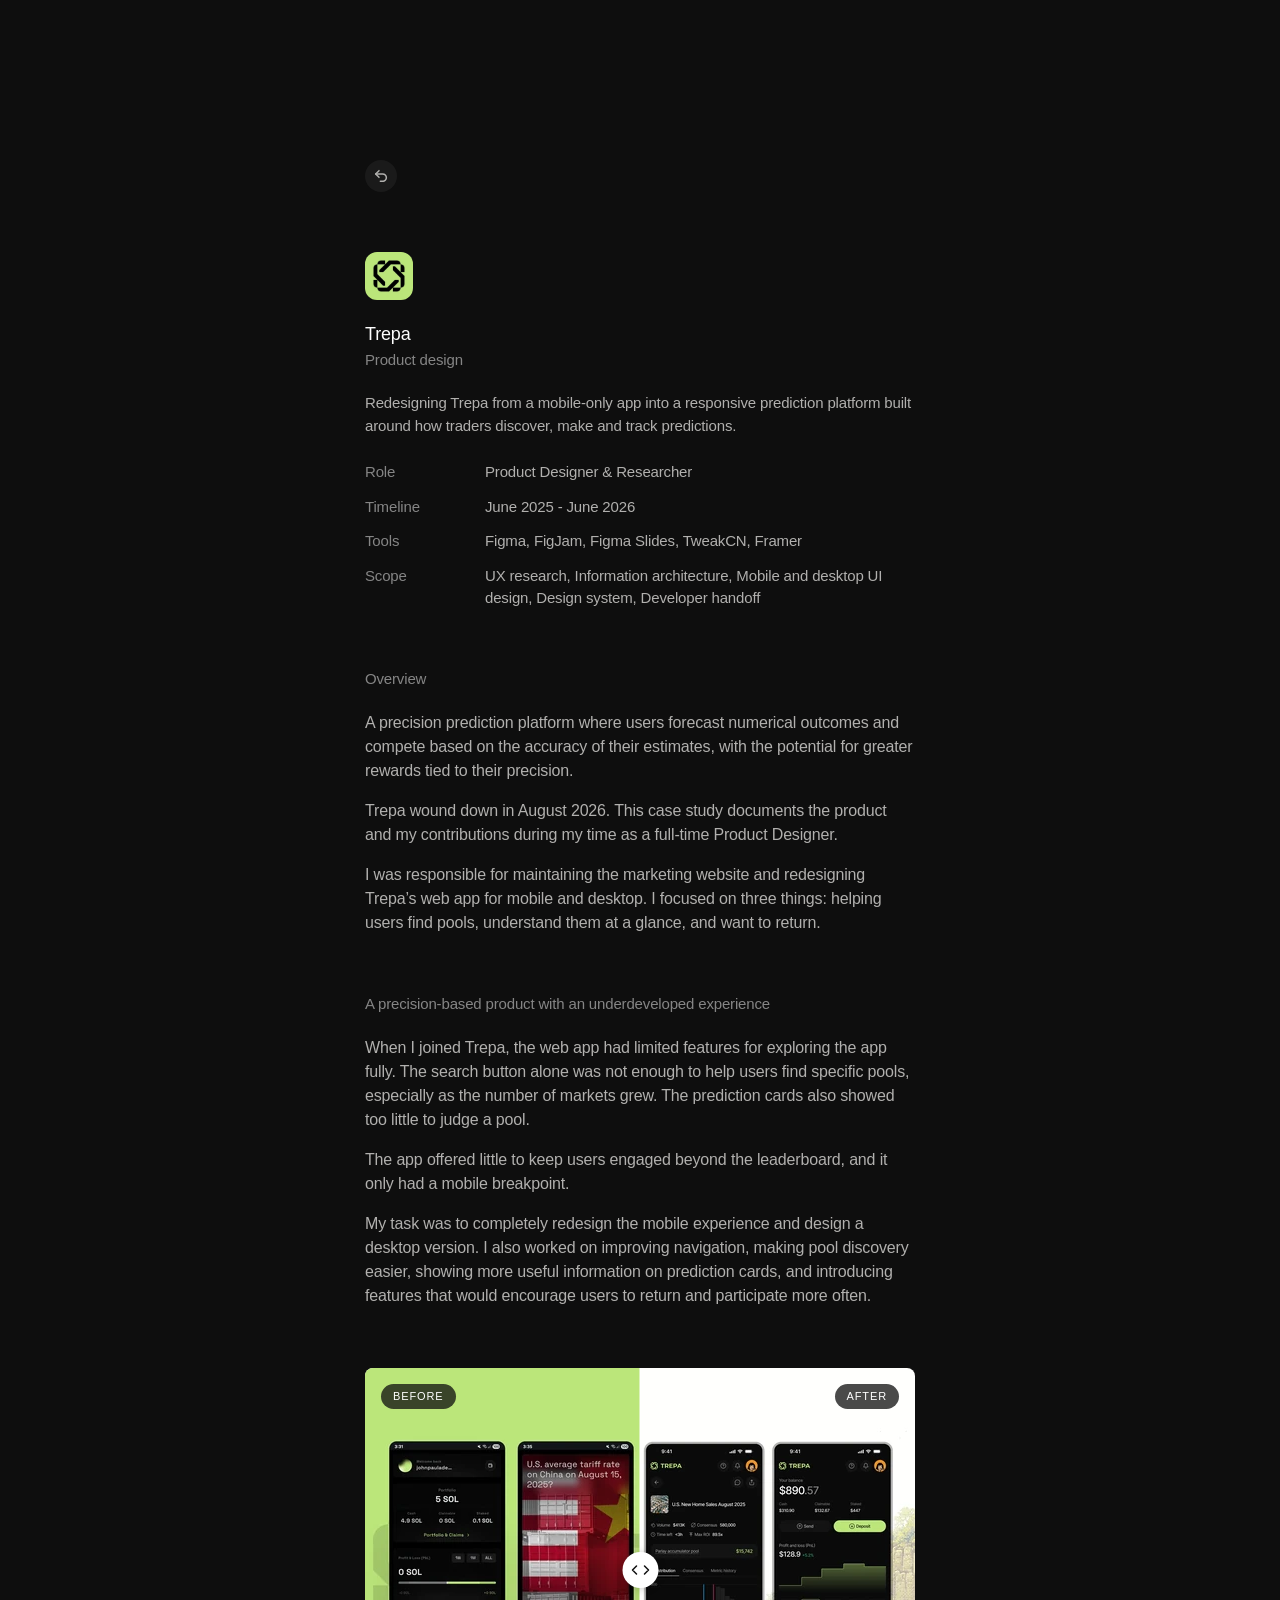
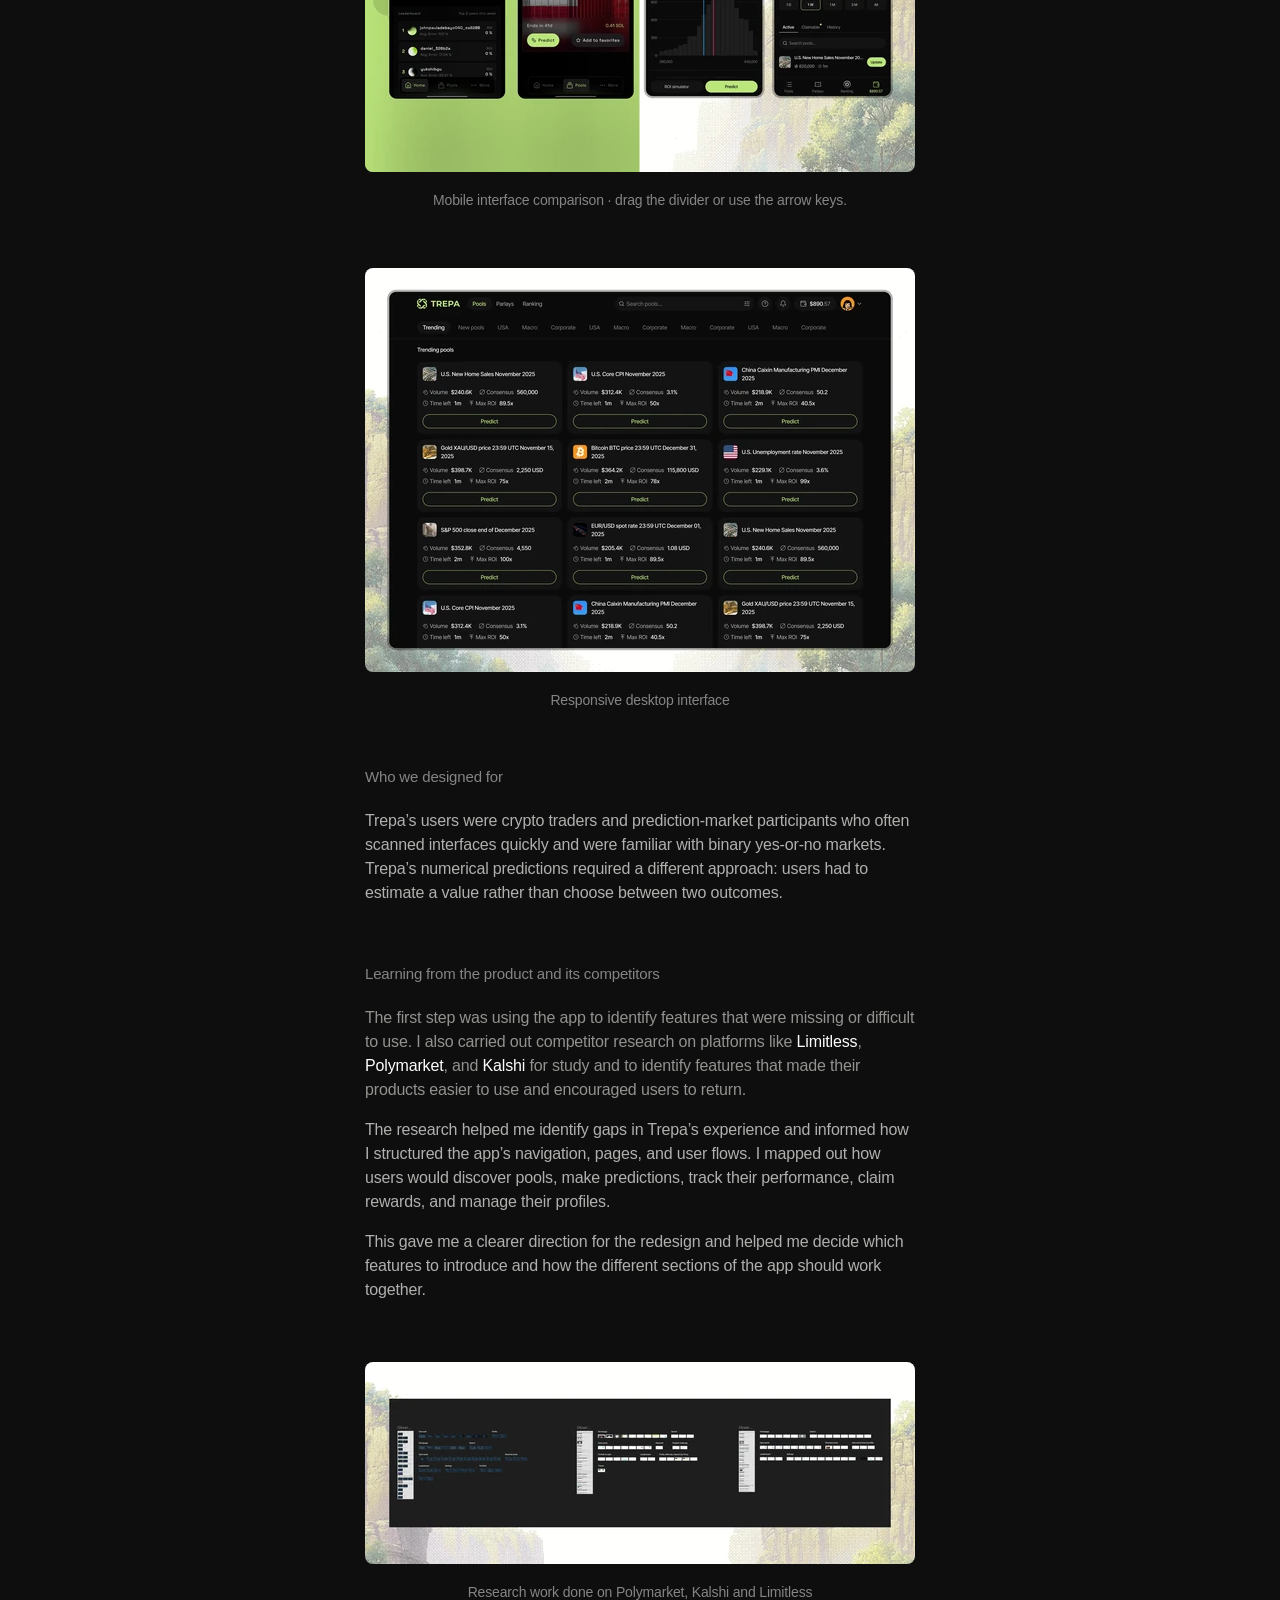
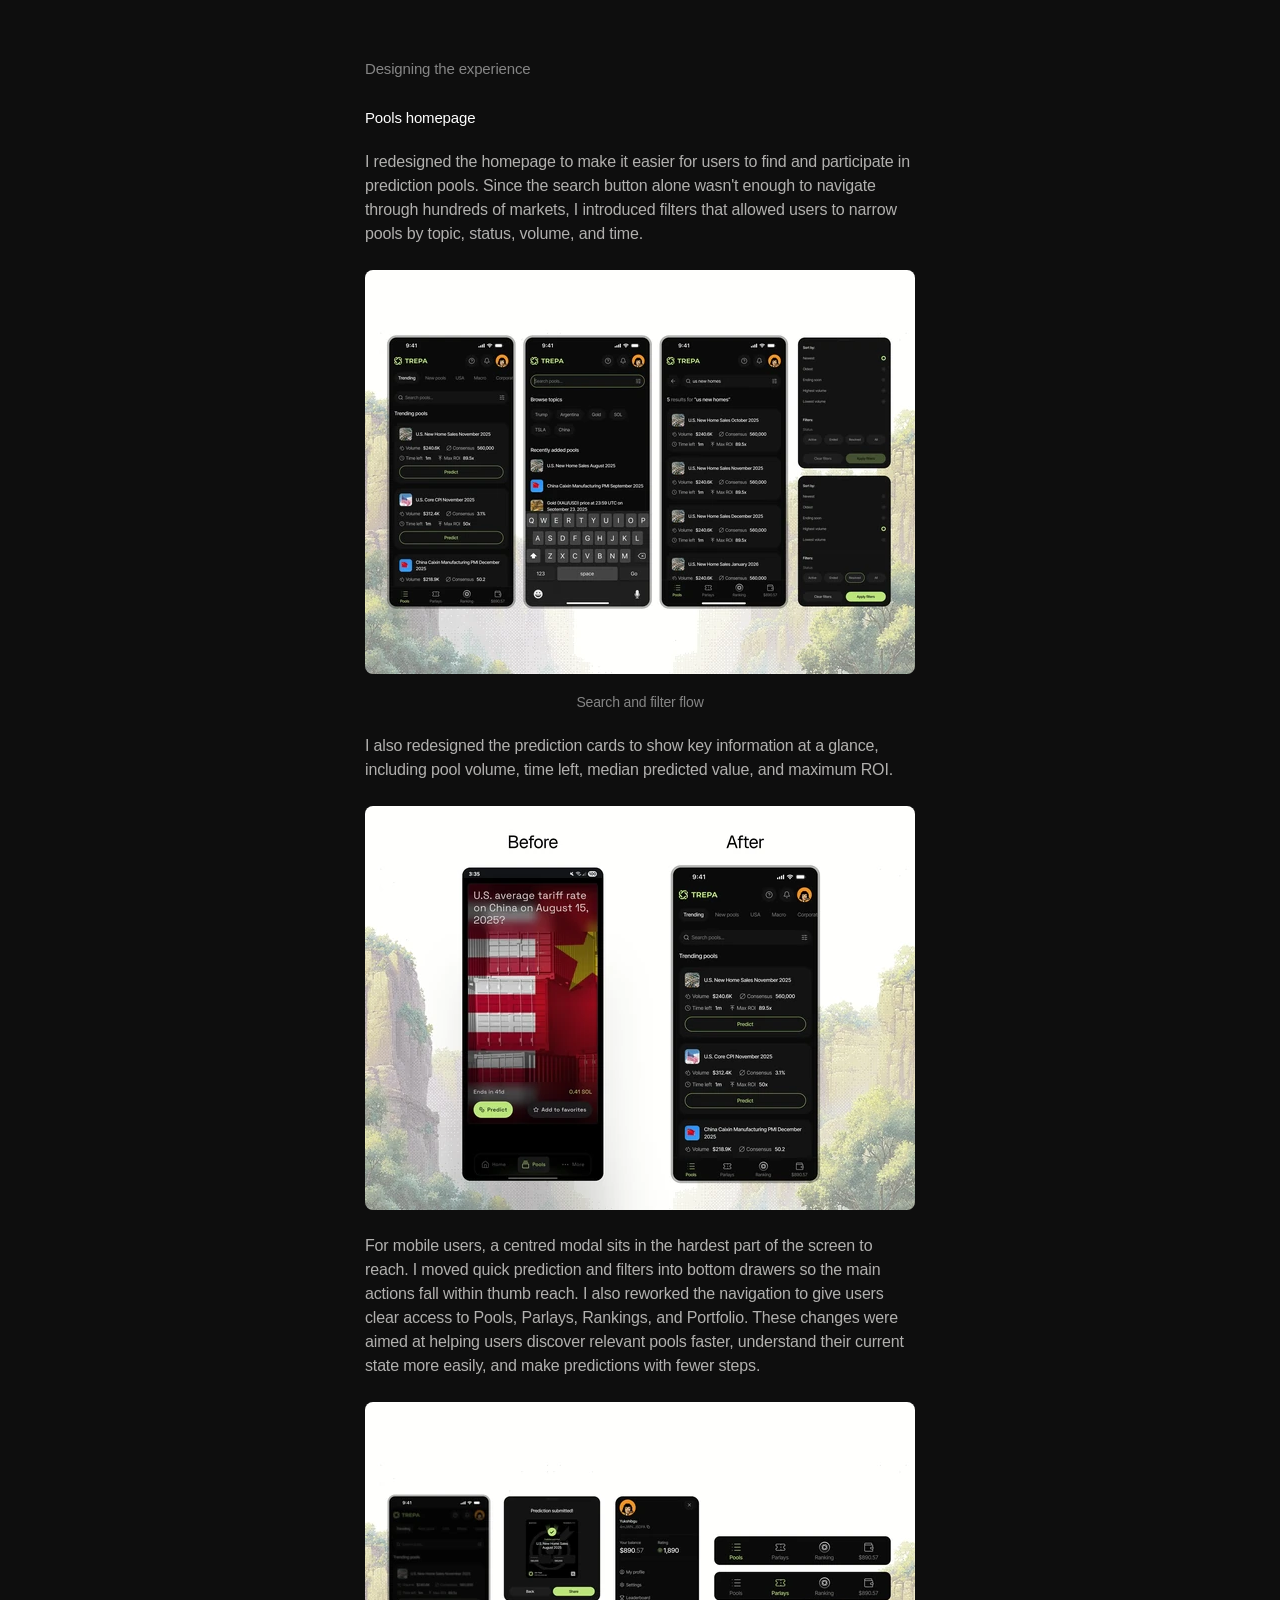
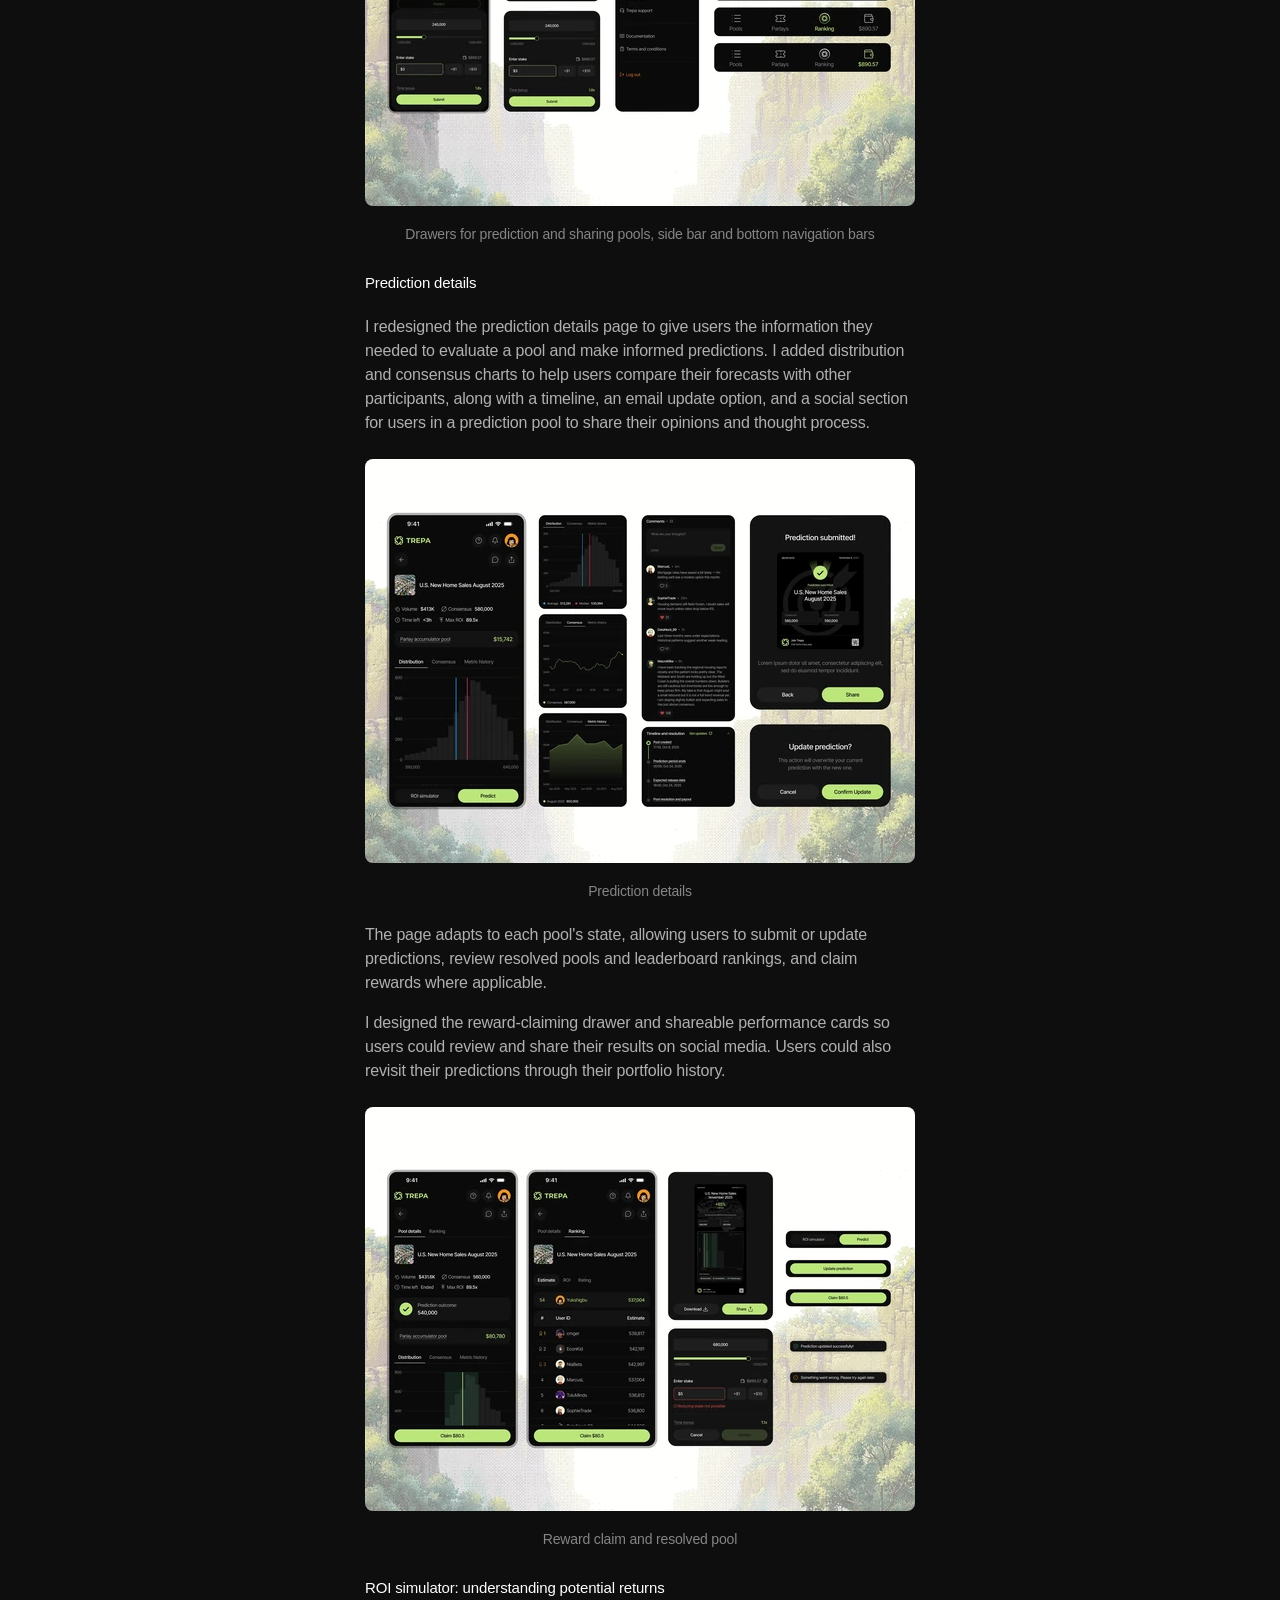
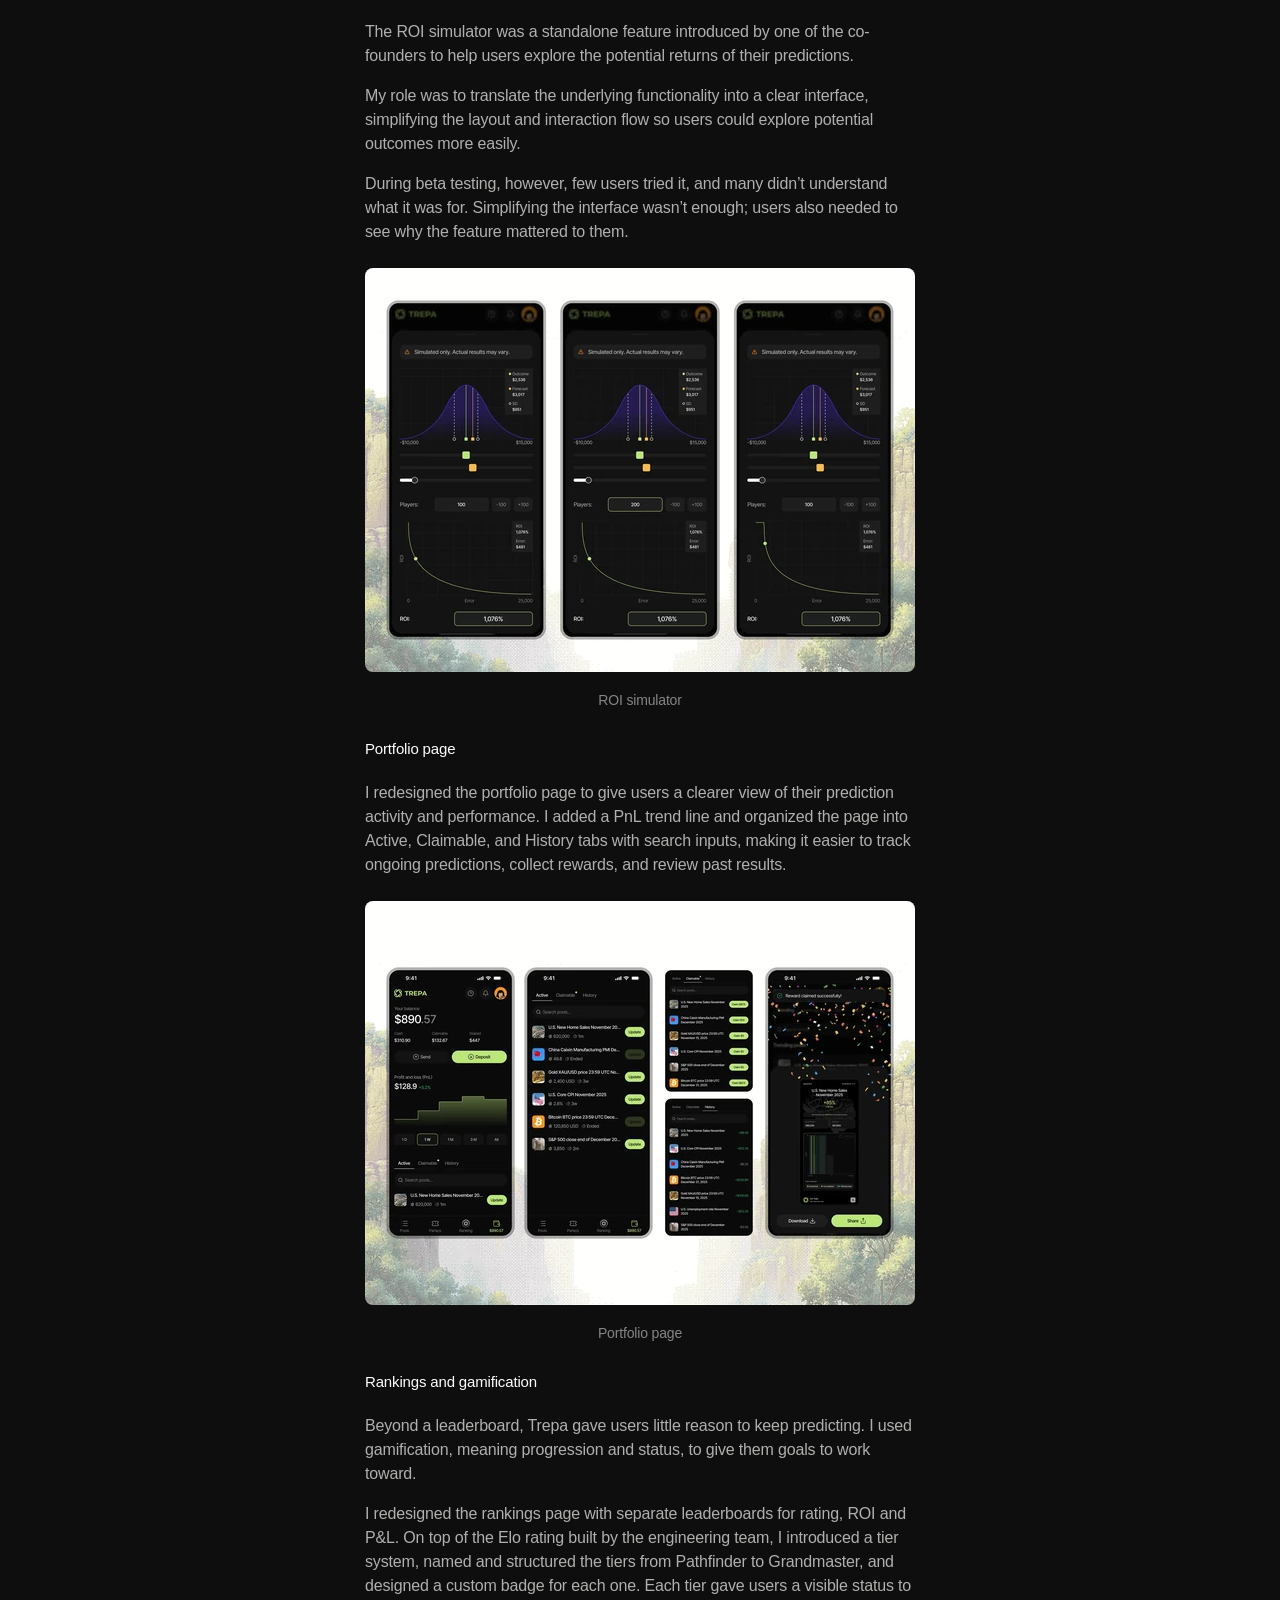
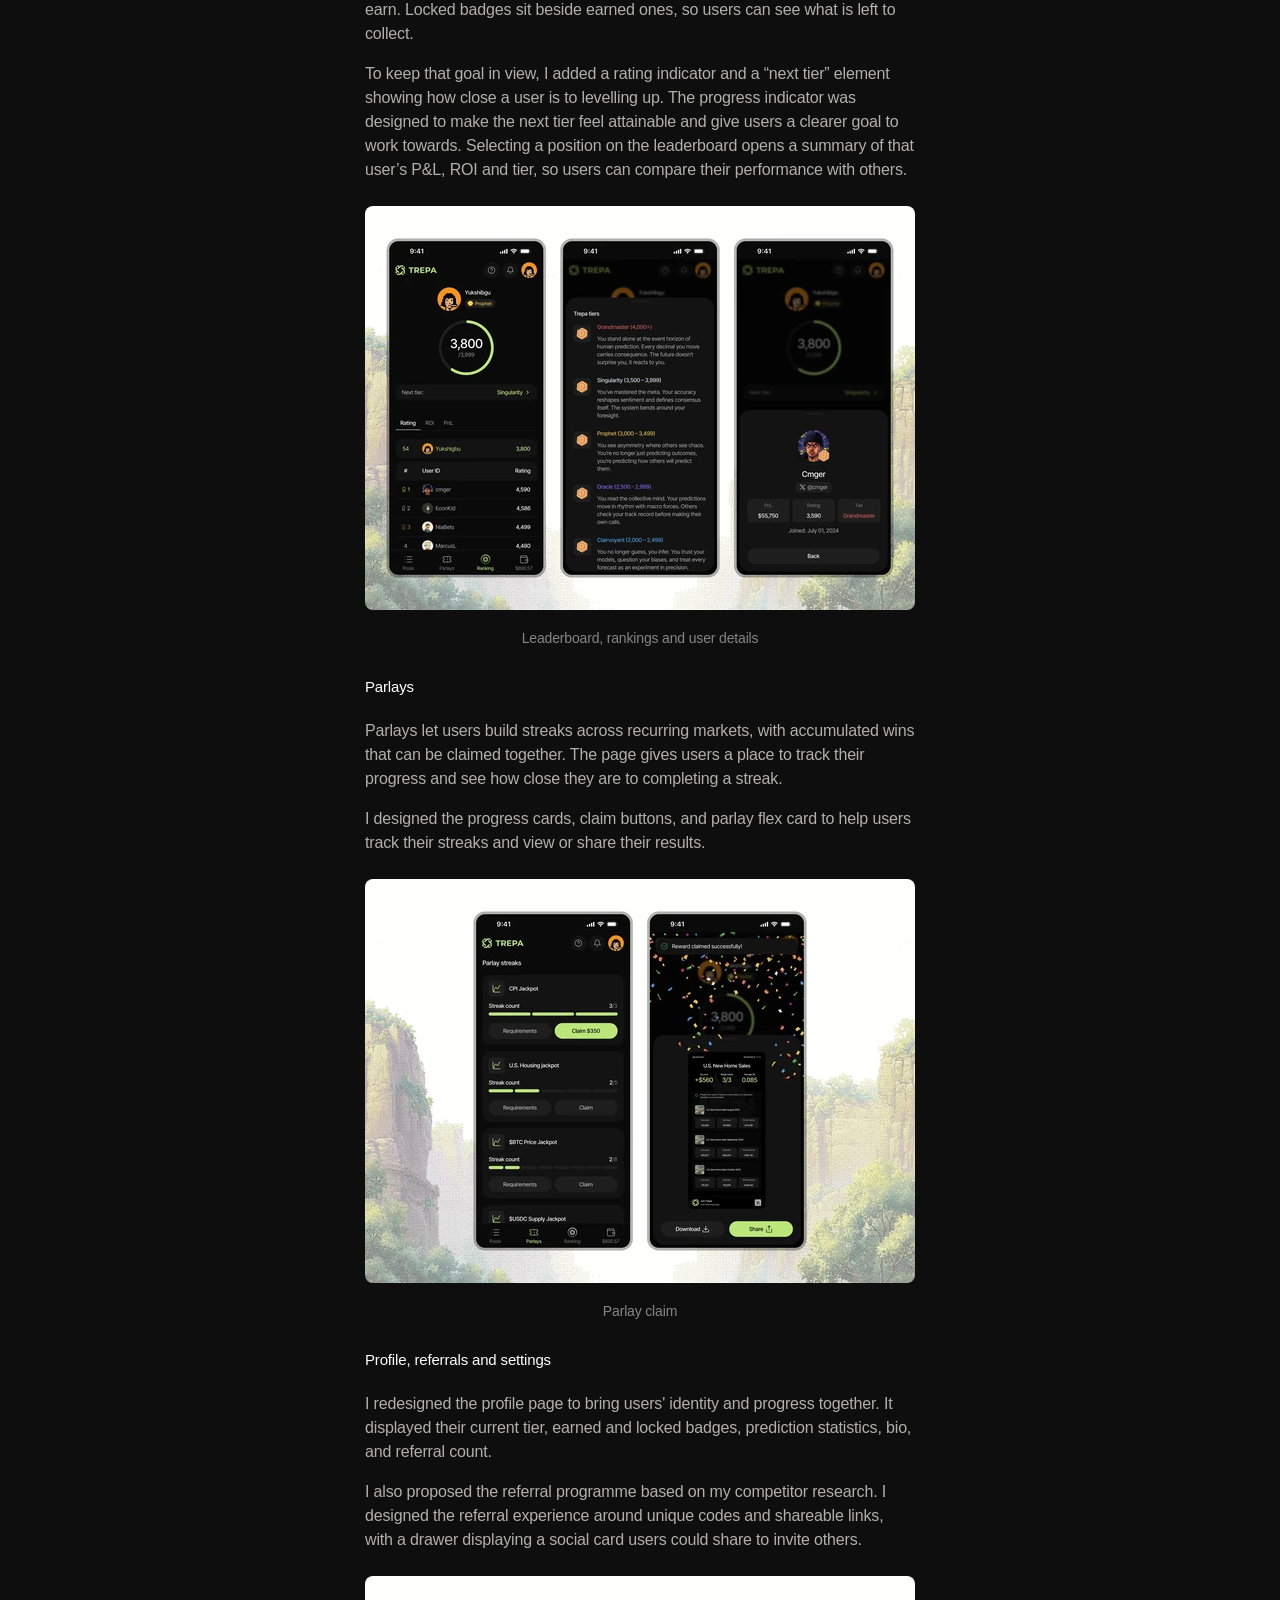
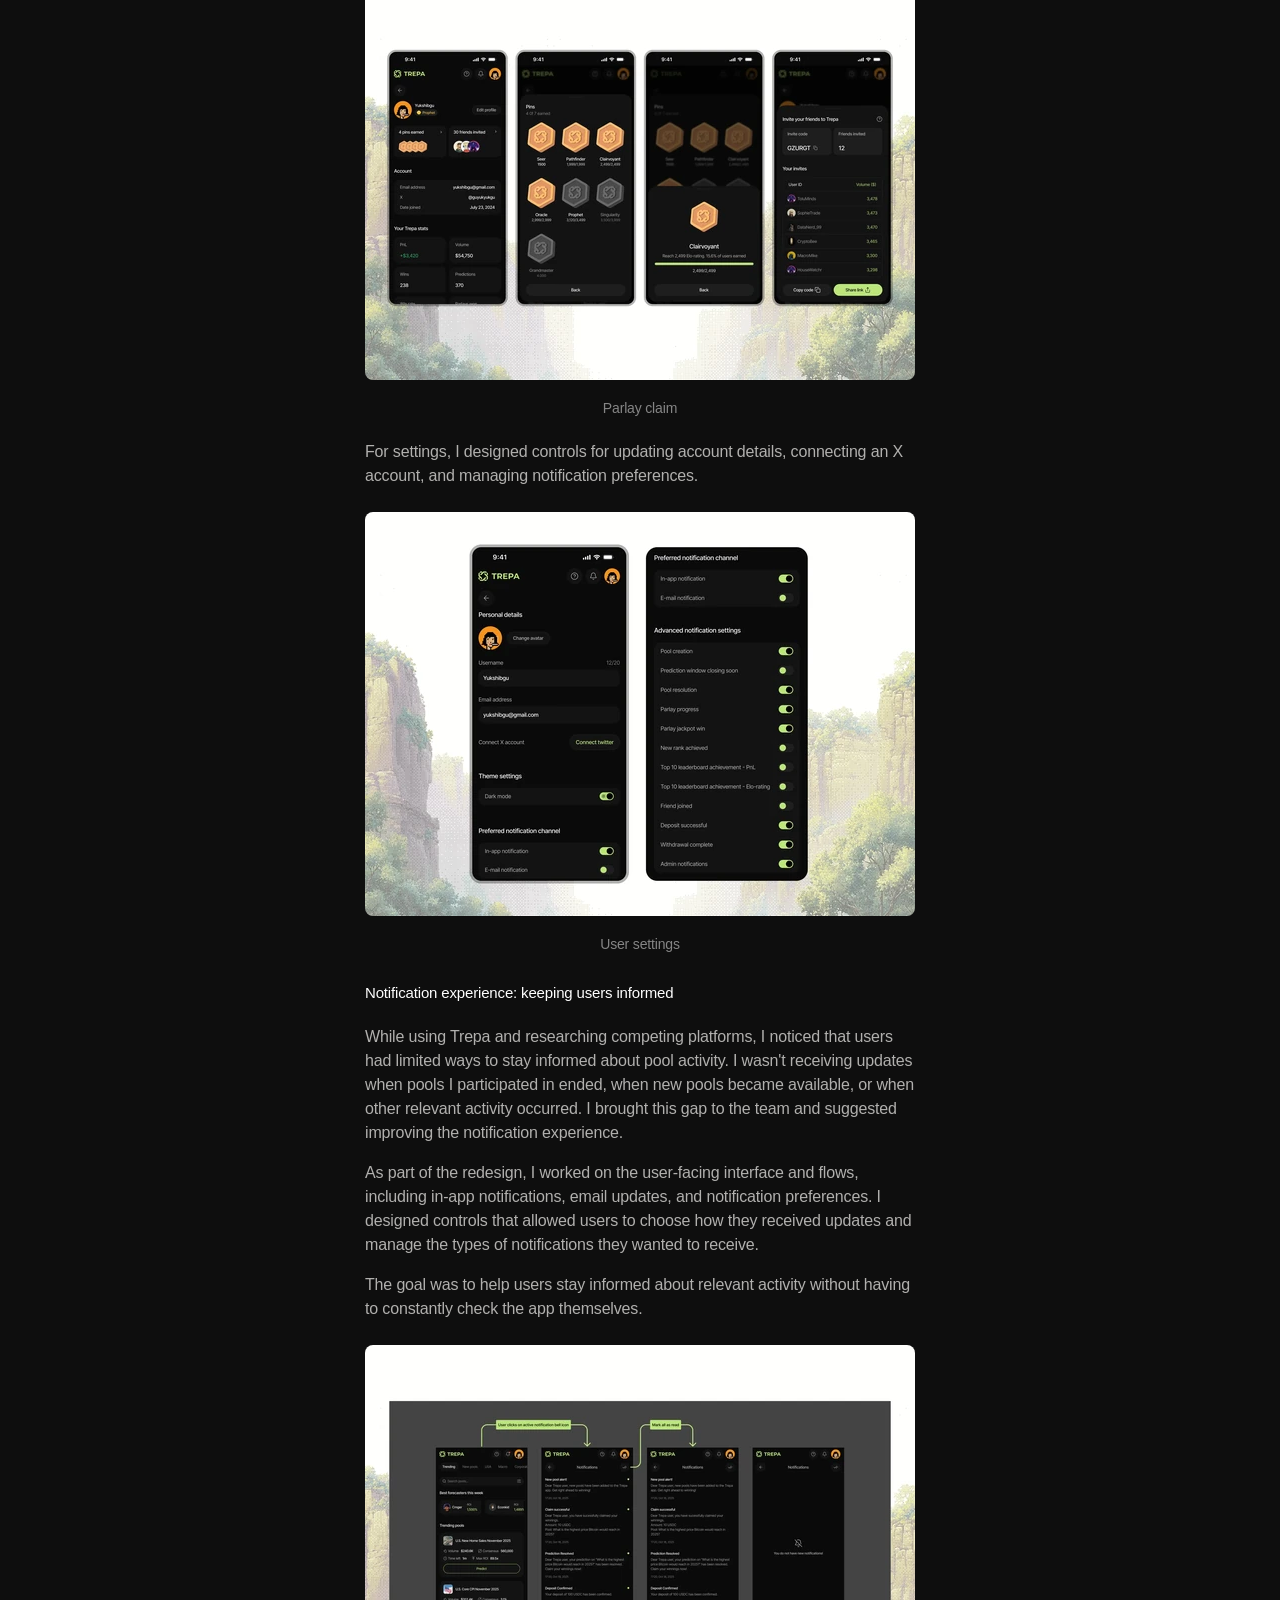
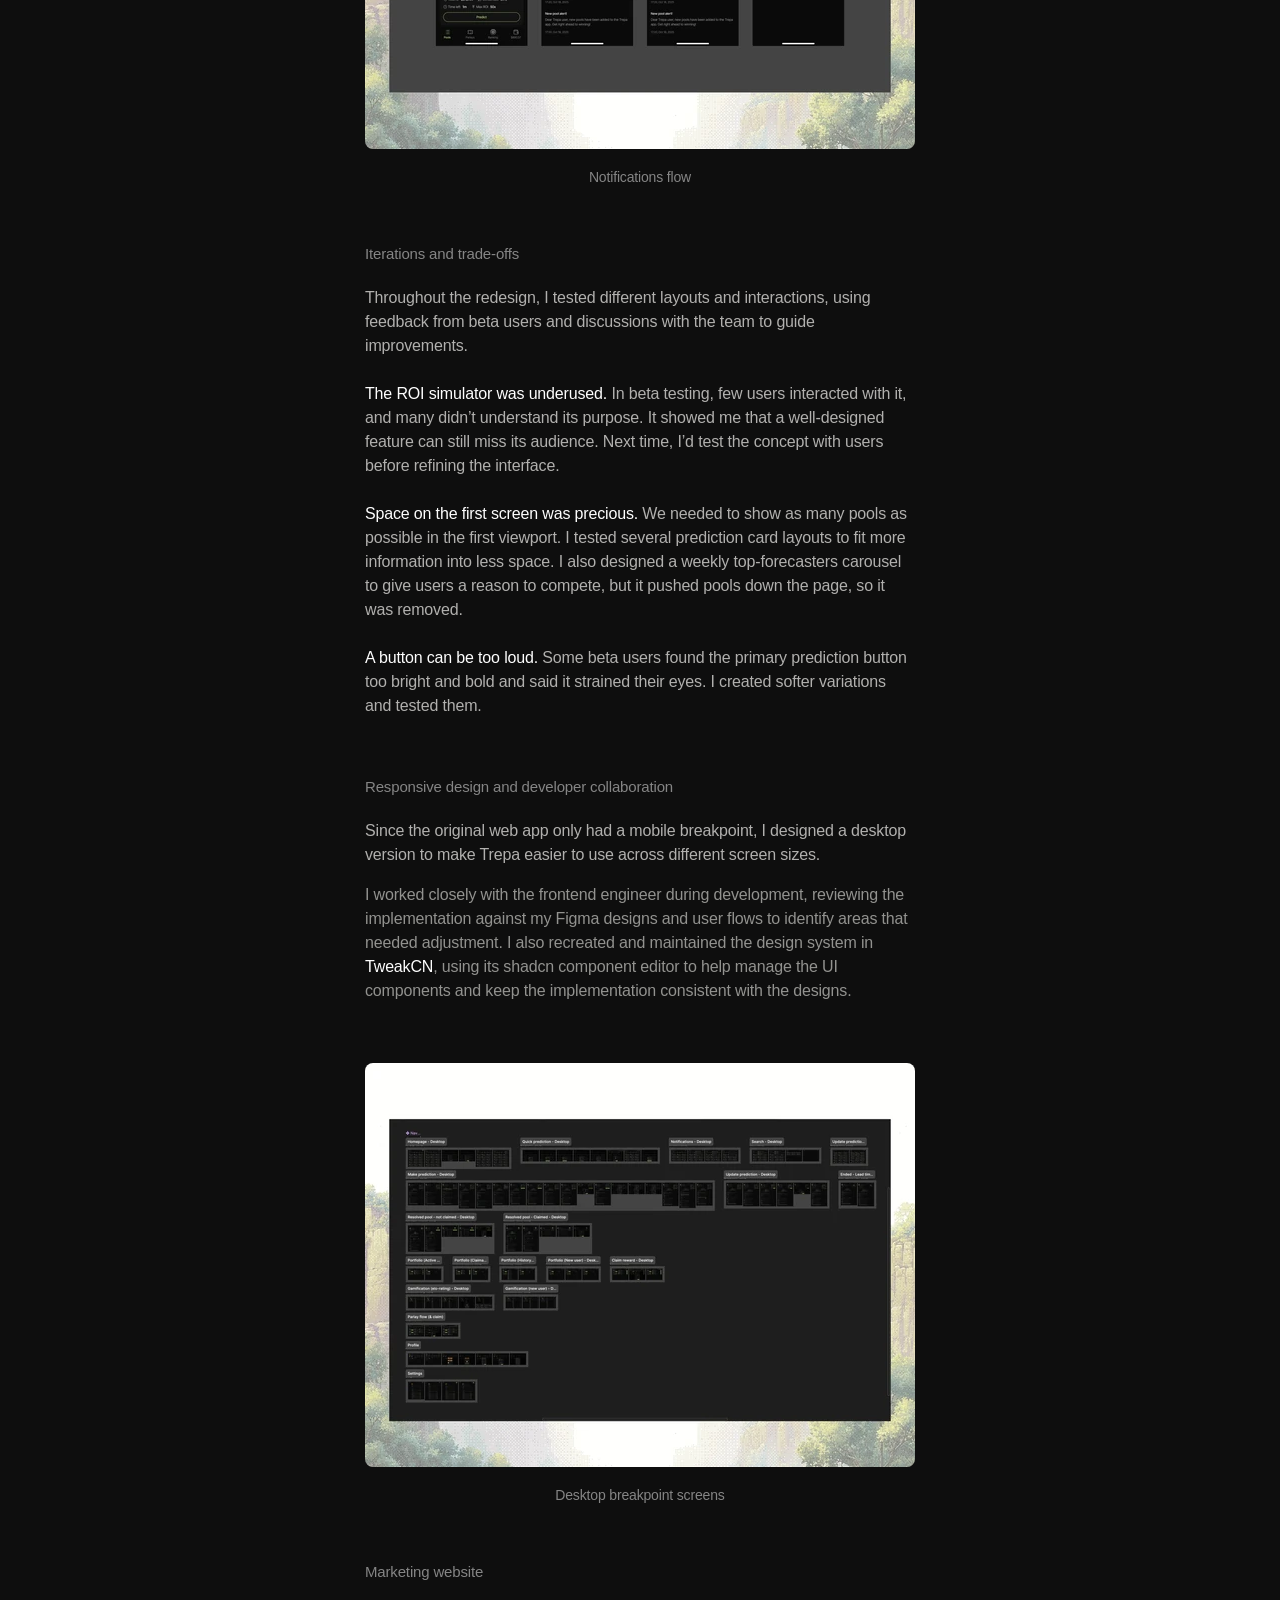
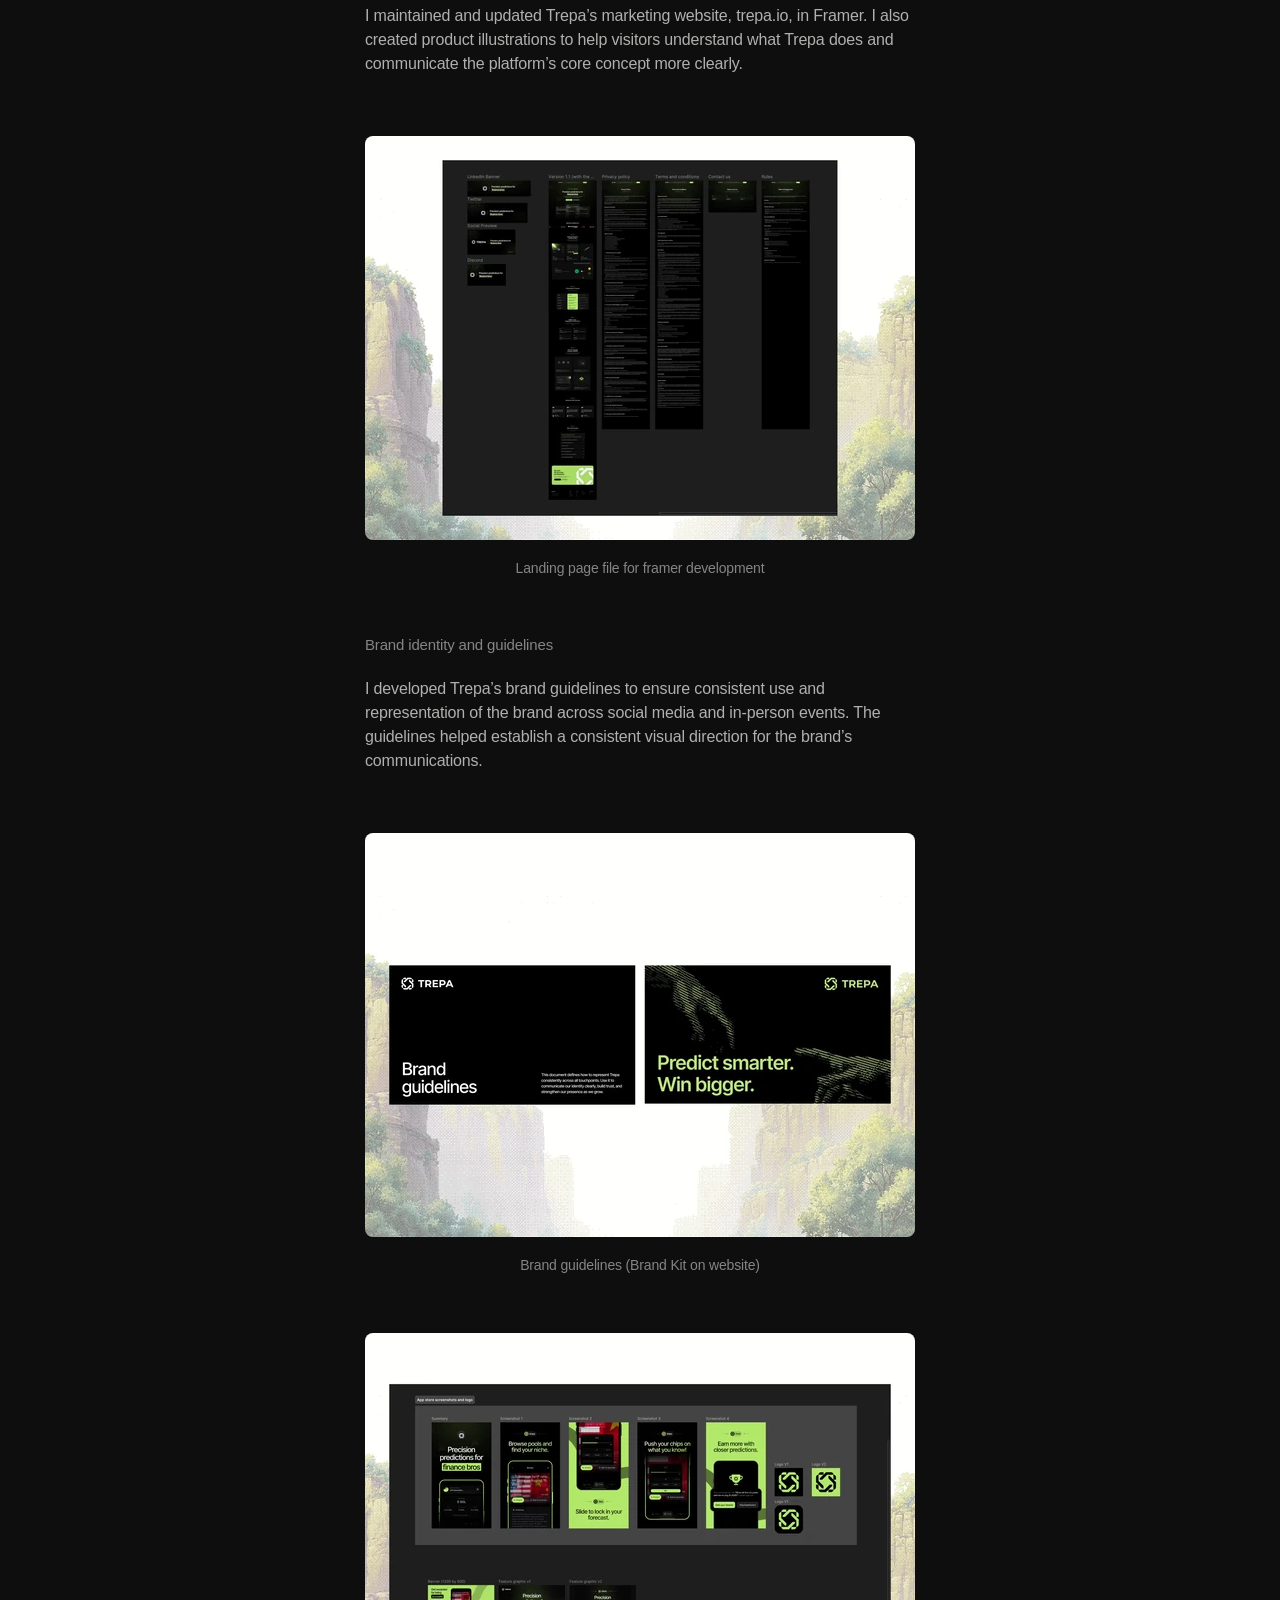
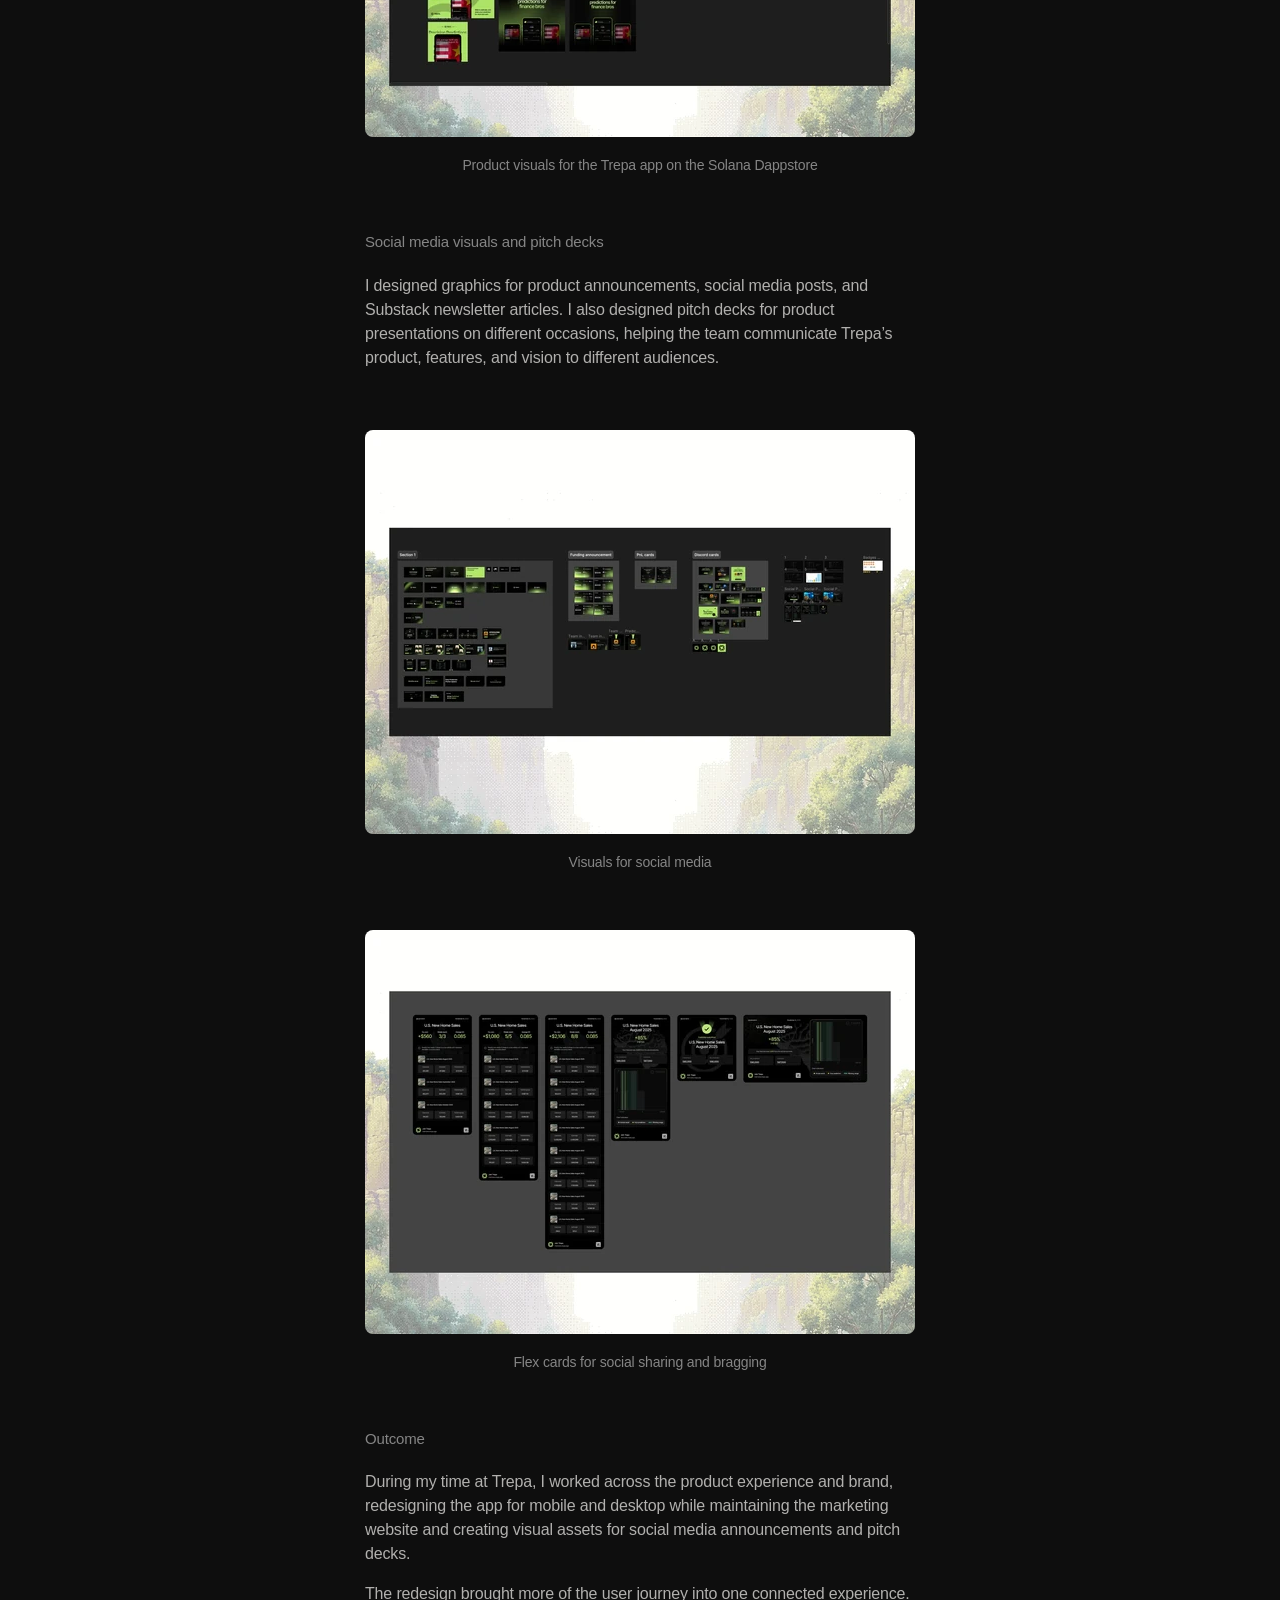
==== trepa-case-study/index.html @ 61ec9624 "Use custom domain for canonical and sharing URLs" ====
<!doctype html>
<html lang="en">
<head>
  <meta charset="UTF-8">
  <meta name="viewport" content="width=device-width, initial-scale=1">
  <title>Trepa - Case Study</title>
  <link rel="canonical" href="https://ayomikun.xyz/trepa-case-study/">
  <meta property="og:type" content="article">
  <meta property="og:site_name" content="Johnpaul | Product Designer">
  <meta property="og:url" content="https://ayomikun.xyz/trepa-case-study/">
  <meta property="og:title" content="Trepa - Case Study">
  <meta property="og:description" content="Redesigning Trepa’s prediction platform across mobile and desktop: pool discovery, prediction flows and progression.">
  <meta property="og:image" content="https://ayomikun.xyz/assets/images/social/trepa-preview.jpg">
  <meta property="og:image:type" content="image/jpeg">
  <meta property="og:image:width" content="1200">
  <meta property="og:image:height" content="630">
  <meta property="og:image:alt" content="Trepa — prediction platform redesign case study preview">
  <meta name="twitter:card" content="summary_large_image">
  <meta name="twitter:title" content="Trepa - Case Study">
  <meta name="twitter:description" content="Redesigning Trepa’s prediction platform across mobile and desktop: pool discovery, prediction flows and progression.">
  <meta name="twitter:image" content="https://ayomikun.xyz/assets/images/social/trepa-preview.jpg">
  <meta name="twitter:image:alt" content="Trepa — prediction platform redesign case study preview">
  <meta name="description" content="Redesigning Trepa’s prediction platform across mobile and desktop: pool discovery, prediction flows and progression.">
  <link rel="icon" type="image/png" href="../assets/icons/favicon.png">
  <link rel="apple-touch-icon" href="../assets/icons/favicon.png">
  <link rel="preload" href="../assets/fonts/geist-regular.ttf" as="font" type="font/ttf" crossorigin>
  <link rel="stylesheet" href="../assets/css/base.css">
  <link rel="stylesheet" href="../assets/css/pages/trepa.css">
  <script src="../assets/vendor/lenis.min.js" defer></script>
  <script type="module" src="../assets/js/pages/trepa.js"></script>
</head>
<body class="case-study-page">
  <a class="skip-link" href="#main-content">Skip to content</a>
  <main id="main-content" tabindex="-1">
    <article class="case-study container" aria-labelledby="case-title">
      <nav aria-label="Back to portfolio"><a class="case-back" href="../" aria-label="Back to portfolio"><img src="../assets/icons/back.svg" alt="" width="16" height="16"></a></nav>
<header class="case-intro">
  <div class="case-identity"><img class="case-logo" src="../assets/images/trepa/Logo.webp" alt="Trepa logo" width="48" height="48"><div class="case-title"><h1 id="case-title">Trepa</h1><p>Product design</p></div></div>
  <p class="case-summary">Redesigning Trepa from a mobile-only app into a responsive prediction platform built around how traders discover, make and track predictions.</p>
  <dl class="case-details">
    <div><dt>Role</dt><dd>Product Designer &amp; Researcher</dd></div>
    <div><dt>Timeline</dt><dd>June 2025 - June 2026</dd></div>
    <div><dt>Tools</dt><dd>Figma, FigJam, Figma Slides, TweakCN, Framer</dd></div>
    <div><dt>Scope</dt><dd>UX research, Information architecture, Mobile and desktop UI design, Design system, Developer handoff</dd></div>
  </dl>
</header>
<section class="case-block"><h2 class="case-heading">Overview</h2>
<div class="case-copy"><p>A precision prediction platform where users forecast numerical outcomes and compete based on the accuracy of their estimates, with the potential for greater rewards tied to their precision.</p>
<p>Trepa wound down in August 2026. This case study documents the product and my contributions during my time as a full-time Product Designer.</p>
<p>I was responsible for maintaining the marketing website and redesigning Trepa’s web app for mobile and desktop. I focused on three things: helping users find pools, understand them at a glance, and want to return.</p></div></section>
<section class="case-block"><h2 class="case-heading">A precision-based product with an underdeveloped experience</h2>
<div class="case-copy"><p>When I joined Trepa, the web app had limited features for exploring the app fully. The search button alone was not enough to help users find specific pools, especially as the number of markets grew. The prediction cards also showed too little to judge a pool.</p>
<p>The app offered little to keep users engaged beyond the leaderboard, and it only had a mobile breakpoint.</p>
<p>My task was to completely redesign the mobile experience and design a desktop version. I also worked on improving navigation, making pool discovery easier, showing more useful information on prediction cards, and introducing features that would encourage users to return and participate more often.</p></div></section>
<figure class="comparison-figure">
  <div class="image-comparison" data-image-comparison style="--split:50%">
    <img class="comparison-image" src="../assets/images/trepa/OverviewAfter-550.webp" srcset="../assets/images/trepa/OverviewAfter-550.webp 550w, ../assets/images/trepa/OverviewAfter-1100.webp 1100w, ../assets/images/trepa/OverviewAfter-1650.webp 1650w" sizes="(max-width: 590px) calc(100vw - 40px), 550px" width="3400" height="2500" loading="lazy" decoding="async" alt="After: redesigned Trepa mobile pool discovery, prediction and portfolio interfaces">
    <span class="comparison-label comparison-label-after" aria-hidden="true">After</span>
    <div class="comparison-before">
      <img class="comparison-image" src="../assets/images/trepa/OverviewBefore-550.webp" srcset="../assets/images/trepa/OverviewBefore-550.webp 550w, ../assets/images/trepa/OverviewBefore-1100.webp 1100w, ../assets/images/trepa/OverviewBefore-1650.webp 1650w" sizes="(max-width: 590px) calc(100vw - 40px), 550px" width="3400" height="2500" loading="lazy" decoding="async" alt="Before: original Trepa mobile prediction interface">
      <span class="comparison-label comparison-label-before" aria-hidden="true">Before</span>
    </div>
    <span class="comparison-divider" aria-hidden="true"><span class="comparison-handle"><svg width="20" height="16" viewBox="0 0 20 16" fill="none" aria-hidden="true"><path d="M6 4 2 8l4 4M14 4l4 4-4 4" stroke="currentColor" stroke-width="1.5" stroke-linecap="round" stroke-linejoin="round"/></svg></span></span>
    <input class="comparison-range" type="range" min="0" max="100" value="50" step="1" aria-label="Before and after image comparison" aria-describedby="comparison-help" aria-valuetext="50% before, 50% after">
  </div>
  <figcaption id="comparison-help">Mobile interface comparison · drag the divider or use the arrow keys.</figcaption>
</figure>
<figure><img class="case-image" src="../assets/images/trepa/OverviewDesktop-550.webp" srcset="../assets/images/trepa/OverviewDesktop-550.webp 550w, ../assets/images/trepa/OverviewDesktop-1100.webp 1100w, ../assets/images/trepa/OverviewDesktop-1650.webp 1650w" sizes="(max-width: 590px) calc(100vw - 40px), 550px" width="3400" height="2500" loading="lazy" decoding="async" alt="Redesigned Trepa desktop prediction platform"><figcaption>Responsive desktop interface</figcaption></figure>
<section class="case-block"><h2 class="case-heading">Who we designed for</h2>
<p>Trepa’s users were crypto traders and prediction-market participants who often scanned interfaces quickly and were familiar with binary yes-or-no markets. Trepa’s numerical predictions required a different approach: users had to estimate a value rather than choose between two outcomes.</p></section>
<section class="case-block"><h2 class="case-heading">Learning from the product and its competitors</h2>
<div class="case-copy"><p>The first step was using the app to identify features that were missing or difficult to use. I also carried out competitor research on platforms like <a href="https://limitless.exchange/" target="_blank" rel="noopener noreferrer"><span class="link-label">Limitless</span></a>, <a href="https://polymarket.com/" target="_blank" rel="noopener noreferrer"><span class="link-label">Polymarket</span></a>, and <a href="https://kalshi.com/" target="_blank" rel="noopener noreferrer"><span class="link-label">Kalshi</span></a> for study and to identify features that made their products easier to use and encouraged users to return.</p>
<p>The research helped me identify gaps in Trepa’s experience and informed how I structured the app’s navigation, pages, and user flows. I mapped out how users would discover pools, make predictions, track their performance, claim rewards, and manage their profiles.</p>
<p>This gave me a clearer direction for the redesign and helped me decide which features to introduce and how the different sections of the app should work together.</p></div></section>
<figure><img class="case-image" src="../assets/images/trepa/CompetitorAnalysis-550.webp" srcset="../assets/images/trepa/CompetitorAnalysis-550.webp 550w, ../assets/images/trepa/CompetitorAnalysis-1100.webp 1100w, ../assets/images/trepa/CompetitorAnalysis-1650.webp 1650w" sizes="(max-width: 590px) calc(100vw - 40px), 550px" width="3400" height="1250" loading="lazy" decoding="async" alt="Competitor research comparing Polymarket, Kalshi and Limitless"><figcaption>Research work done on Polymarket, Kalshi and Limitless</figcaption></figure>
<section class="case-block case-chapters"><h2 class="case-heading">Designing the experience</h2>
<section class="case-block"><h3 class="case-heading case-subheading">Pools homepage</h3>
<p>I redesigned the homepage to make it easier for users to find and participate in prediction pools. Since the search button alone wasn&#x27;t enough to navigate through hundreds of markets, I introduced filters that allowed users to narrow pools by topic, status, volume, and time.</p>
<figure><img class="case-image" src="../assets/images/trepa/PoolsHomepage1-550.webp" srcset="../assets/images/trepa/PoolsHomepage1-550.webp 550w, ../assets/images/trepa/PoolsHomepage1-1100.webp 1100w, ../assets/images/trepa/PoolsHomepage1-1650.webp 1650w" sizes="(max-width: 590px) calc(100vw - 40px), 550px" width="3400" height="2500" loading="lazy" decoding="async" alt="Pool search and topic, status, volume and time filters"><figcaption>Search and filter flow</figcaption></figure>
<p>I also redesigned the prediction cards to show key information at a glance, including pool volume, time left, median predicted value, and maximum ROI.</p>
<img class="case-image" src="../assets/images/trepa/PoolsHomepage2-550.webp" srcset="../assets/images/trepa/PoolsHomepage2-550.webp 550w, ../assets/images/trepa/PoolsHomepage2-1100.webp 1100w, ../assets/images/trepa/PoolsHomepage2-1650.webp 1650w" sizes="(max-width: 590px) calc(100vw - 40px), 550px" width="3400" height="2500" loading="lazy" decoding="async" alt="Prediction cards showing volume, time left, median prediction and maximum ROI">
<p>For mobile users, a centred modal sits in the hardest part of the screen to reach. I moved quick prediction and filters into bottom drawers so the main actions fall within thumb reach. I also reworked the navigation to give users clear access to Pools, Parlays, Rankings, and Portfolio. These changes were aimed at helping users discover relevant pools faster, understand their current state more easily, and make predictions with fewer steps.</p>
<figure><img class="case-image" src="../assets/images/trepa/PoolsHomepage3-550.webp" srcset="../assets/images/trepa/PoolsHomepage3-550.webp 550w, ../assets/images/trepa/PoolsHomepage3-1100.webp 1100w, ../assets/images/trepa/PoolsHomepage3-1650.webp 1650w" sizes="(max-width: 590px) calc(100vw - 40px), 550px" width="3400" height="2500" loading="lazy" decoding="async" alt="Mobile prediction and sharing drawers, sidebar and bottom navigation"><figcaption>Drawers for prediction and sharing pools, side bar and bottom navigation bars</figcaption></figure></section>
<section class="case-block"><h3 class="case-heading case-subheading">Prediction details</h3>
<p>I redesigned the prediction details page to give users the information they needed to evaluate a pool and make informed predictions. I added distribution and consensus charts to help users compare their forecasts with other participants, along with a timeline, an email update option, and a social section for users in a prediction pool to share their opinions and thought process.</p>
<figure><img class="case-image" src="../assets/images/trepa/PredictionDetails1-550.webp" srcset="../assets/images/trepa/PredictionDetails1-550.webp 550w, ../assets/images/trepa/PredictionDetails1-1100.webp 1100w, ../assets/images/trepa/PredictionDetails1-1650.webp 1650w" sizes="(max-width: 590px) calc(100vw - 40px), 550px" width="3400" height="2500" loading="lazy" decoding="async" alt="Prediction details, distribution charts, timeline and participant discussions"><figcaption>Prediction details</figcaption></figure>
<div class="case-copy"><p>The page adapts to each pool&#x27;s state, allowing users to submit or update predictions, review resolved pools and leaderboard rankings, and claim rewards where applicable.</p>
<p>I designed the reward-claiming drawer and shareable performance cards so users could review and share their results on social media. Users could also revisit their predictions through their portfolio history.</p></div>
<figure><img class="case-image" src="../assets/images/trepa/PredictionDetails2-550.webp" srcset="../assets/images/trepa/PredictionDetails2-550.webp 550w, ../assets/images/trepa/PredictionDetails2-1100.webp 1100w, ../assets/images/trepa/PredictionDetails2-1650.webp 1650w" sizes="(max-width: 590px) calc(100vw - 40px), 550px" width="3400" height="2500" loading="lazy" decoding="async" alt="Resolved pool details and reward claiming flow"><figcaption>Reward claim and resolved pool</figcaption></figure></section>
<section class="case-block"><h3 class="case-heading case-subheading">ROI simulator: understanding potential returns</h3>
<div class="case-copy"><p>The ROI simulator was a standalone feature introduced by one of the co-founders to help users explore the potential returns of their predictions.</p>
<p>My role was to translate the underlying functionality into a clear interface, simplifying the layout and interaction flow so users could explore potential outcomes more easily.</p>
<p>During beta testing, however, few users tried it, and many didn’t understand what it was for. Simplifying the interface wasn’t enough; users also needed to see why the feature mattered to them.</p></div>
<figure><img class="case-image" src="../assets/images/trepa/RoiSim-550.webp" srcset="../assets/images/trepa/RoiSim-550.webp 550w, ../assets/images/trepa/RoiSim-1100.webp 1100w, ../assets/images/trepa/RoiSim-1650.webp 1650w" sizes="(max-width: 590px) calc(100vw - 40px), 550px" width="3400" height="2500" loading="lazy" decoding="async" alt="ROI simulator interface and interaction states"><figcaption>ROI simulator</figcaption></figure></section>
<section class="case-block"><h3 class="case-heading case-subheading">Portfolio page</h3>
<p>I redesigned the portfolio page to give users a clearer view of their prediction activity and performance. I added a PnL trend line and organized the page into Active, Claimable, and History tabs with search inputs, making it easier to track ongoing predictions, collect rewards, and review past results.</p>
<figure><img class="case-image" src="../assets/images/trepa/Portfolio-550.webp" srcset="../assets/images/trepa/Portfolio-550.webp 550w, ../assets/images/trepa/Portfolio-1100.webp 1100w, ../assets/images/trepa/Portfolio-1650.webp 1650w" sizes="(max-width: 590px) calc(100vw - 40px), 550px" width="3400" height="2500" loading="lazy" decoding="async" alt="Portfolio with performance chart and Active, Claimable and History tabs"><figcaption>Portfolio page</figcaption></figure></section>
<section class="case-block"><h3 class="case-heading case-subheading">Rankings and gamification</h3>
<div class="case-copy"><p>Beyond a leaderboard, Trepa gave users little reason to keep predicting. I used gamification, meaning progression and status, to give them goals to work toward.</p>
<p>I redesigned the rankings page with separate leaderboards for rating, ROI and P&amp;L. On top of the Elo rating built by the engineering team, I introduced a tier system, named and structured the tiers from Pathfinder to Grandmaster, and designed a custom badge for each one. Each tier gave users a visible status to earn. Locked badges sit beside earned ones, so users can see what is left to collect.</p>
<p>To keep that goal in view, I added a rating indicator and a “next tier” element showing how close a user is to levelling up. The progress indicator was designed to make the next tier feel attainable and give users a clearer goal to work towards. Selecting a position on the leaderboard opens a summary of that user’s P&amp;L, ROI and tier, so users can compare their performance with others.</p></div>
<figure><img class="case-image" src="../assets/images/trepa/Rankings-550.webp" srcset="../assets/images/trepa/Rankings-550.webp 550w, ../assets/images/trepa/Rankings-1100.webp 1100w, ../assets/images/trepa/Rankings-1650.webp 1650w" sizes="(max-width: 590px) calc(100vw - 40px), 550px" width="3400" height="2500" loading="lazy" decoding="async" alt="Leaderboards, rating tiers, custom badges and user performance details"><figcaption>Leaderboard, rankings and user details</figcaption></figure></section>
<section class="case-block"><h3 class="case-heading case-subheading">Parlays</h3>
<div class="case-copy"><p>Parlays let users build streaks across recurring markets, with accumulated wins that can be claimed together. The page gives users a place to track their progress and see how close they are to completing a streak.</p>
<p>I designed the progress cards, claim buttons, and parlay flex card to help users track their streaks and view or share their results.</p></div>
<figure><img class="case-image" src="../assets/images/trepa/Parlays-550.webp" srcset="../assets/images/trepa/Parlays-550.webp 550w, ../assets/images/trepa/Parlays-1100.webp 1100w, ../assets/images/trepa/Parlays-1650.webp 1650w" sizes="(max-width: 590px) calc(100vw - 40px), 550px" width="3400" height="2500" loading="lazy" decoding="async" alt="Parlay streak tracking and reward claiming screens"><figcaption>Parlay claim</figcaption></figure></section>
<section class="case-block"><h3 class="case-heading case-subheading">Profile, referrals and settings</h3>
<div class="case-copy"><p>I redesigned the profile page to bring users&#x27; identity and progress together. It displayed their current tier, earned and locked badges, prediction statistics, bio, and referral count.</p>
<p>I also proposed the referral programme based on my competitor research. I designed the referral experience around unique codes and shareable links, with a drawer displaying a social card users could share to invite others.</p></div>
<figure><img class="case-image" src="../assets/images/trepa/Profile-550.webp" srcset="../assets/images/trepa/Profile-550.webp 550w, ../assets/images/trepa/Profile-1100.webp 1100w, ../assets/images/trepa/Profile-1650.webp 1650w" sizes="(max-width: 590px) calc(100vw - 40px), 550px" width="3400" height="2500" loading="lazy" decoding="async" alt="User profile, achievement badges and referral sharing screens"><figcaption>Parlay claim</figcaption></figure>
<p>For settings, I designed controls for updating account details, connecting an X account, and managing notification preferences.</p>
<figure><img class="case-image" src="../assets/images/trepa/Settings-550.webp" srcset="../assets/images/trepa/Settings-550.webp 550w, ../assets/images/trepa/Settings-1100.webp 1100w, ../assets/images/trepa/Settings-1650.webp 1650w" sizes="(max-width: 590px) calc(100vw - 40px), 550px" width="3400" height="2500" loading="lazy" decoding="async" alt="Account settings and notification preference screens"><figcaption>User settings</figcaption></figure></section>
<section class="case-block"><h3 class="case-heading case-subheading">Notification experience: keeping users informed</h3>
<div class="case-copy"><p>While using Trepa and researching competing platforms, I noticed that users had limited ways to stay informed about pool activity. I wasn&#x27;t receiving updates when pools I participated in ended, when new pools became available, or when other relevant activity occurred. I brought this gap to the team and suggested improving the notification experience.</p>
<p>As part of the redesign, I worked on the user-facing interface and flows, including in-app notifications, email updates, and notification preferences. I designed controls that allowed users to choose how they received updates and manage the types of notifications they wanted to receive.</p>
<p>The goal was to help users stay informed about relevant activity without having to constantly check the app themselves.</p></div>
<figure><img class="case-image" src="../assets/images/trepa/Notif-550.webp" srcset="../assets/images/trepa/Notif-550.webp 550w, ../assets/images/trepa/Notif-1100.webp 1100w, ../assets/images/trepa/Notif-1650.webp 1650w" sizes="(max-width: 590px) calc(100vw - 40px), 550px" width="3400" height="2500" loading="lazy" decoding="async" alt="In-app notification and email update flows"><figcaption>Notifications flow</figcaption></figure></section></section>
<section class="case-block"><h2 class="case-heading">Iterations and trade-offs</h2>
<p>Throughout the redesign, I tested different layouts and interactions, using feedback from beta users and discussions with the team to guide improvements.</p>
<p><strong>The ROI simulator was underused.</strong> In beta testing, few users interacted with it, and many didn’t understand its purpose. It showed me that a well-designed feature can still miss its audience. Next time, I’d test the concept with users before refining the interface.</p>
<p><strong>Space on the first screen was precious.</strong> We needed to show as many pools as possible in the first viewport. I tested several prediction card layouts to fit more information into less space. I also designed a weekly top-forecasters carousel to give users a reason to compete, but it pushed pools down the page, so it was removed.</p>
<p><strong>A button can be too loud.</strong> Some beta users found the primary prediction button too bright and bold and said it strained their eyes. I created softer variations and tested them.</p></section>
<section class="case-block"><h2 class="case-heading">Responsive design and developer collaboration</h2>
<div class="case-copy"><p>Since the original web app only had a mobile breakpoint, I designed a desktop version to make Trepa easier to use across different screen sizes.</p>
<p>I worked closely with the frontend engineer during development, reviewing the implementation against my Figma designs and user flows to identify areas that needed adjustment. I also recreated and maintained the design system in <a href="https://tweakcn.com/" target="_blank" rel="noopener noreferrer"><span class="link-label">TweakCN</span></a>, using its shadcn component editor to help manage the UI components and keep the implementation consistent with the designs.</p></div></section>
<figure><img class="case-image" src="../assets/images/trepa/Responsiveness-550.webp" srcset="../assets/images/trepa/Responsiveness-550.webp 550w, ../assets/images/trepa/Responsiveness-1100.webp 1100w, ../assets/images/trepa/Responsiveness-1650.webp 1650w" sizes="(max-width: 590px) calc(100vw - 40px), 550px" width="3400" height="2500" loading="lazy" decoding="async" alt="Responsive desktop layouts across Trepa’s product screens"><figcaption>Desktop breakpoint screens</figcaption></figure>
<section class="case-block"><h2 class="case-heading">Marketing website</h2>
<p>I maintained and updated Trepa’s marketing website, trepa.io, in Framer. I also created product illustrations to help visitors understand what Trepa does and communicate the platform’s core concept more clearly.</p></section>
<figure><img class="case-image" src="../assets/images/trepa/LandingPageDirection-550.webp" srcset="../assets/images/trepa/LandingPageDirection-550.webp 550w, ../assets/images/trepa/LandingPageDirection-1100.webp 1100w, ../assets/images/trepa/LandingPageDirection-1650.webp 1650w" sizes="(max-width: 590px) calc(100vw - 40px), 550px" width="3400" height="2500" loading="lazy" decoding="async" alt="Trepa marketing website design and product illustrations"><figcaption>Landing page file for framer development</figcaption></figure>
<section class="case-block"><h2 class="case-heading">Brand identity and guidelines</h2>
<p>I developed Trepa’s brand guidelines to ensure consistent use and representation of the brand across social media and in-person events. The guidelines helped establish a consistent visual direction for the brand’s communications.</p></section>
<figure><img class="case-image" src="../assets/images/trepa/BrandAssets-550.webp" srcset="../assets/images/trepa/BrandAssets-550.webp 550w, ../assets/images/trepa/BrandAssets-1100.webp 1100w, ../assets/images/trepa/BrandAssets-1650.webp 1650w" sizes="(max-width: 590px) calc(100vw - 40px), 550px" width="3400" height="2500" loading="lazy" decoding="async" alt="Trepa brand guidelines and visual identity assets"><figcaption>Brand guidelines (Brand Kit on website)</figcaption></figure>
<figure><img class="case-image" src="../assets/images/trepa/Dappstore-550.webp" srcset="../assets/images/trepa/Dappstore-550.webp 550w, ../assets/images/trepa/Dappstore-1100.webp 1100w, ../assets/images/trepa/Dappstore-1650.webp 1650w" sizes="(max-width: 590px) calc(100vw - 40px), 550px" width="3400" height="2500" loading="lazy" decoding="async" alt="Trepa product visuals for the Solana Dappstore"><figcaption>Product visuals for the Trepa app on the Solana Dappstore</figcaption></figure>
<section class="case-block"><h2 class="case-heading">Social media visuals and pitch decks</h2>
<p>I designed graphics for product announcements, social media posts, and Substack newsletter articles. I also designed pitch decks for product presentations on different occasions, helping the team communicate Trepa’s product, features, and vision to different audiences.</p></section>
<figure><img class="case-image" src="../assets/images/trepa/Graphics-550.webp" srcset="../assets/images/trepa/Graphics-550.webp 550w, ../assets/images/trepa/Graphics-1100.webp 1100w, ../assets/images/trepa/Graphics-1650.webp 1650w" sizes="(max-width: 590px) calc(100vw - 40px), 550px" width="3400" height="2500" loading="lazy" decoding="async" alt="Trepa social media announcements and newsletter graphics"><figcaption>Visuals for social media</figcaption></figure>
<figure><img class="case-image" src="../assets/images/trepa/FlexCards-550.webp" srcset="../assets/images/trepa/FlexCards-550.webp 550w, ../assets/images/trepa/FlexCards-1100.webp 1100w, ../assets/images/trepa/FlexCards-1650.webp 1650w" sizes="(max-width: 590px) calc(100vw - 40px), 550px" width="3400" height="2500" loading="lazy" decoding="async" alt="Shareable prediction performance and achievement cards"><figcaption>Flex cards for social sharing and bragging</figcaption></figure>
<div class="case-block case-chapters"><section class="case-block case-outcome-intro"><h2 class="case-heading">Outcome</h2>
<div class="case-copy"><p>During my time at Trepa, I worked across the product experience and brand, redesigning the app for mobile and desktop while maintaining the marketing website and creating visual assets for social media announcements and pitch decks.</p>
<p>The redesign brought more of the user journey into one connected experience. Users could discover pools, explore the details, make and update predictions, track their progress, share thoughts with other participants, claim winnings and share their results. I also designed features like Parlays to give users more ways to engage with the platform and follow their performance over time.</p></div></section>
<section class="case-block"><h3 class="case-heading case-subheading">What testing revealed</h3>
<div class="case-copy"><p>Beta testing helped me identify areas where the experience needed more work. I found that the ROI simulator wasn&#x27;t being used as much as I had expected, which challenged my assumption that users needed that level of guidance when making predictions.</p>
<p>Feedback also shaped smaller but important decisions. I explored softer colours for the primary prediction button after users found the original too intense. I also simplified the pool cards to reduce visual clutter and make more pools visible in the first viewport.</p></div></section>
<section class="case-block"><h3 class="case-heading case-subheading">What I learned</h3>
<div class="case-copy"><p>The experience taught me that good product design isn&#x27;t just about introducing useful features; it&#x27;s about understanding which features people actually need.</p>
<p>I learned to use competitor research to identify familiar patterns that could make a new product easier to understand, rather than reinventing established interactions without a clear reason. Working closely with the frontend developer also helped me understand the importance of building clear, consistent components and making design decisions that could be translated into code.</p>
<p>Most importantly, beta testing taught me to pay attention to what users actually do, not just what I expect them to do.</p></div></section></div>
    </article>
  </main>
  <portfolio-footer>
  <footer class="section"><div class="container section-content">
    <div class="signoff"><img loading="lazy" decoding="async" class="portrait" src="../assets/images/profile.webp" width="48" height="48" alt="Ayo"><animated-signature></animated-signature></div>
    <p class="footer-copy">I'm interested in opportunities where I can contribute to product thinking, design execution and the development of useful digital experiences.</p>
    <nav class="contact-links" aria-label="Contact"><a href="mailto:adebayojohnpaul885@gmail.com" target="_blank" rel="noopener noreferrer"><span class="link-label">Send a mail</span></a><a href="https://x.com/Ayo_Design" target="_blank" rel="noopener noreferrer"><span class="link-label">Twitter</span></a><a href="https://www.linkedin.com/in/johnpauladebayo/" target="_blank" rel="noopener noreferrer"><span class="link-label">LinkedIn</span></a><a href="https://drive.google.com/file/d/1aAd5R4C7v3J3VwL5frNz7BCr2YNsZg_4/view?usp=sharing" target="_blank" rel="noopener noreferrer"><span class="link-label">Resume</span></a></nav>
  </div></footer>
  </portfolio-footer>
</body>
</html>
---- assets/css/base.css ----
@font-face {
  font-family: Geist;
  font-style: normal;
  font-weight: 400;
  font-display: swap;
  src: url('../fonts/geist-regular.ttf') format('truetype');
}

@font-face {
  font-family: Geist;
  font-style: normal;
  font-weight: 450 500;
  font-display: swap;
  src: url('../fonts/geist-medium.ttf') format('truetype');
}

:root {
  color-scheme: dark;
  --background: #0e0e0e;
  --foreground: #b1b0ae;
  --bright: #fefefe;
  --muted: #858585;
  --hover: #1f1f1f;
  --dropdown-duration: 280ms;
  --dropdown-easing: cubic-bezier(.22,1,.36,1);
  font-family: Geist,Arial,sans-serif;
  color: var(--foreground);
  background: var(--background);
  font-size: 16px;
  font-weight: 400;
  letter-spacing: -.01em;
}

* {
  box-sizing: border-box;
}

body {
  margin: 0;
  -webkit-font-smoothing: antialiased;
  -moz-osx-font-smoothing: grayscale;
  text-rendering: optimizeLegibility;
}

p,h1,h2,h3 {
  margin: 0;
}

button,a {
  -webkit-tap-highlight-color: transparent;
}

button {
  font: inherit;
  letter-spacing: inherit;
  cursor: pointer;
}

a {
  color: var(--bright);
  text-decoration: none;
}

a:hover {
  text-decoration: underline dotted;
}

button:focus-visible,a:focus-visible,.carousel:focus-visible {
  outline: 2px solid var(--foreground);
  outline-offset: 5px;
  border-radius: 6px;
}

.container {
  width: min(550px,calc(100% - 40px));
  margin-inline: auto;
}

.portrait {
  display: block;
  object-fit: cover;
  border-radius: 12px;
}

h1,h2 {
  font-size: 18px;
  font-weight: 500;
  color: var(--bright);
}

h2 {
  line-height: 1.45;
}

.bright {
  color: var(--bright);
}

.footer-copy {
  line-height: 1.5;
}

.section {
  padding-block: 50px;
}

.section-content {
  display: flex;
  flex-direction: column;
  gap: 36px;
}

.signoff {
  display: flex;
  align-items: center;
  gap: 14px;
}

.contact-links {
  display: flex;
  flex-direction: column;
  align-items: flex-start;
  gap: 18px;
}

.contact-links a {
  position: relative;
  padding: 0;
  border: 0;
  background: transparent;
  color: inherit;
  line-height: 1.45;
  transition: color 160ms ease;
}

.contact-links a:is(:hover,:focus-visible) {
  color: var(--bright);
}

@media (max-width: 600px) {
  .section-content {
    gap: 32px;
  }
}

html.lenis {
  height: auto;
}

.lenis.lenis-smooth {
  scroll-behavior: auto !important;
}

.lenis.lenis-smooth [data-lenis-prevent] {
  overscroll-behavior: contain;
}

.lenis.lenis-stopped {
  overflow: hidden;
}

.lenis.lenis-scrolling iframe {
  pointer-events: none;
}

@media (prefers-reduced-motion: reduce) {
  .contact-links a {
    transition: none;
  }
}

.sr-only {
  position: absolute;
  width: 1px;
  height: 1px;
  margin: -1px;
  padding: 0;
  overflow: hidden;
  clip-path: inset(50%);
  white-space: nowrap;
  border: 0;
}

.skip-link {
  position: fixed;
  top: 12px;
  left: 12px;
  z-index: 10;
  padding: 12px 18px;
  background: var(--bright);
  color: var(--background);
  transform: translateY(-200%);
  border-radius: 6px;
}

.skip-link:focus {
  transform: none;
}

#main-content:focus {
  outline: none;
}

.contact-links a {
  min-height: 24px;
}

.link-label {
  display: inline-block;
  position: relative;
}

.link-label::after {
  content: "";
  position: absolute;
  left: 0;
  right: 0;
  bottom: 0;
  height: 1px;
  pointer-events: none;
  background: currentColor;
  transform: scaleX(0);
  transform-origin: left;
  transition: transform 380ms cubic-bezier(.22,1,.36,1);
}

:is(a,button):is(:hover,:focus-visible) .link-label::after {
  transform: scaleX(1);
}

@media (prefers-reduced-motion: reduce) {
  .link-label::after {
    transition: none;
  }
}

@media (forced-colors: active) {
  .link-label {
    text-decoration: underline;
  }
}

portfolio-footer {
  display: block;
}

html,body {
  cursor: url('../cursors/normal-20.png') 4 4, auto;
}

a,button,summary,input,select,textarea,[role="button"],[role="link"],[role="slider"],[contenteditable="true"],input[type="range"] {
  cursor: url('../cursors/select-20.png') 8 3, pointer;
}

.contact-links a,.contact-links a:hover {
  text-decoration: none;
}
---- assets/css/pages/trepa.css ----
.case-study {
  display: flex;
  flex-direction: column;
  gap: 60px;
  padding-top: 160px;
  padding-bottom: 100px;
}

.case-back {
  position: relative;
  display: inline-grid;
  place-items: center;
  width: 32px;
  height: 32px;
  padding: 0;
  border-radius: 1000px;
  background: #fefefe0d;
  transition: background-color 160ms ease;
}

.case-back::before {
  content: "";
  position: absolute;
  inset: -6px;
}

.case-back:hover {
  background: #fefefe1a;
}

.case-intro,.case-identity,.case-block {
  display: flex;
  flex-direction: column;
  gap: 24px;
}

.case-logo {
  display: block;
  object-fit: cover;
  border-radius: 12px;
}

.case-title {
  display: flex;
  flex-direction: column;
  gap: 6px;
}

.case-title h1 {
  font-size: 18px;
  line-height: normal;
}

.case-title p,.case-heading,.case-details dt {
  color: var(--muted);
  font-size: 15px;
  font-weight: 400;
  line-height: normal;
}

.case-summary,.case-details {
  font-size: 15px;
  line-height: 1.5;
}

.case-details {
  display: flex;
  flex-direction: column;
  gap: 12px;
  margin: 0;
}

.case-details > div {
  display: grid;
  grid-template-columns: 120px minmax(0,1fr);
}

.case-details dd {
  margin: 0;
}

.case-details dt {
  padding-top: 2px;
}

.case-block,.case-copy {
  min-width: 0;
}

.case-block p,.case-copy {
  font-size: 16px;
  line-height: 1.5;
}

.case-copy p + p {
  margin-top: 16px;
}

.case-heading {
  margin: 0;
}

.case-subheading {
  color: var(--bright);
  font-weight: 500;
}

.case-chapters {
  gap: 32px;
}

.case-outcome-intro {
  gap: 23px;
}

.case-study strong {
  font-weight: 500;
  color: var(--bright);
}

.case-study figure {
  display: flex;
  flex-direction: column;
  gap: 20px;
  align-items: center;
  margin: 0;
  min-width: 0;
}

.case-image {
  display: block;
  width: 100%;
  height: auto;
  border-radius: 8px;
}

.case-study figcaption {
  font-size: 14px;
  color: var(--muted);
  text-align: center;
  line-height: normal;
  max-width: 100%;
  overflow-wrap: anywhere;
}

.case-study p:has(a) {
  color: #92928f;
}

.case-study p a {
  color: var(--bright);
  text-decoration: none;
}

.case-study p a:hover {
  text-decoration: none;
}

@media (max-width:600px) {
  .case-details {
    gap: 14px;
  }

  .case-details > div {
    display: flex;
    flex-direction: column;
    gap: 2px;
  }

  .case-details dt {
    padding: 0;
  }
}

@media (prefers-reduced-motion: reduce) {
  .case-back { transition: none; }
}

.comparison-figure {
  width: 100%;
}

.image-comparison {
  position: relative;
  width: 100%;
  aspect-ratio: 3400 / 2500;
  overflow: hidden;
  border-radius: 8px;
  isolation: isolate;
}

.comparison-image {
  display: block;
  width: 100%;
  height: 100%;
  object-fit: cover;
}

.comparison-before {
  position: absolute;
  inset: 0;
  clip-path: inset(0 calc(100% - var(--split)) 0 0);
}

.comparison-label {
  position: absolute;
  top: 16px;
  padding: 7px 12px;
  border-radius: 100px;
  background: #0e0e0ebf;
  color: #fff;
  font-size: 11px;
  font-weight: 500;
  line-height: 1;
  letter-spacing: .08em;
  text-transform: uppercase;
}

.comparison-label-before {
  left: 16px;
}

.comparison-label-after {
  right: 16px;
}

.comparison-divider {
  position: absolute;
  top: 0;
  bottom: 0;
  left: var(--split);
  width: 1px;
  background: #fff;
  pointer-events: none;
  transform: translateX(-50%);
}

.comparison-handle {
  position: absolute;
  top: 50%;
  left: 50%;
  display: grid;
  place-items: center;
  width: 36px;
  height: 36px;
  transform: translate(-50%,-50%);
  border-radius: 50%;
  background: #fff;
  color: #0e0e0e;
  box-shadow: 0 1px 8px #0003;
  padding: 0;
  line-height: 0;
}

.comparison-range {
  position: absolute;
  inset: 0;
  width: 100%;
  height: 100%;
  margin: 0;
  opacity: 0;
  cursor: ew-resize;
  touch-action: pan-y;
}

.image-comparison:has(.comparison-range:focus-visible) {
  outline: 2px solid var(--bright);
  outline-offset: 4px;
}

.image-comparison:has(.comparison-range:focus-visible) .comparison-handle {
  outline: 2px solid #0e0e0e;
  outline-offset: 3px;
}

@media (max-width:600px) {
  .comparison-label {
    top: 12px;
    padding: 6px 10px;
  }

  .comparison-label-before {
    left: 12px;
  }

  .comparison-label-after {
    right: 12px;
  }
}
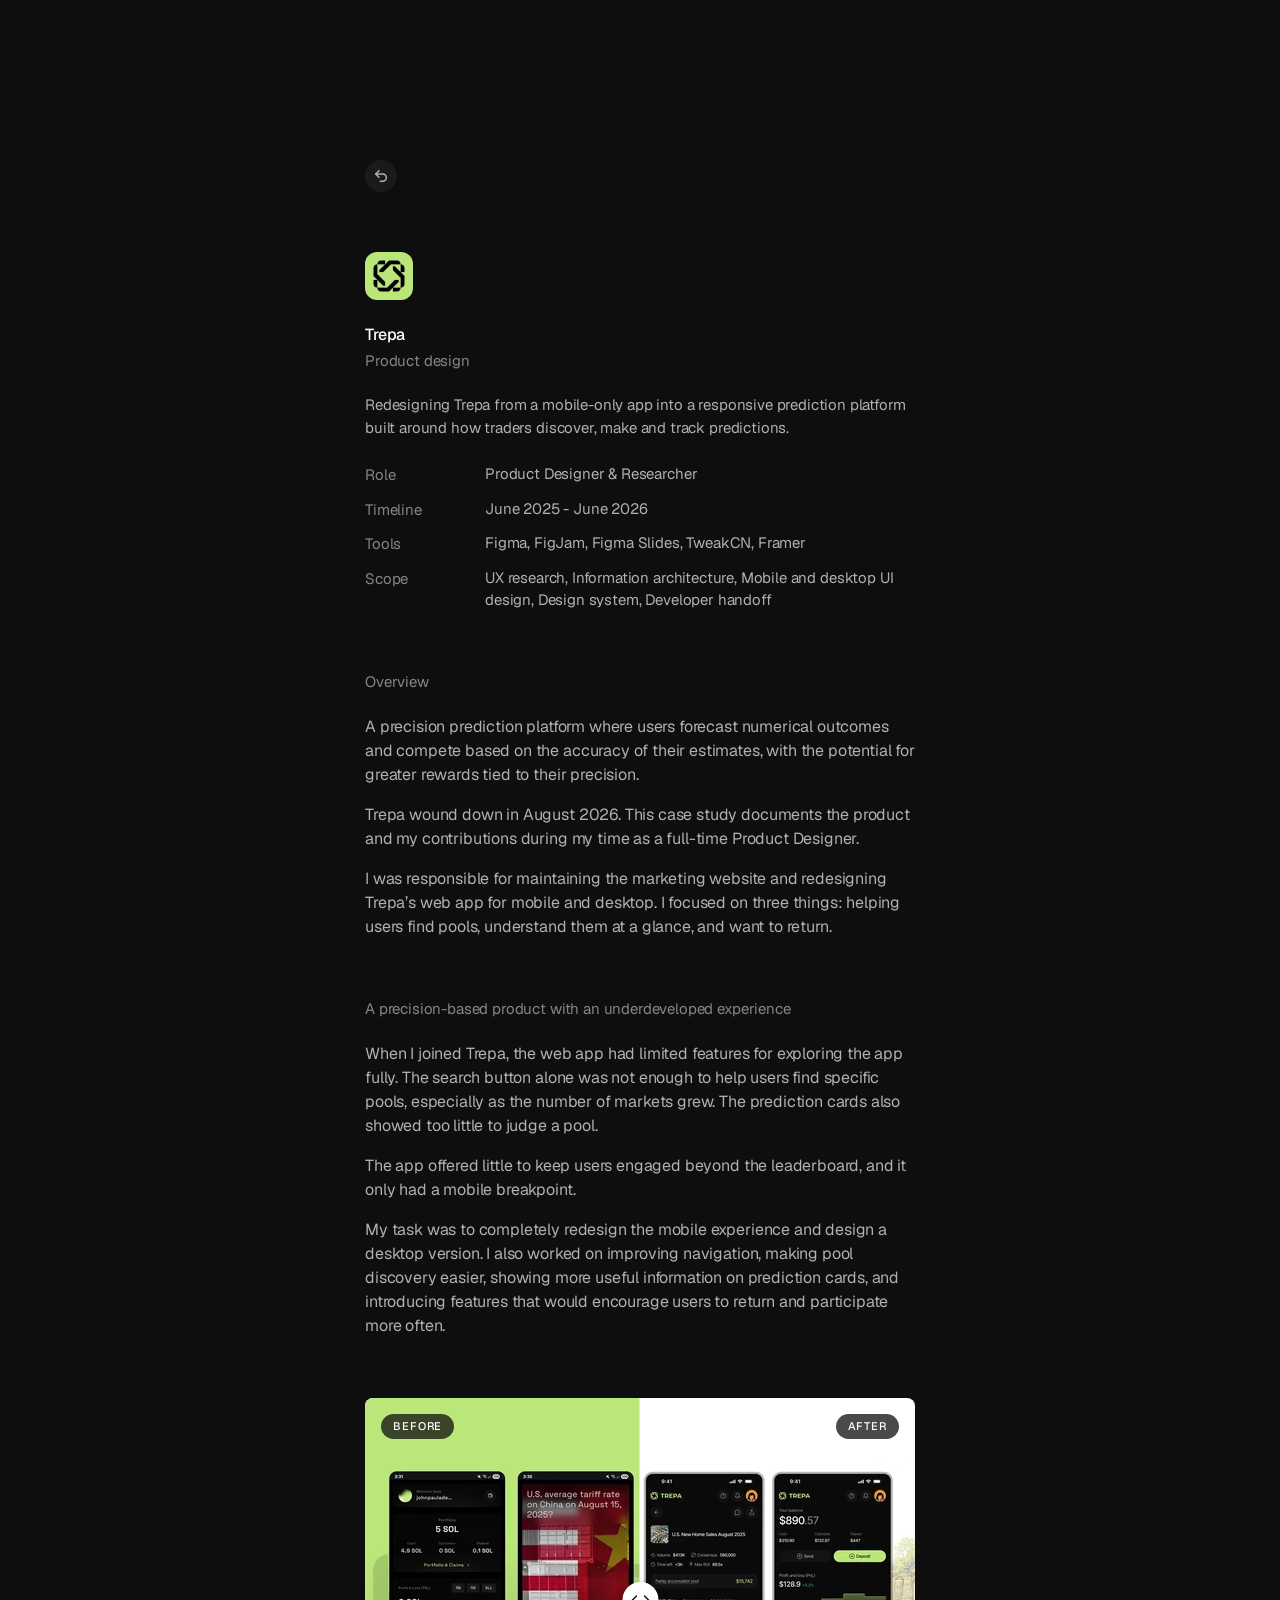
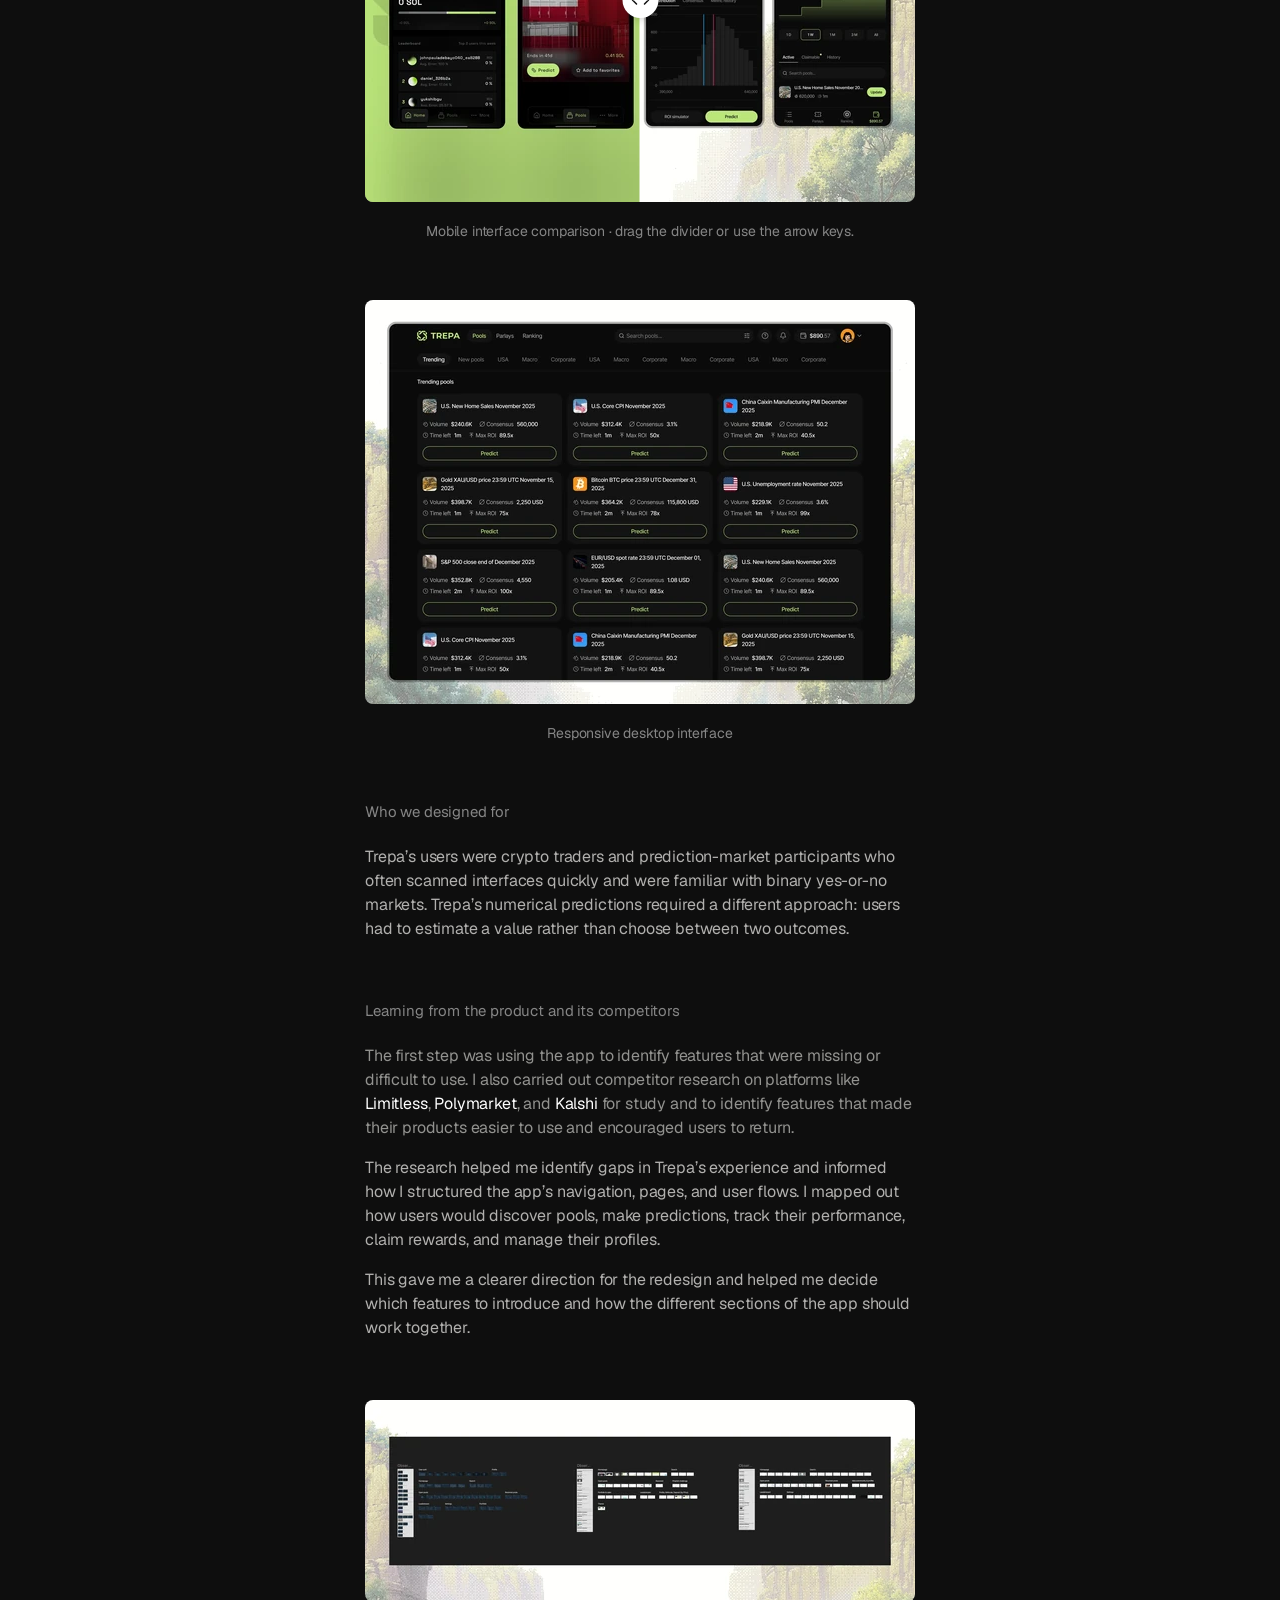
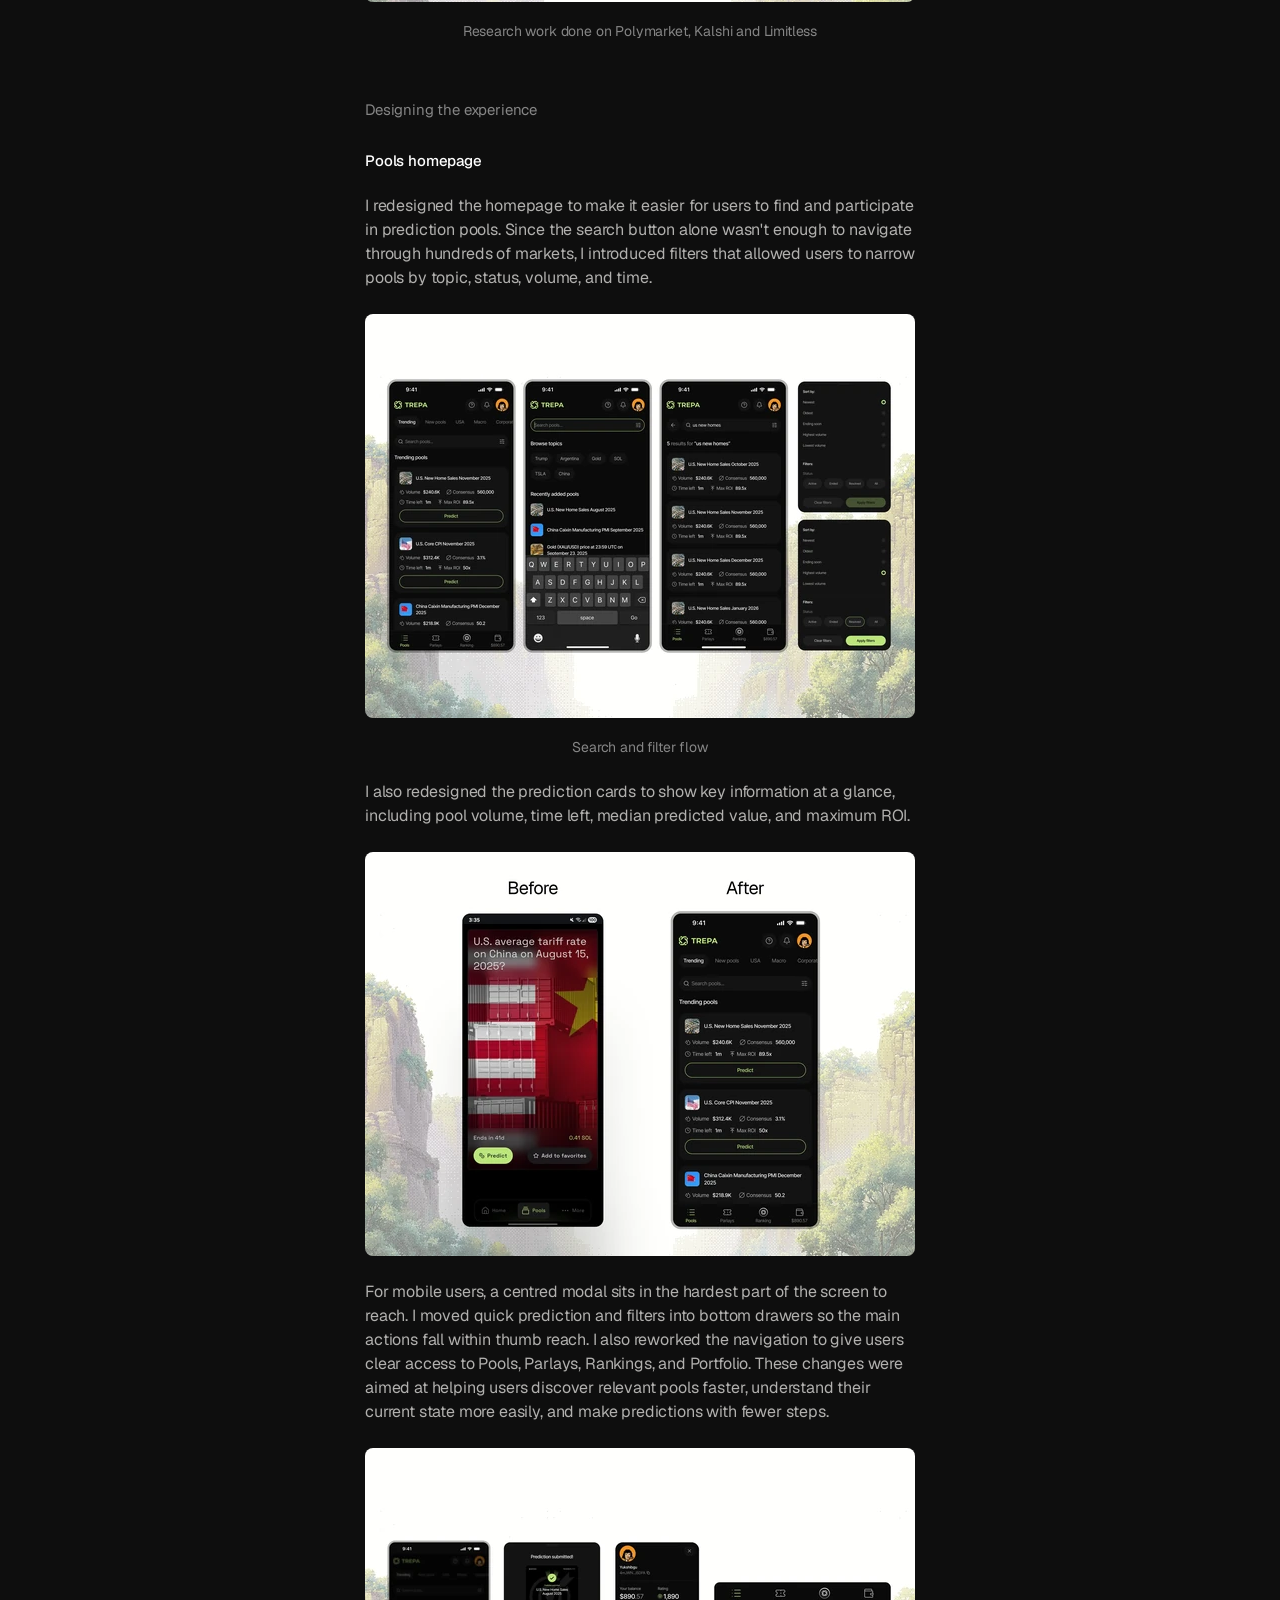
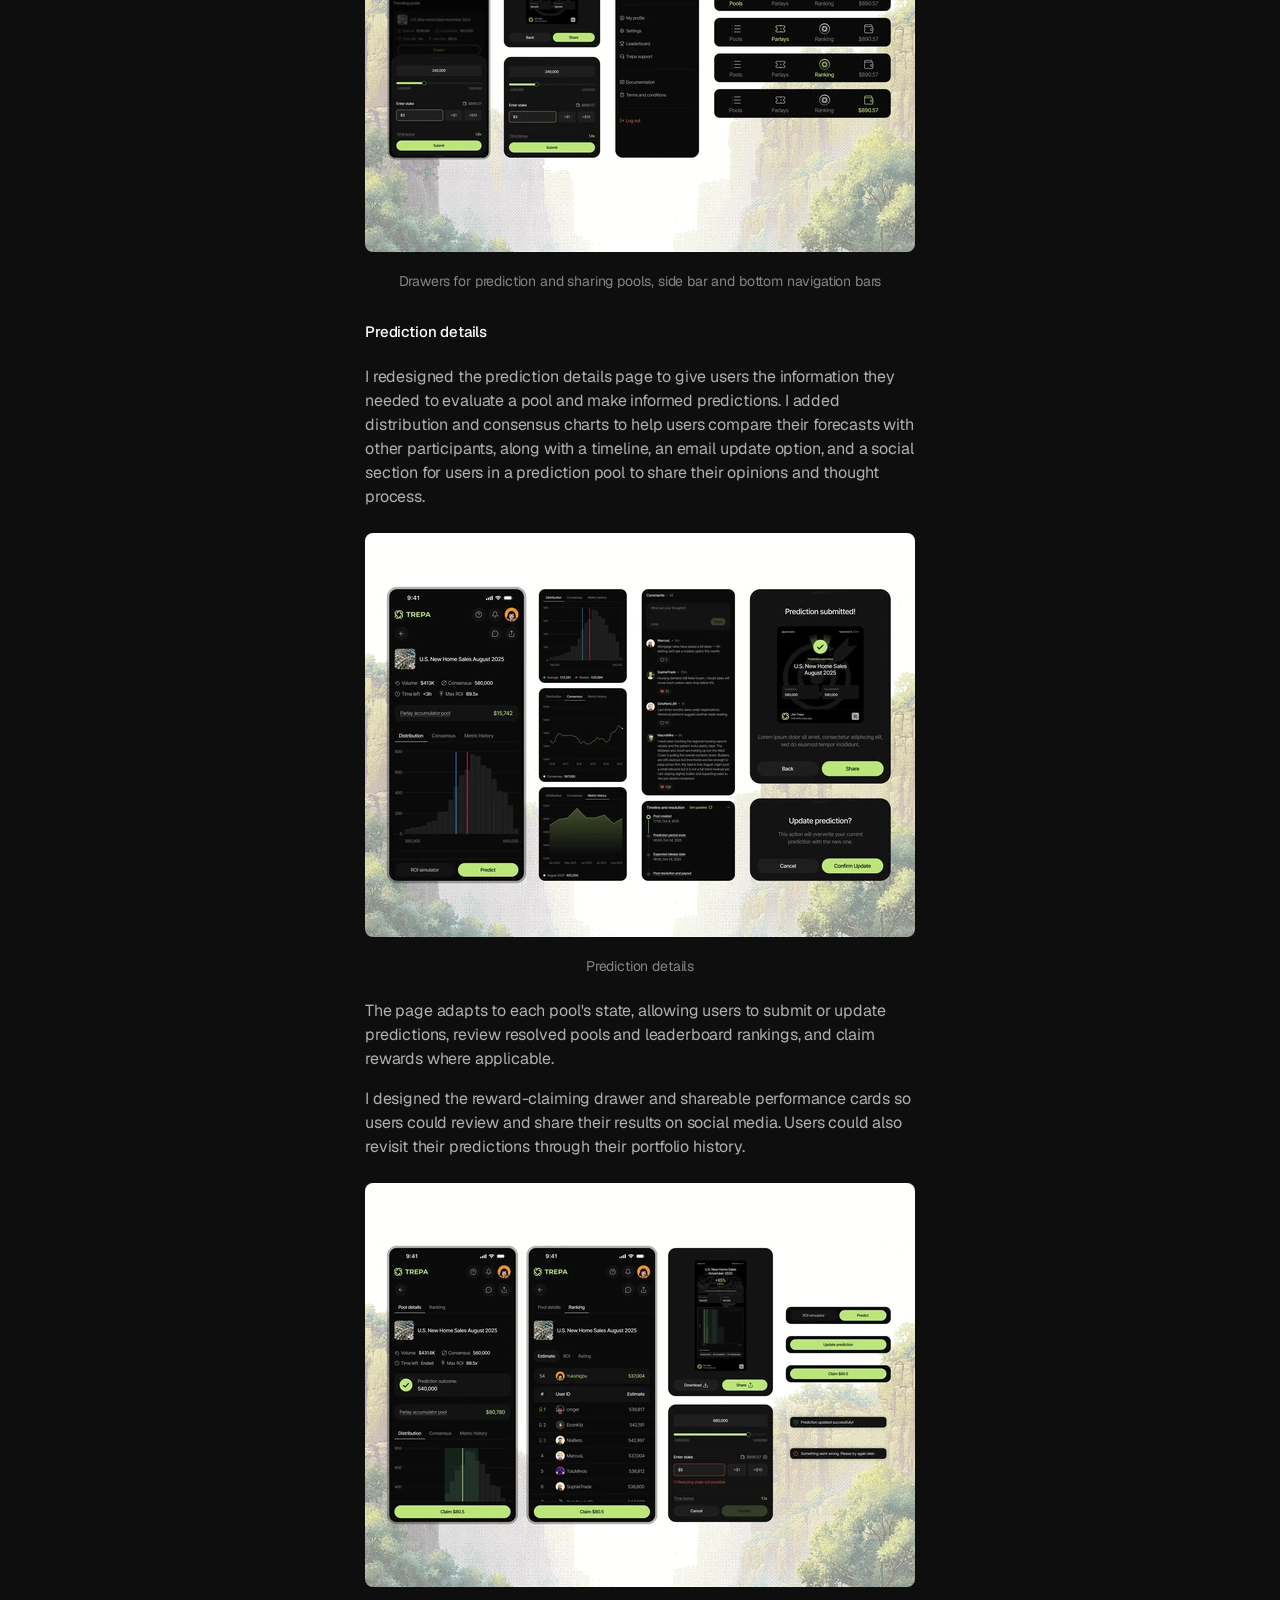
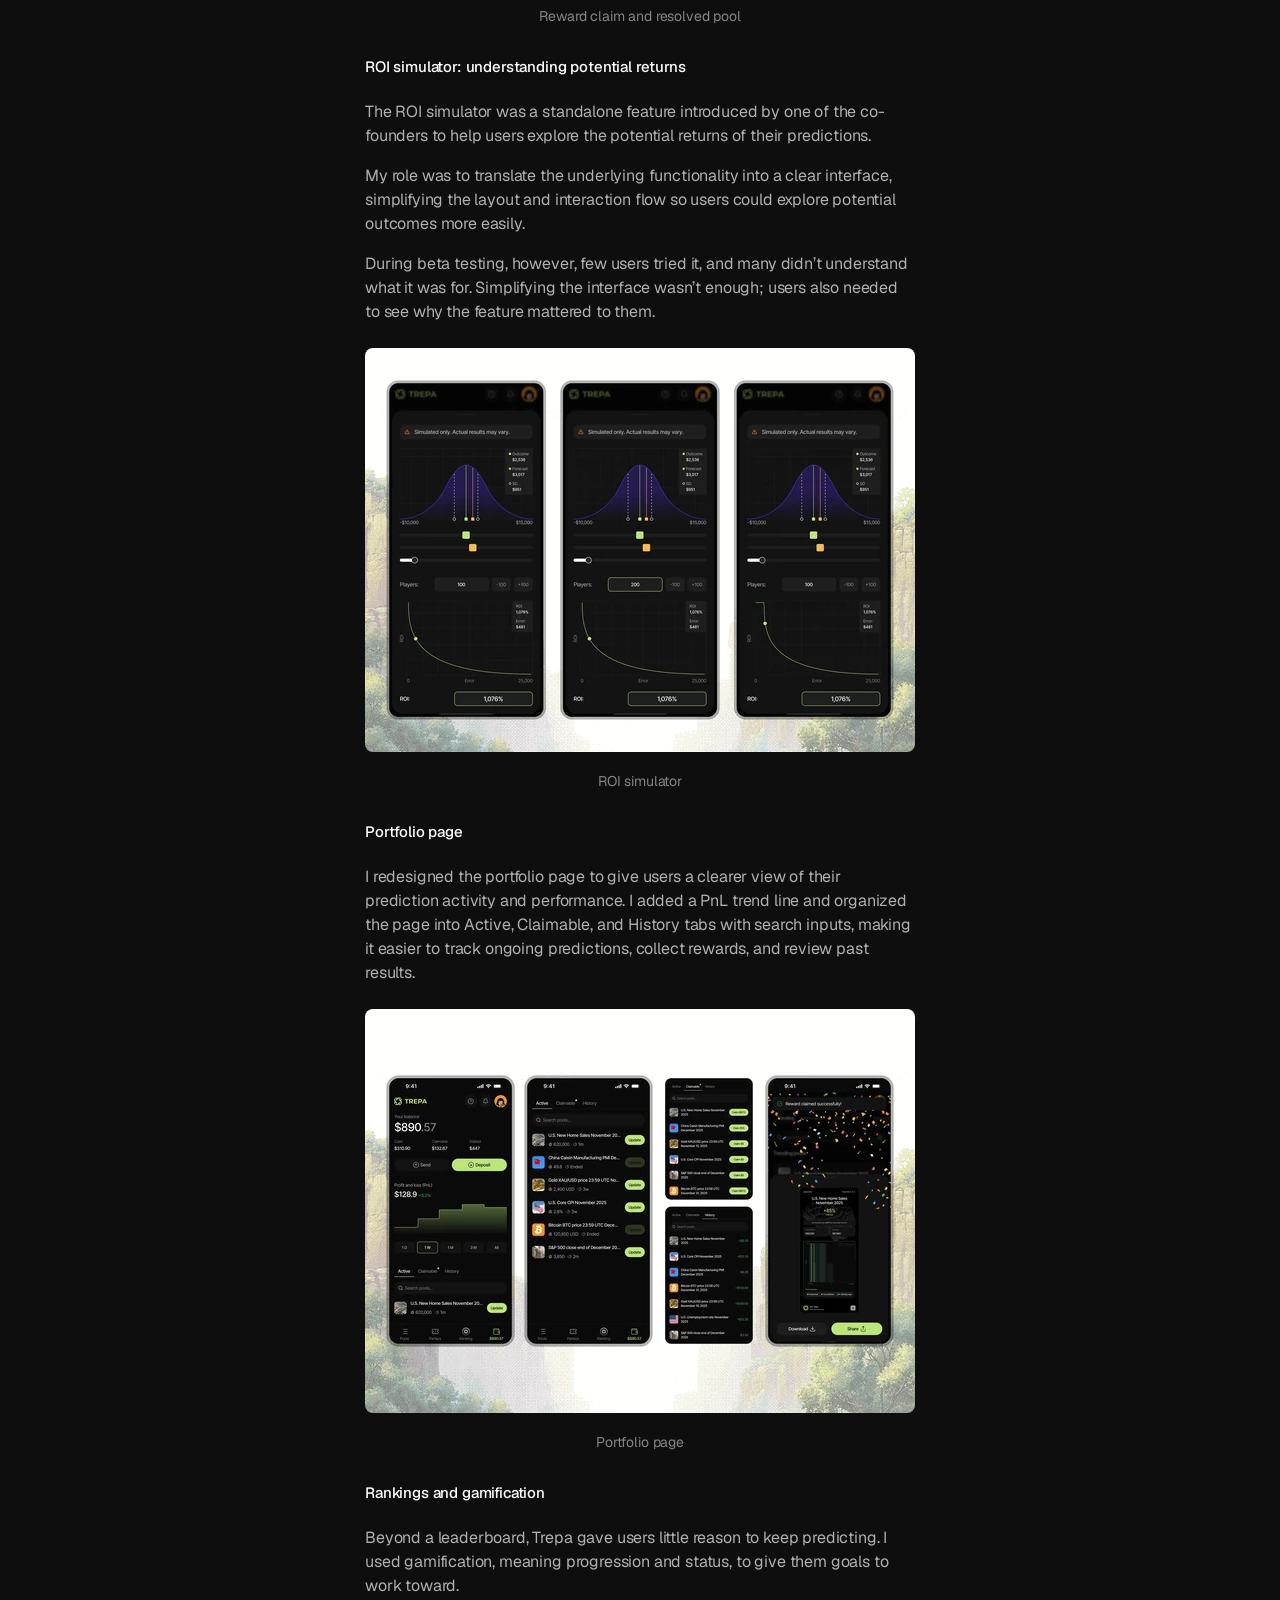
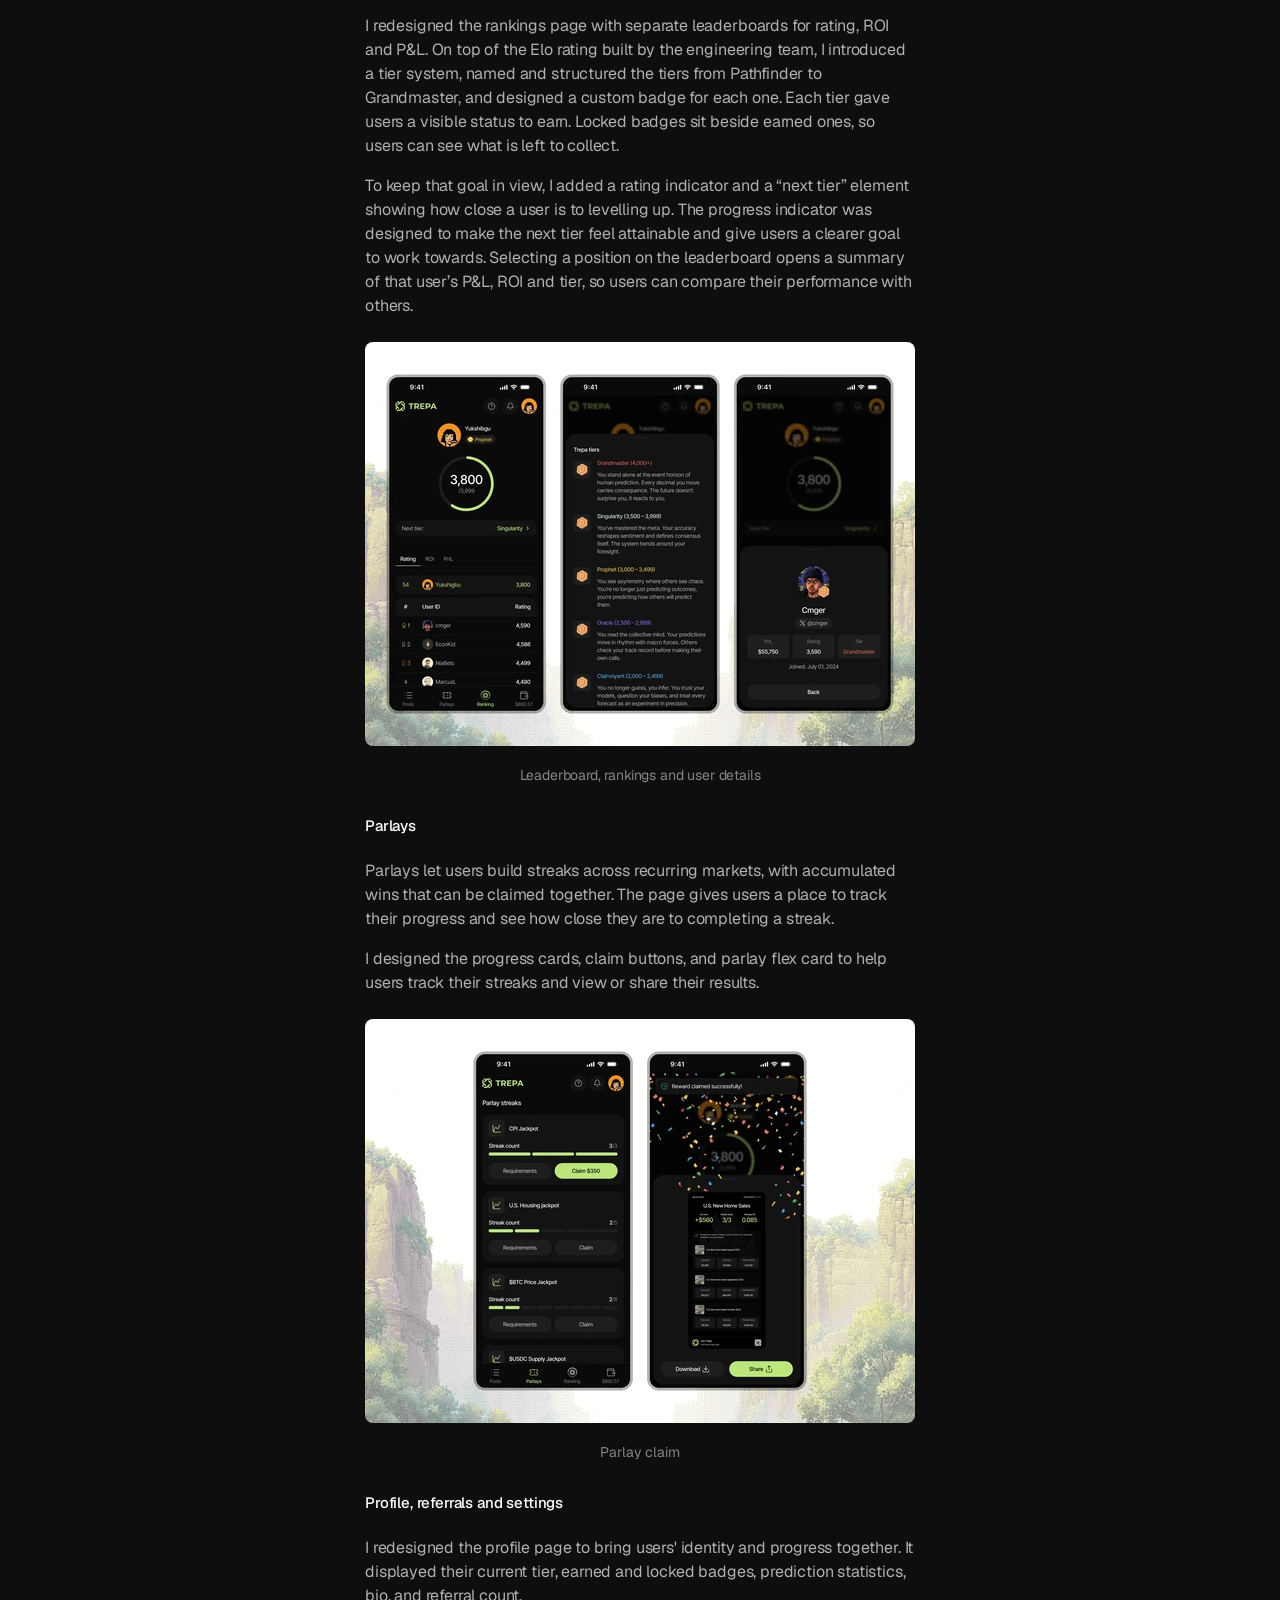
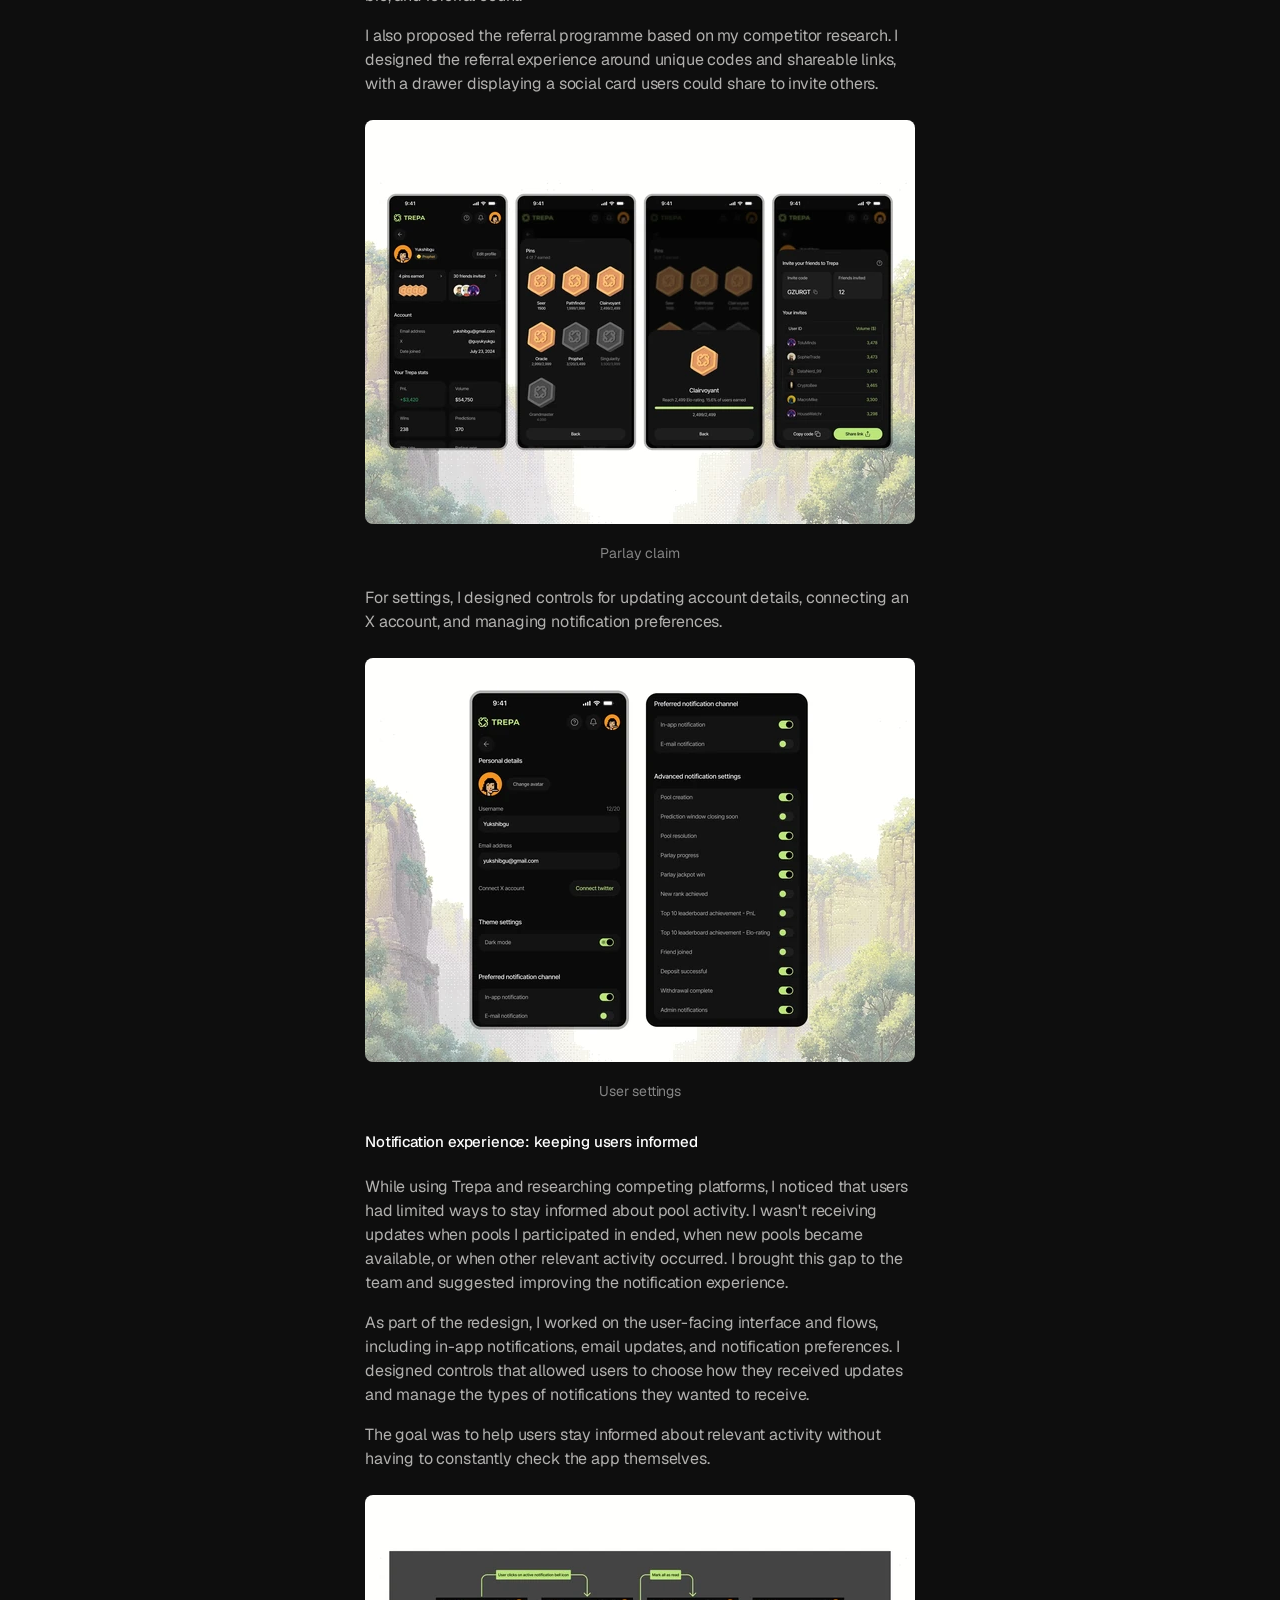
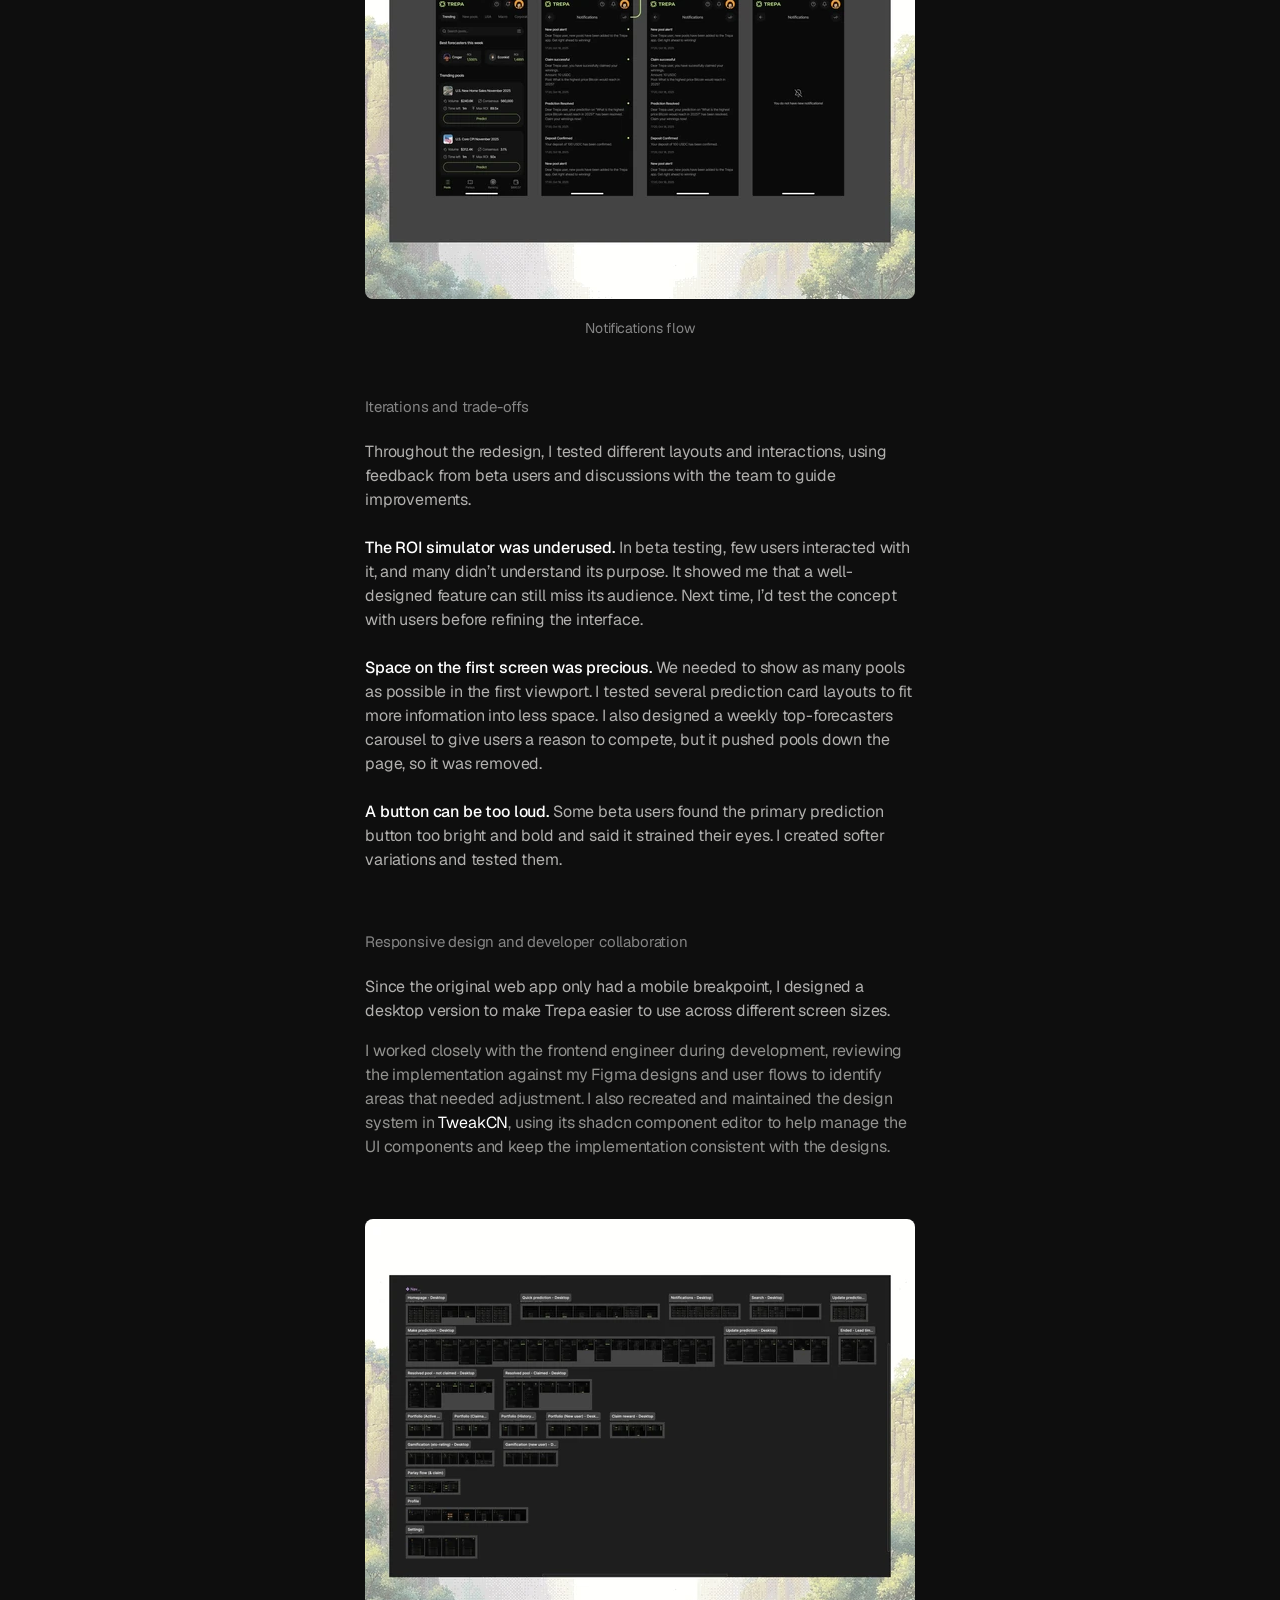
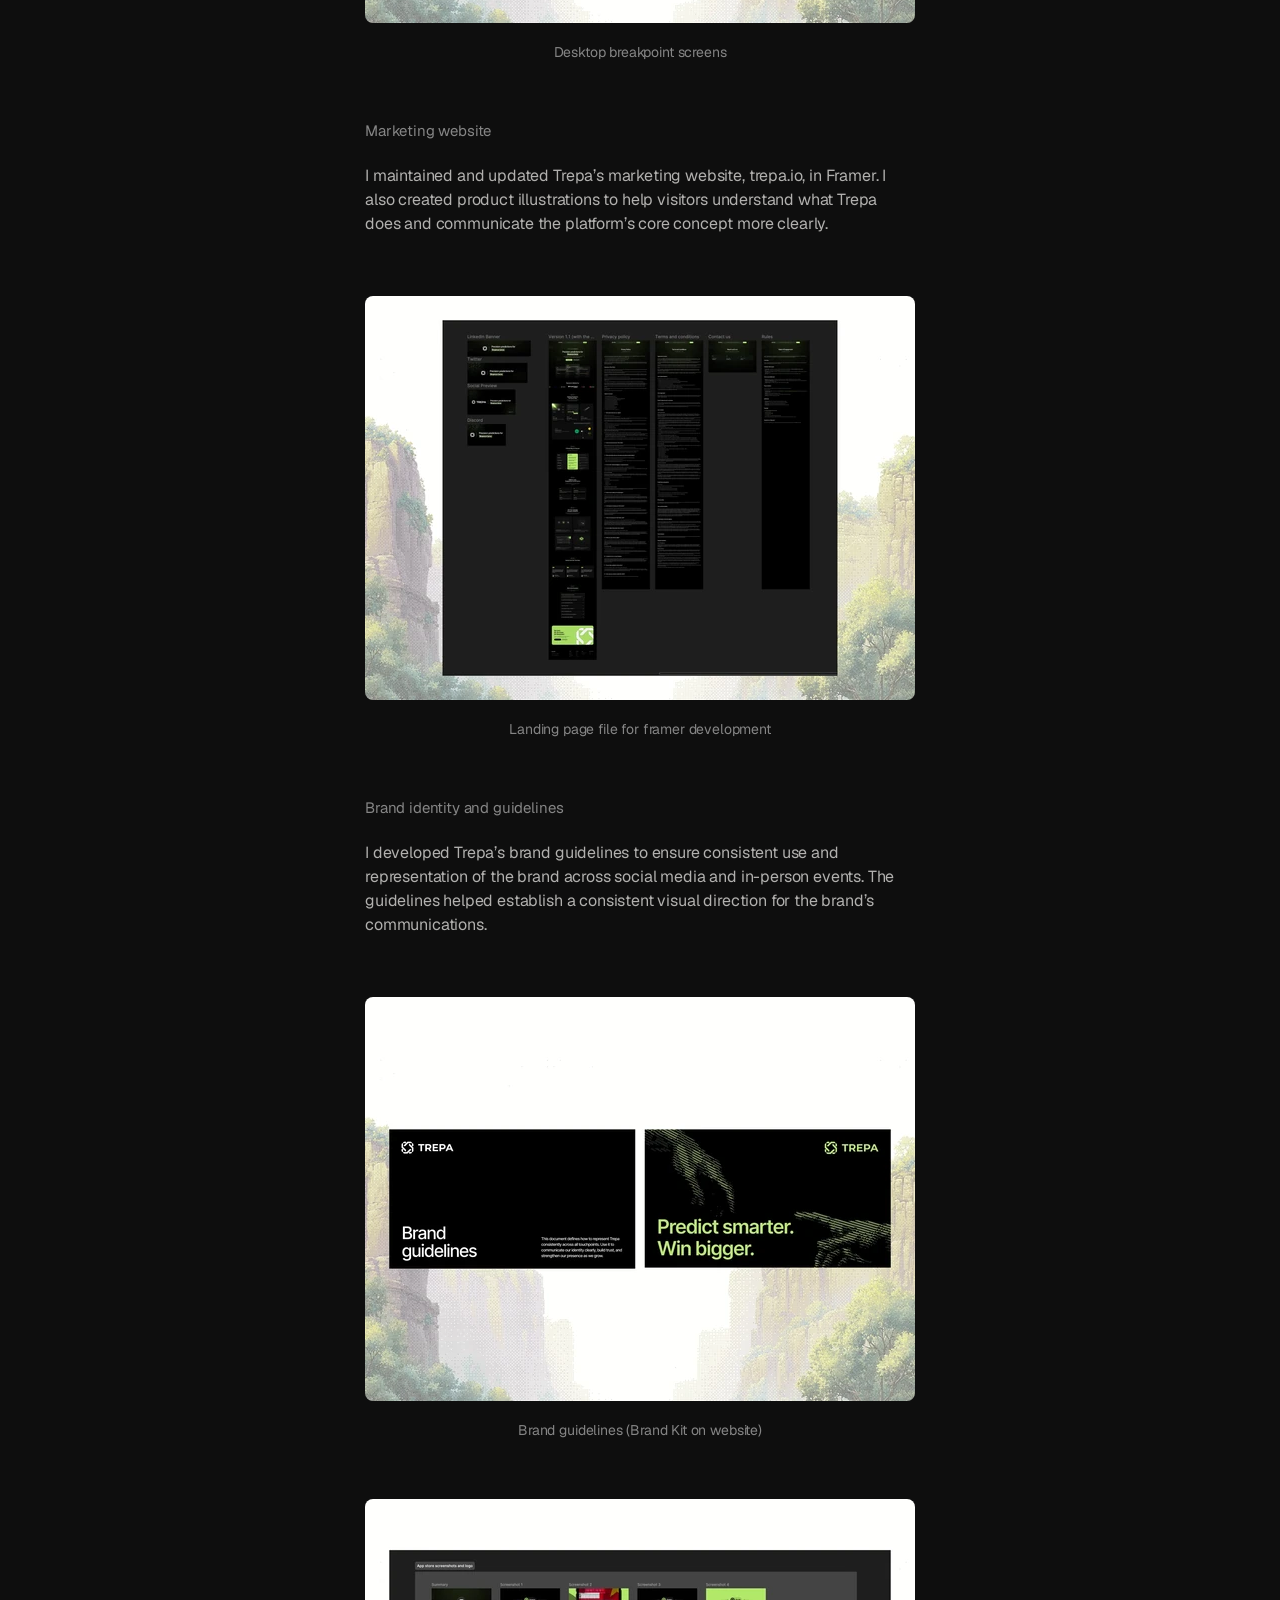
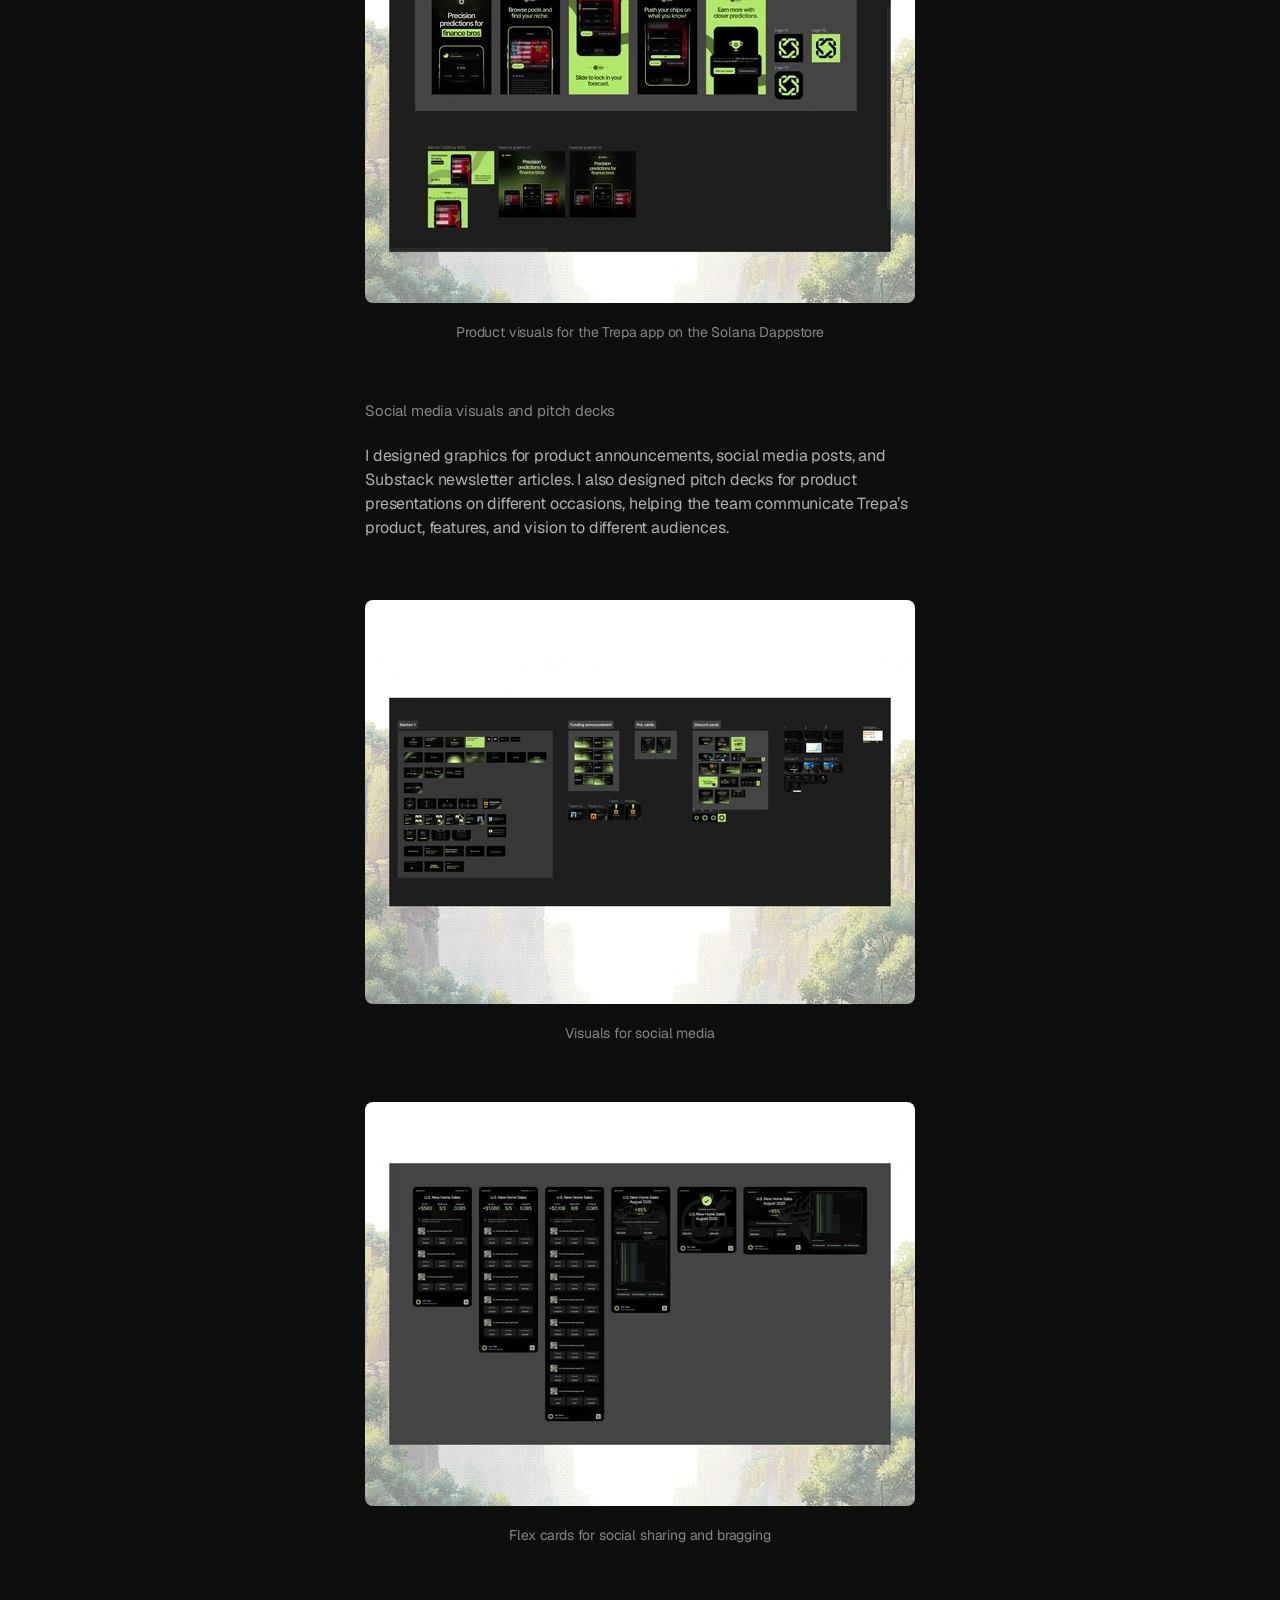
==== commit 9a6381b1: "Optimize video and fonts and standardize portfolio typography" ====
--- a/trepa-case-study/index.html
+++ b/trepa-case-study/index.html
@@ -23,11 +23,11 @@
   <meta name="description" content="Redesigning Trepa’s prediction platform across mobile and desktop: pool discovery, prediction flows and progression.">
   <link rel="icon" type="image/png" href="../assets/icons/favicon.png">
   <link rel="apple-touch-icon" href="../assets/icons/favicon.png">
-  <link rel="preload" href="../assets/fonts/geist-regular.ttf" as="font" type="font/ttf" crossorigin>
-  <link rel="stylesheet" href="../assets/css/base.css">
-  <link rel="stylesheet" href="../assets/css/pages/trepa.css">
+  <link rel="preload" href="../assets/fonts/geist-regular.woff2" as="font" type="font/woff2" crossorigin>
+  <link rel="stylesheet" href="../assets/css/base.css?v=20261121-12">
+  <link rel="stylesheet" href="../assets/css/pages/trepa.css?v=20261121-12">
   <script src="../assets/vendor/lenis.min.js" defer></script>
-  <script type="module" src="../assets/js/pages/trepa.js"></script>
+  <script type="module" src="../assets/js/pages/trepa.js?v=20261121-10"></script>
 </head>
 <body class="case-study-page">
   <a class="skip-link" href="#main-content">Skip to content</a>
@@ -35,9 +35,9 @@
     <article class="case-study container" aria-labelledby="case-title">
       <nav aria-label="Back to portfolio"><a class="case-back" href="../" aria-label="Back to portfolio"><img src="../assets/icons/back.svg" alt="" width="16" height="16"></a></nav>
 <header class="case-intro">
-  <div class="case-identity"><img class="case-logo" src="../assets/images/trepa/Logo.webp" alt="Trepa logo" width="48" height="48"><div class="case-title"><h1 id="case-title">Trepa</h1><p>Product design</p></div></div>
-  <p class="case-summary">Redesigning Trepa from a mobile-only app into a responsive prediction platform built around how traders discover, make and track predictions.</p>
-  <dl class="case-details">
+  <div class="case-identity appear"><img class="case-logo" src="../assets/images/trepa/Logo.webp" alt="Trepa logo" width="48" height="48"><div class="case-title"><h1 id="case-title">Trepa</h1><p>Product design</p></div></div>
+  <p class="case-summary appear" style="--appear-delay: 65ms">Redesigning Trepa from a mobile-only app into a responsive prediction platform built around how traders discover, make and track predictions.</p>
+  <dl class="case-details appear" style="--appear-delay: 130ms">
     <div><dt>Role</dt><dd>Product Designer &amp; Researcher</dd></div>
     <div><dt>Timeline</dt><dd>June 2025 - June 2026</dd></div>
     <div><dt>Tools</dt><dd>Figma, FigJam, Figma Slides, TweakCN, Framer</dd></div>
@@ -148,11 +148,19 @@
     </article>
   </main>
   <portfolio-footer>
-  <footer class="section"><div class="container section-content">
-    <div class="signoff"><img loading="lazy" decoding="async" class="portrait" src="../assets/images/profile.webp" width="48" height="48" alt="Ayo"><animated-signature></animated-signature></div>
-    <p class="footer-copy">I'm interested in opportunities where I can contribute to product thinking, design execution and the development of useful digital experiences.</p>
-    <nav class="contact-links" aria-label="Contact"><a href="mailto:adebayojohnpaul885@gmail.com" target="_blank" rel="noopener noreferrer"><span class="link-label">Send a mail</span></a><a href="https://x.com/Ayo_Design" target="_blank" rel="noopener noreferrer"><span class="link-label">Twitter</span></a><a href="https://www.linkedin.com/in/johnpauladebayo/" target="_blank" rel="noopener noreferrer"><span class="link-label">LinkedIn</span></a><a href="https://drive.google.com/file/d/1aAd5R4C7v3J3VwL5frNz7BCr2YNsZg_4/view?usp=sharing" target="_blank" rel="noopener noreferrer"><span class="link-label">Resume</span></a></nav>
-  </div></footer>
+  <footer class="site-footer" id="site-footer">
+    <div class="footer-note">
+      <span class="footer-paper-frame" aria-hidden="true"><img class="footer-paper" src="../assets/images/footer-paper-textured.webp" width="913" height="910" alt="" loading="lazy" decoding="async"></span>
+      <div class="footer-note-content">
+        <p class="footer-note-copy">I'm open to opportunities and roles where I can contribute to product thinking, design and the development of digital experiences.</p>
+        <animated-signature class="footer-signature" ink="dark" manual></animated-signature>
+      </div>
+    </div>
+    <div class="footer-bottom">
+      <img class="footer-divider" src="../assets/icons/footer-divider-paper.svg" width="600" height="1" alt="" loading="lazy" decoding="async">
+      <div class="container footer-credits"><p>Lagos, UTC+1 · <time data-lagos-clock>local time</time></p><p>© 2026 Johnpaul Adebayo</p></div>
+    </div>
+  </footer>
   </portfolio-footer>
 </body>
 </html>
--- a/assets/css/base.css
+++ b/assets/css/base.css
@@ -3,15 +3,15 @@
   font-style: normal;
   font-weight: 400;
   font-display: swap;
-  src: url('../fonts/geist-regular.ttf') format('truetype');
+  src: url('../fonts/geist-regular.woff2') format('woff2');
 }
 
 @font-face {
   font-family: Geist;
   font-style: normal;
-  font-weight: 450 500;
+  font-weight: 450;
   font-display: swap;
-  src: url('../fonts/geist-medium.ttf') format('truetype');
+  src: url('../fonts/geist-medium.woff2') format('woff2');
 }
 
 :root {
@@ -53,7 +53,6 @@
 button {
   font: inherit;
   letter-spacing: inherit;
-  cursor: pointer;
 }
 
 a {
@@ -83,8 +82,8 @@
 }
 
 h1,h2 {
-  font-size: 18px;
-  font-weight: 500;
+  font-size: 16px;
+  font-weight: 450;
   color: var(--bright);
 }
 
@@ -94,10 +93,6 @@
 
 .bright {
   color: var(--bright);
-}
-
-.footer-copy {
-  line-height: 1.5;
 }
 
 .section {
@@ -110,33 +105,6 @@
   gap: 36px;
 }
 
-.signoff {
-  display: flex;
-  align-items: center;
-  gap: 14px;
-}
-
-.contact-links {
-  display: flex;
-  flex-direction: column;
-  align-items: flex-start;
-  gap: 18px;
-}
-
-.contact-links a {
-  position: relative;
-  padding: 0;
-  border: 0;
-  background: transparent;
-  color: inherit;
-  line-height: 1.45;
-  transition: color 160ms ease;
-}
-
-.contact-links a:is(:hover,:focus-visible) {
-  color: var(--bright);
-}
-
 @media (max-width: 600px) {
   .section-content {
     gap: 32px;
@@ -161,12 +129,6 @@
 
 .lenis.lenis-scrolling iframe {
   pointer-events: none;
-}
-
-@media (prefers-reduced-motion: reduce) {
-  .contact-links a {
-    transition: none;
-  }
 }
 
 .sr-only {
@@ -199,10 +161,6 @@
 
 #main-content:focus {
   outline: none;
-}
-
-.contact-links a {
-  min-height: 24px;
 }
 
 .link-label {
@@ -228,30 +186,119 @@
   transform: scaleX(1);
 }
 
+@media (forced-colors: active) {
+  .link-label {
+    text-decoration: underline;
+  }
+}
+
+portfolio-footer {
+  display: block;
+}
+
+html,body {
+  cursor: url('../cursors/normal-20.png') 4 4, auto;
+}
+
+a,button,summary,input,select,textarea,[role="button"],[role="link"],[role="slider"],[contenteditable="true"],input[type="range"] {
+  cursor: url('../cursors/select-20.png') 8 3, pointer;
+}
+
+@media (prefers-reduced-motion: no-preference) {
+  .appear {
+    animation: appear 450ms ease-out var(--appear-delay, 0ms) backwards;
+  }
+}
+
+@keyframes appear {
+  from {
+    opacity: 0;
+    filter: blur(8px);
+  }
+
+  to {
+    opacity: 1;
+    filter: blur(0);
+  }
+}
+
 @media (prefers-reduced-motion: reduce) {
   .link-label::after {
     transition: none;
   }
 }
 
-@media (forced-colors: active) {
-  .link-label {
-    text-decoration: underline;
-  }
-}
-
-portfolio-footer {
+@font-face {
+  font-family: Caveat;
+  font-style: normal;
+  font-weight: 400;
+  font-display: swap;
+  src: url('../fonts/caveat-regular.woff2') format('woff2');
+}
+
+.site-footer {
+  display: flex;
+  flex-direction: column;
+  align-items: center;
+  gap: 40px;
+  padding: 80px;
+}
+.footer-note {
+  position: relative;
+  width: 649.048px;
+  max-width: 100%;
+  aspect-ratio: 649.048 / 600;
+  overflow: hidden;
+  container-type: inline-size;
+}
+.footer-paper-frame {
+  position: absolute;
+  top: 50%;
+  left: 50%;
+  width: 92.44308587%;
+  aspect-ratio: 800 / 785.27880859375;
+  transform: translate(-50%,-50%) rotate(5deg);
+  overflow: hidden;
+}
+.footer-paper {
   display: block;
-}
-
-html,body {
-  cursor: url('../cursors/normal-20.png') 4 4, auto;
-}
-
-a,button,summary,input,select,textarea,[role="button"],[role="link"],[role="slider"],[contenteditable="true"],input[type="range"] {
-  cursor: url('../cursors/select-20.png') 8 3, pointer;
-}
-
-.contact-links a,.contact-links a:hover {
-  text-decoration: none;
-}
+  width: 100%;
+  height: auto;
+}
+.footer-note-content {
+  position: absolute;
+  left: calc(50% + 0.07395447cqw);
+  top: calc(50% + 3.08143620cqw);
+  transform: translate(-50%,-50%) rotate(5deg);
+  display: flex;
+  flex-direction: column;
+  align-items: center;
+  gap: 18.64268898cqw;
+  width: 61.62872392%;
+}
+.footer-note-copy {
+  width: 100%;
+  color: #0e0e0e;
+  font-family: Caveat,cursive;
+  font-size: min(16px,5.54658515cqw);
+  letter-spacing: -.01em;
+  font-weight: 400;
+  line-height: 1.2;
+  text-box-trim: trim-both;
+  text-box-edge: cap alphabetic;
+}
+.footer-note-line { display: inline-block; white-space: nowrap; }
+.footer-note-copy.is-waiting .footer-note-line { clip-path: inset(0 100% 0 0); }
+.footer-note .footer-signature { width: 75%; aspect-ratio: 300 / 72.107; }
+.footer-bottom { width: min(600px,100%); display: flex; flex-direction: column; align-items: center; gap: 24px; }
+.footer-divider { display: block; width: 100%; height: 1px; }
+.site-footer .container { width: 100%; }
+.footer-credits { display: flex; justify-content: space-between; gap: 12px; color: var(--foreground); font-size: 16px; line-height: normal; }
+@media (max-width: 600px) {
+  .site-footer { padding: 50px 16px; }
+  .footer-note { aspect-ratio: 358 / 381.277; }
+  .footer-paper-frame { width: 100%; }
+  .footer-note-content { left: 50%; width: 72.625698%; top: calc(50% + 5.687151cqw); gap: 21.969274cqw; transform: translate(-50%,-50%) rotate(3deg); }
+  .footer-note-copy { font-size: min(16px,6.536313cqw); }
+  .footer-credits { flex-direction: column; align-items: flex-start; }
+}
--- a/assets/css/pages/trepa.css
+++ b/assets/css/pages/trepa.css
@@ -47,7 +47,7 @@
 }
 
 .case-title h1 {
-  font-size: 18px;
+  font-size: 16px;
   line-height: normal;
 }
 
@@ -96,13 +96,9 @@
   margin-top: 16px;
 }
 
-.case-heading {
-  margin: 0;
-}
-
 .case-subheading {
   color: var(--bright);
-  font-weight: 500;
+  font-weight: 450;
 }
 
 .case-chapters {
@@ -114,7 +110,7 @@
 }
 
 .case-study strong {
-  font-weight: 500;
+  font-weight: 450;
   color: var(--bright);
 }
 
@@ -147,12 +143,8 @@
   color: #92928f;
 }
 
-.case-study p a {
+.case-study p a,.case-study p a:hover {
   color: var(--bright);
-  text-decoration: none;
-}
-
-.case-study p a:hover {
   text-decoration: none;
 }
 
@@ -210,7 +202,7 @@
   background: #0e0e0ebf;
   color: #fff;
   font-size: 11px;
-  font-weight: 500;
+  font-weight: 450;
   line-height: 1;
   letter-spacing: .08em;
   text-transform: uppercase;
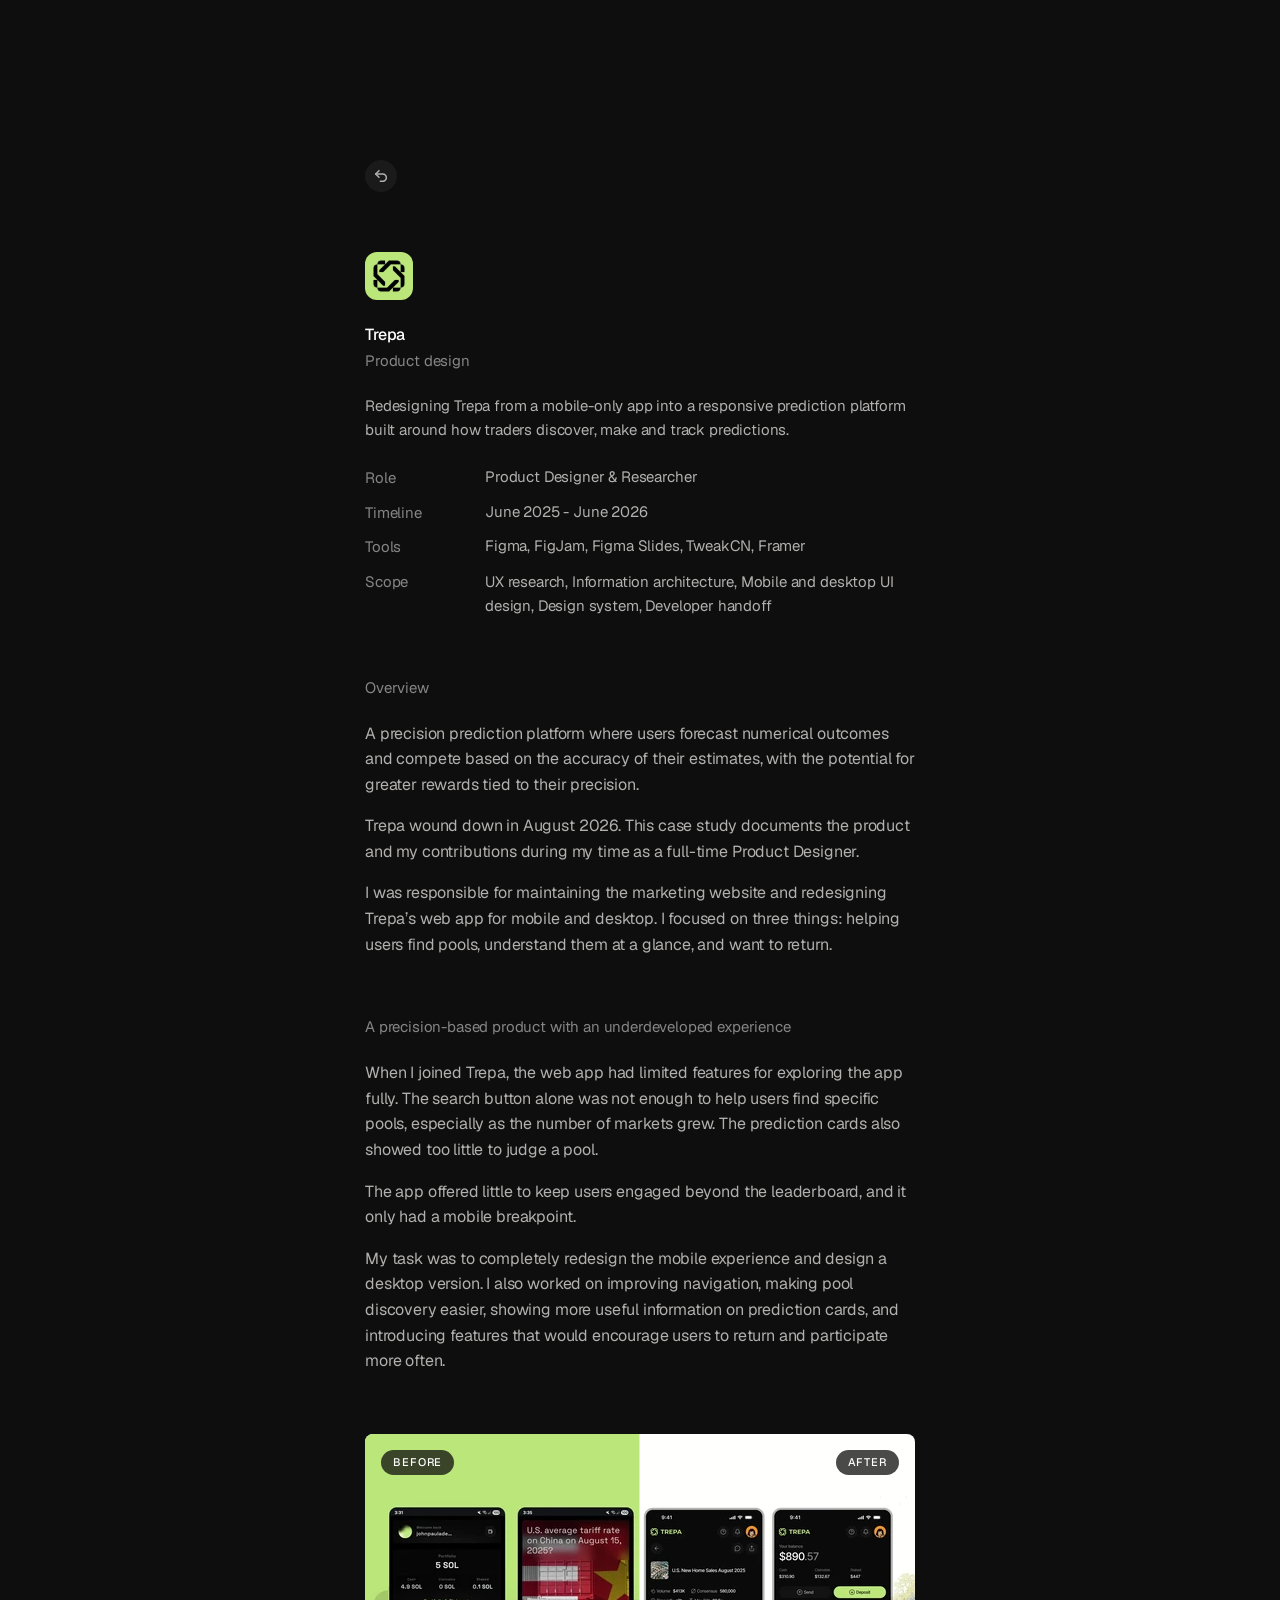
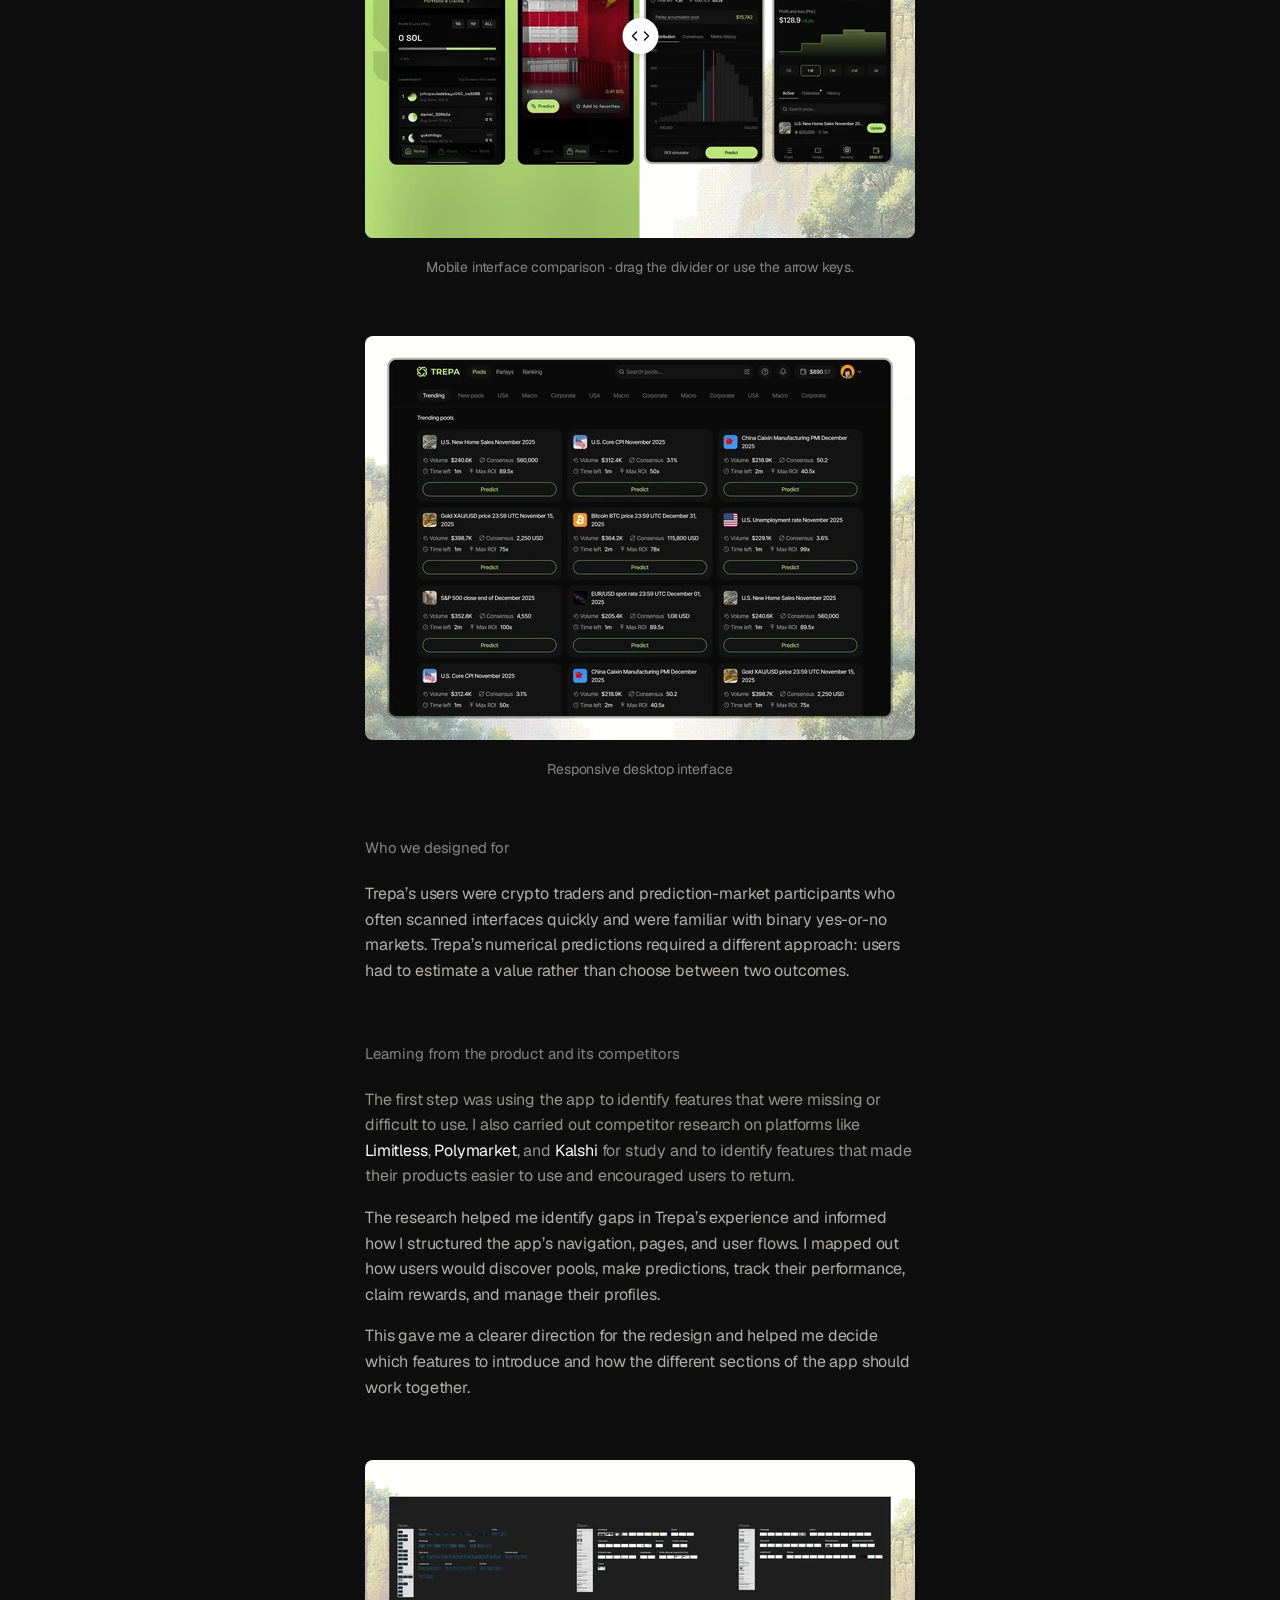
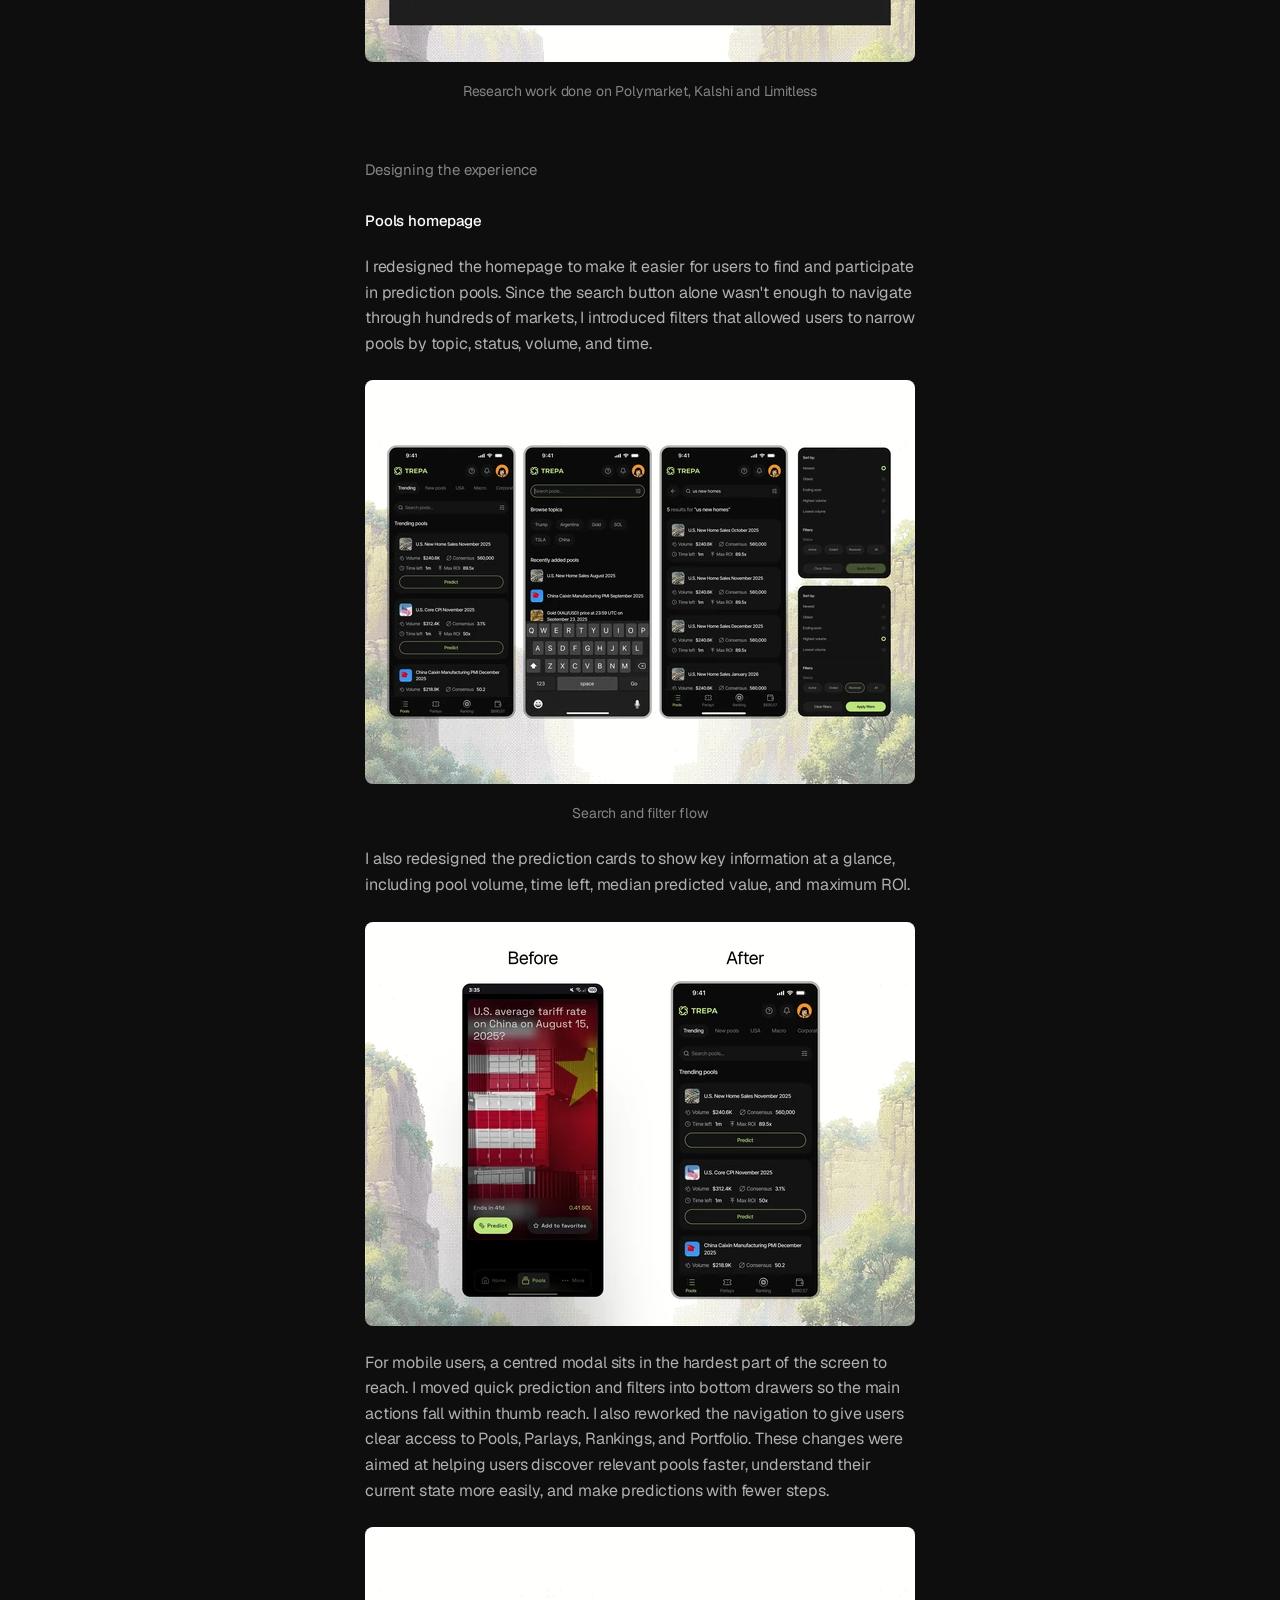
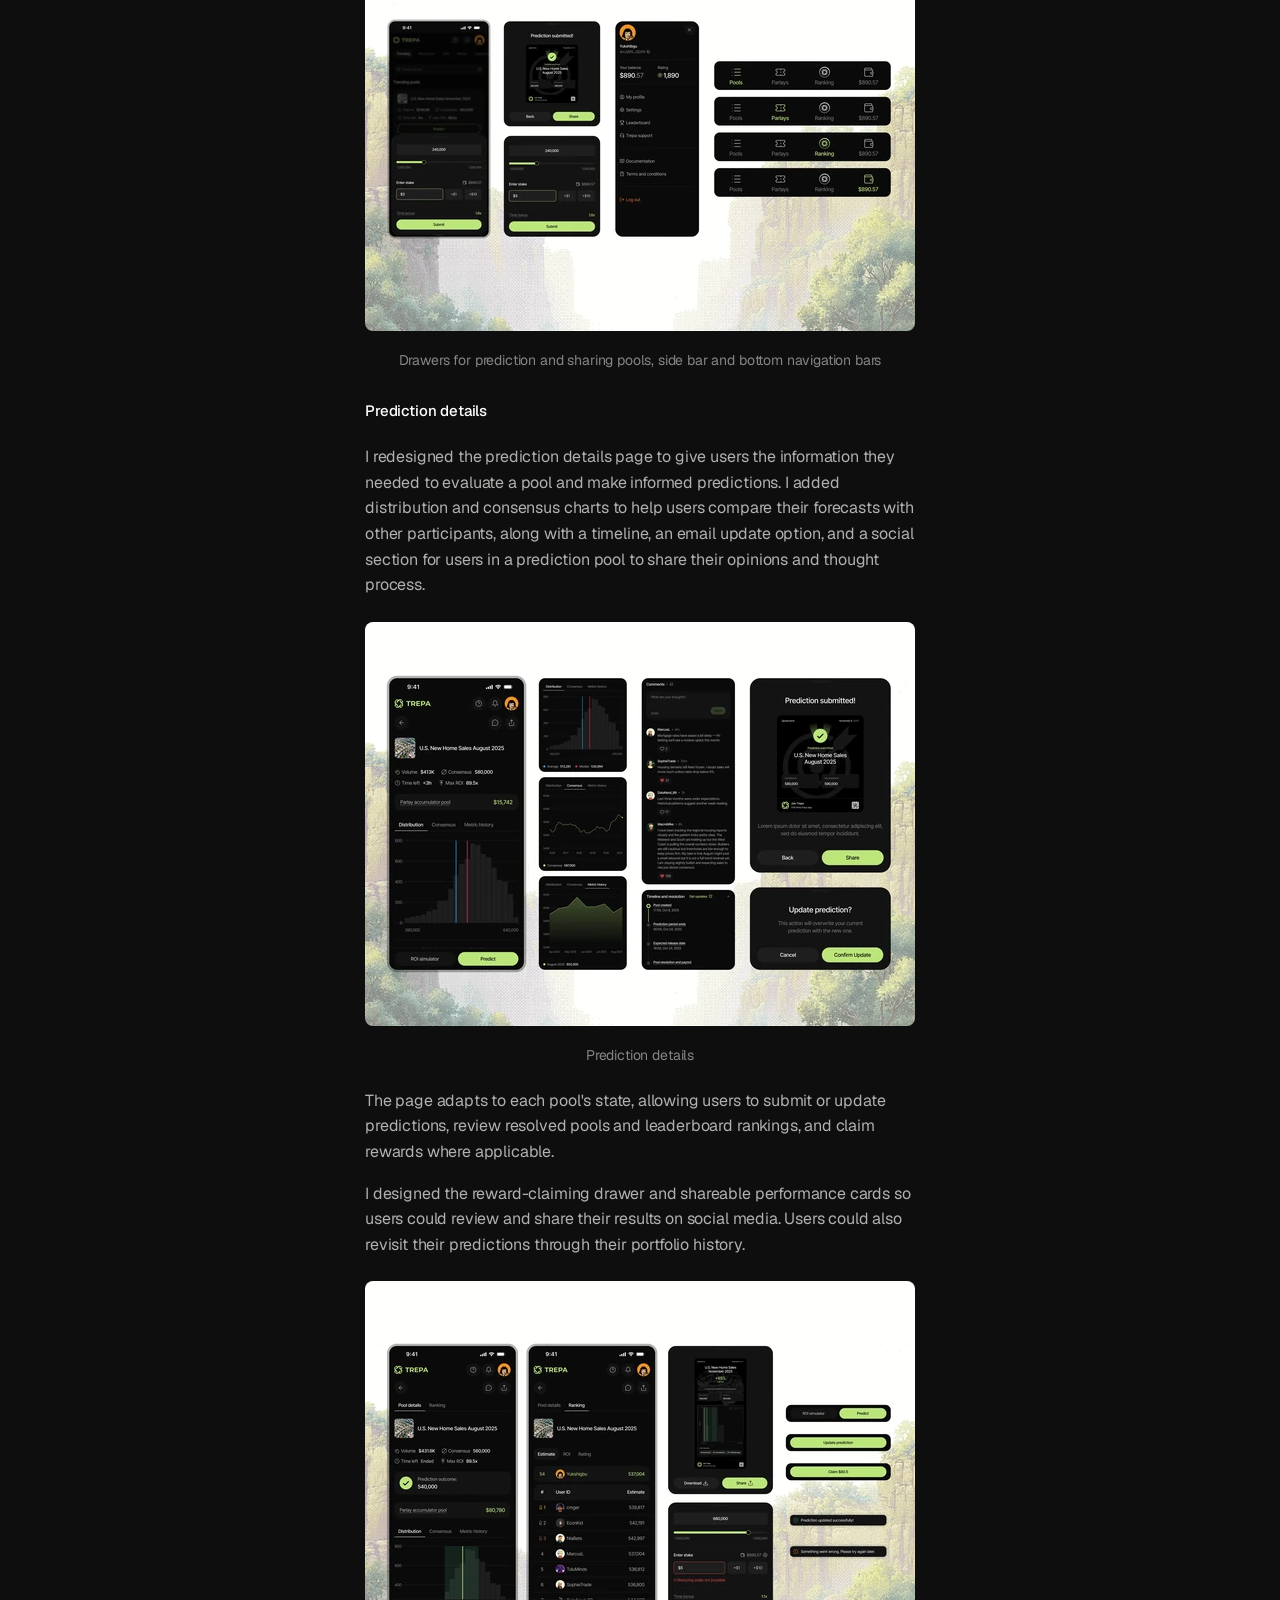
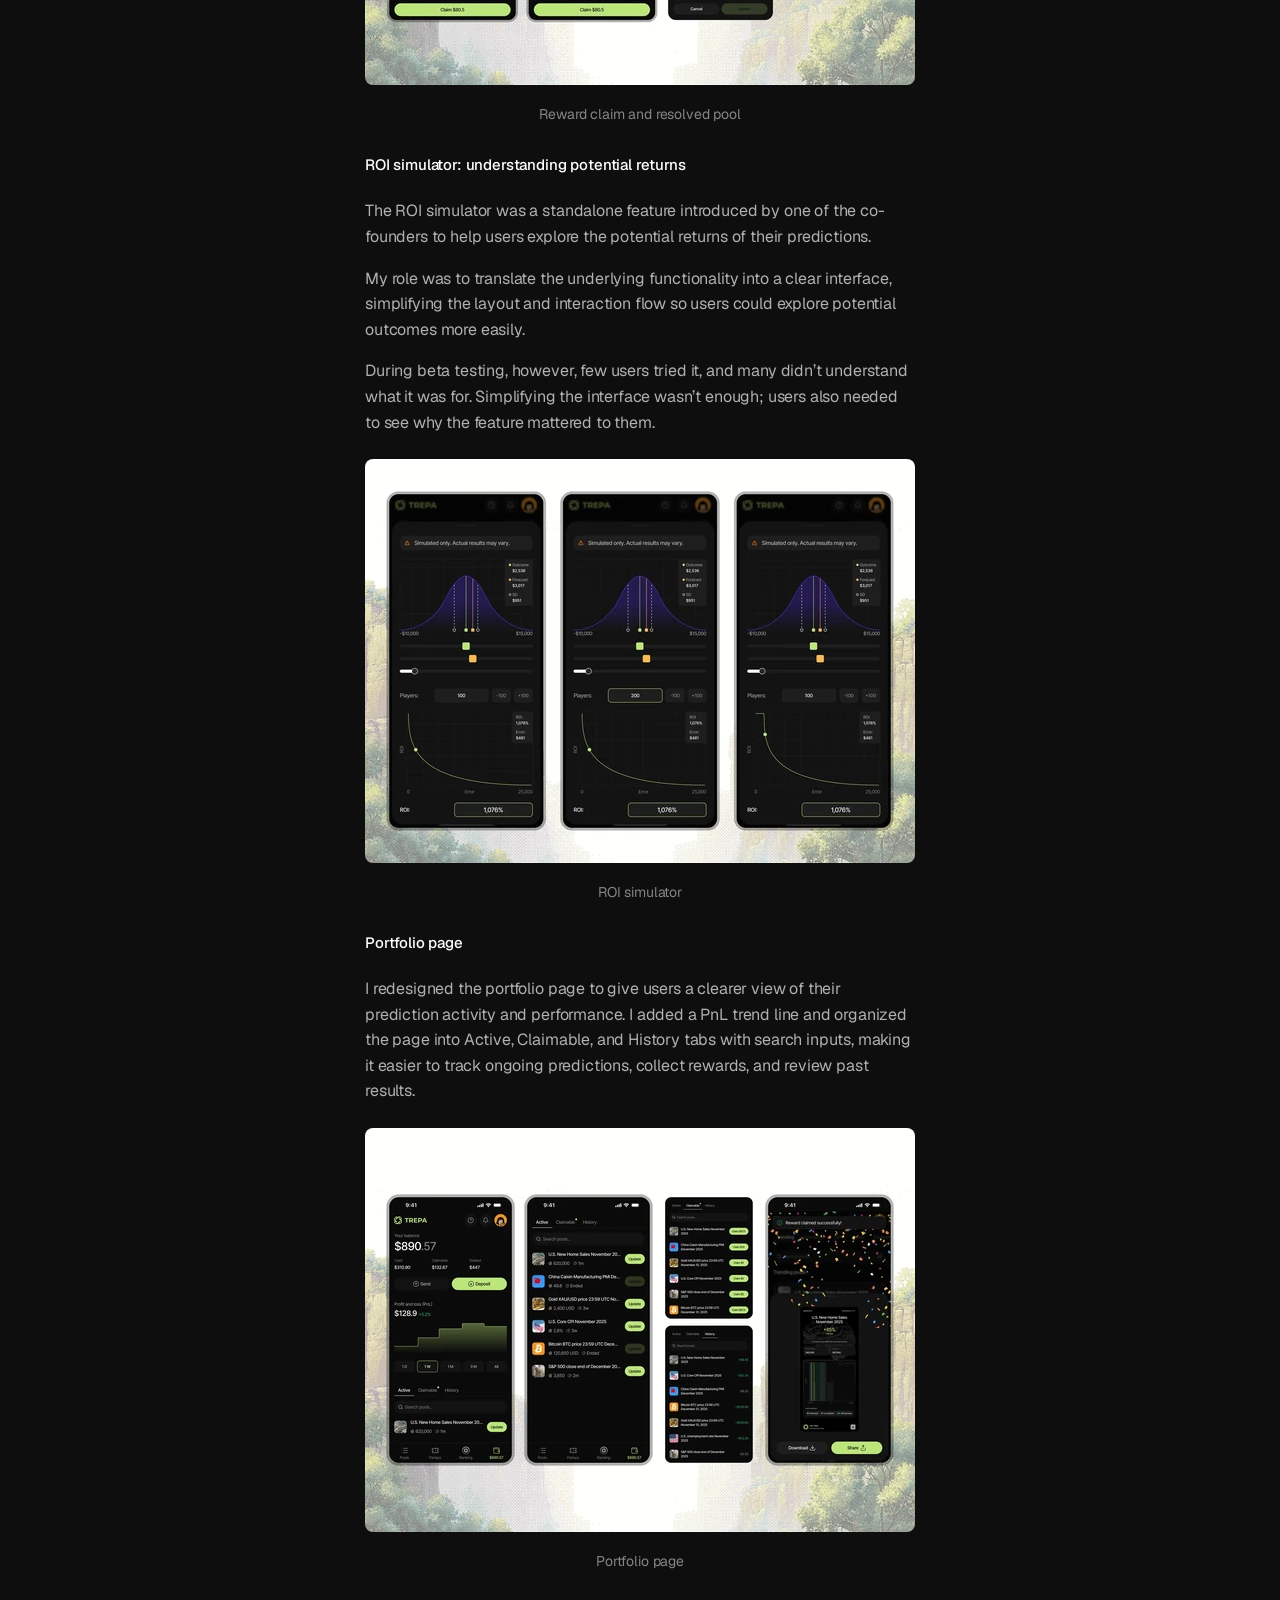
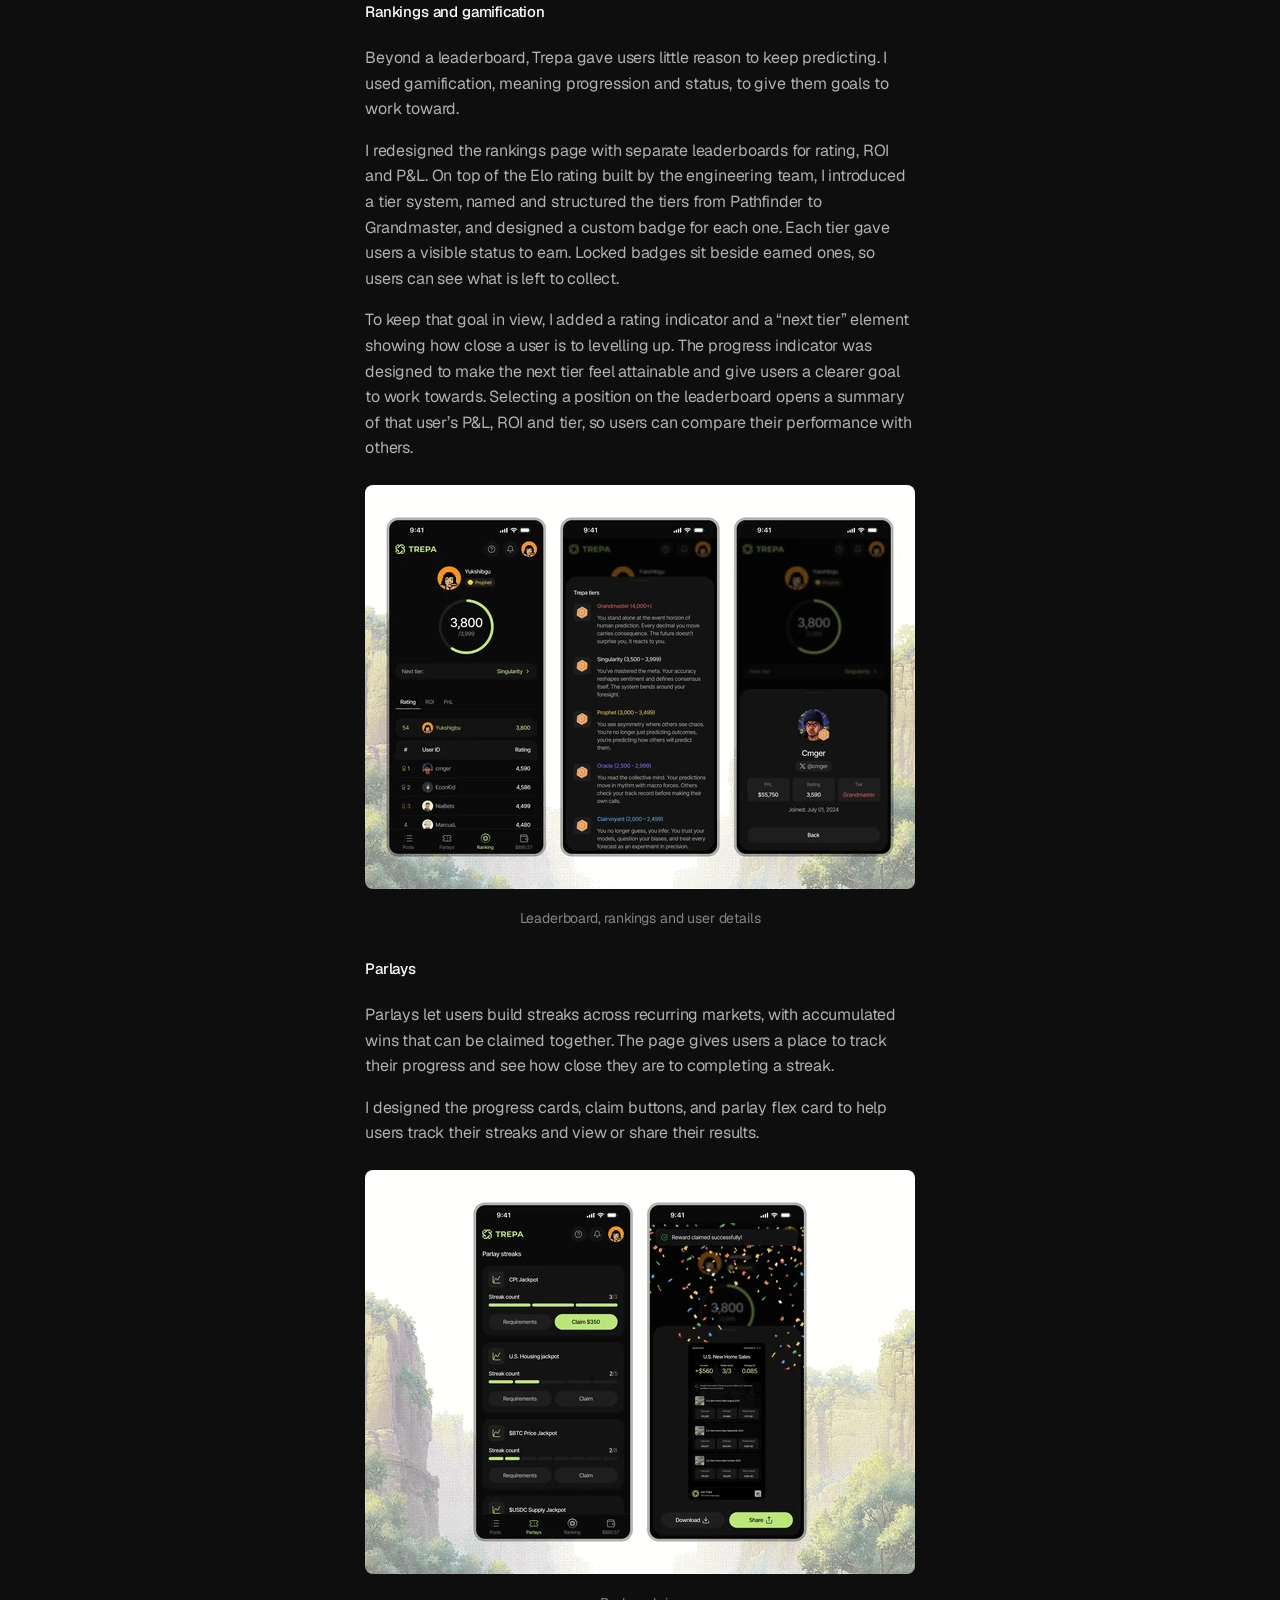
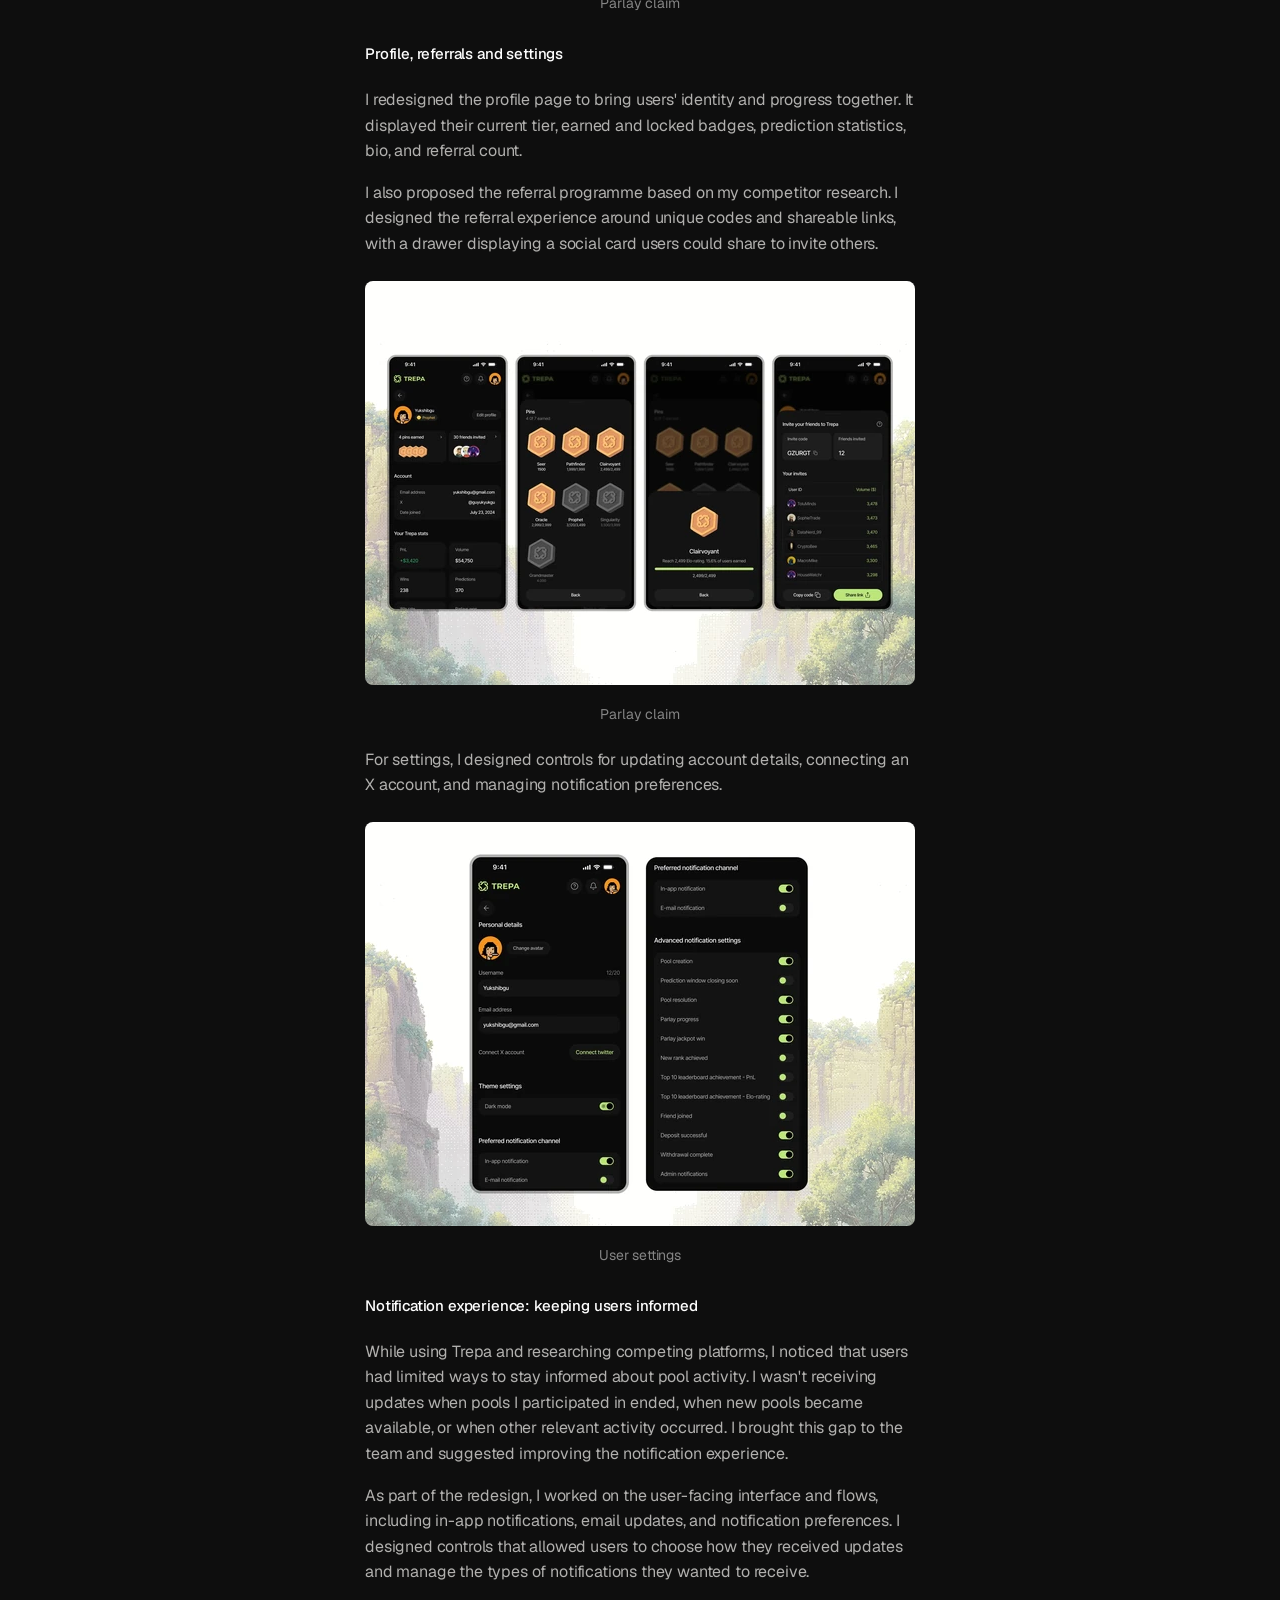
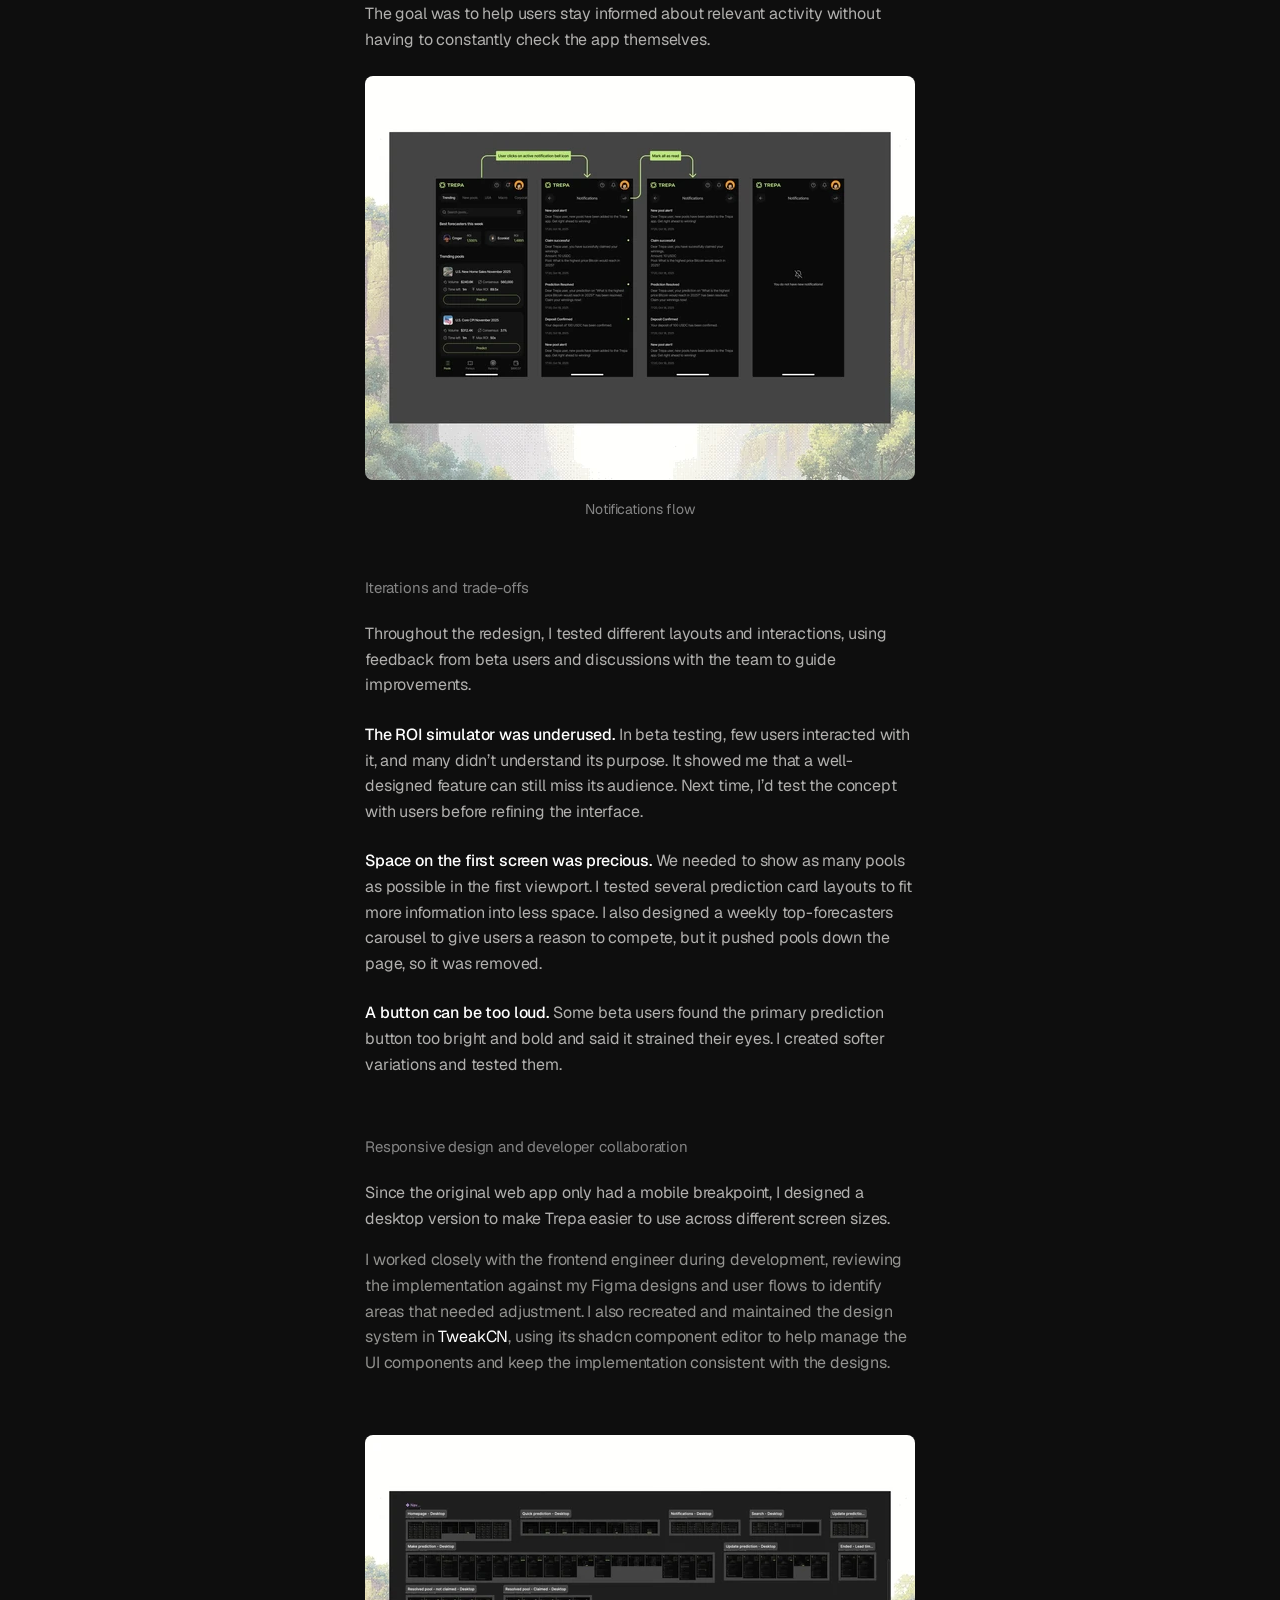
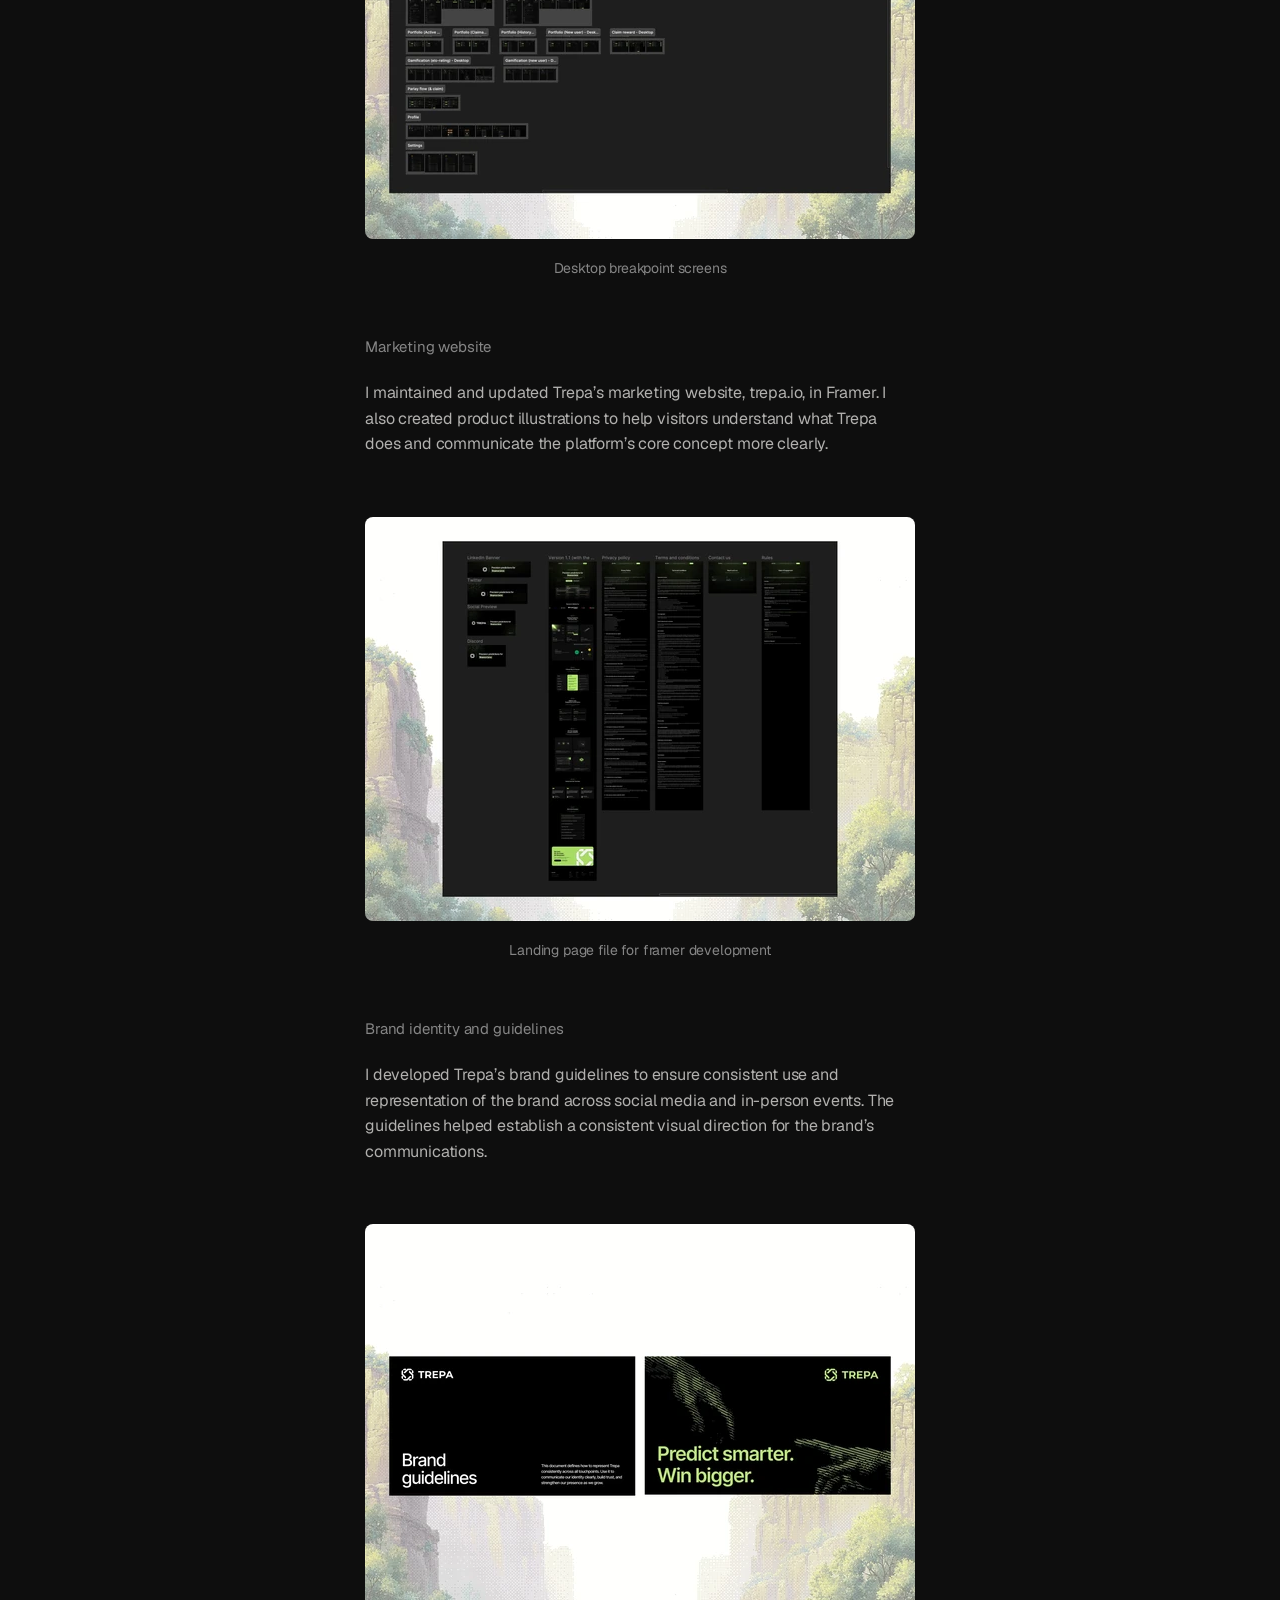
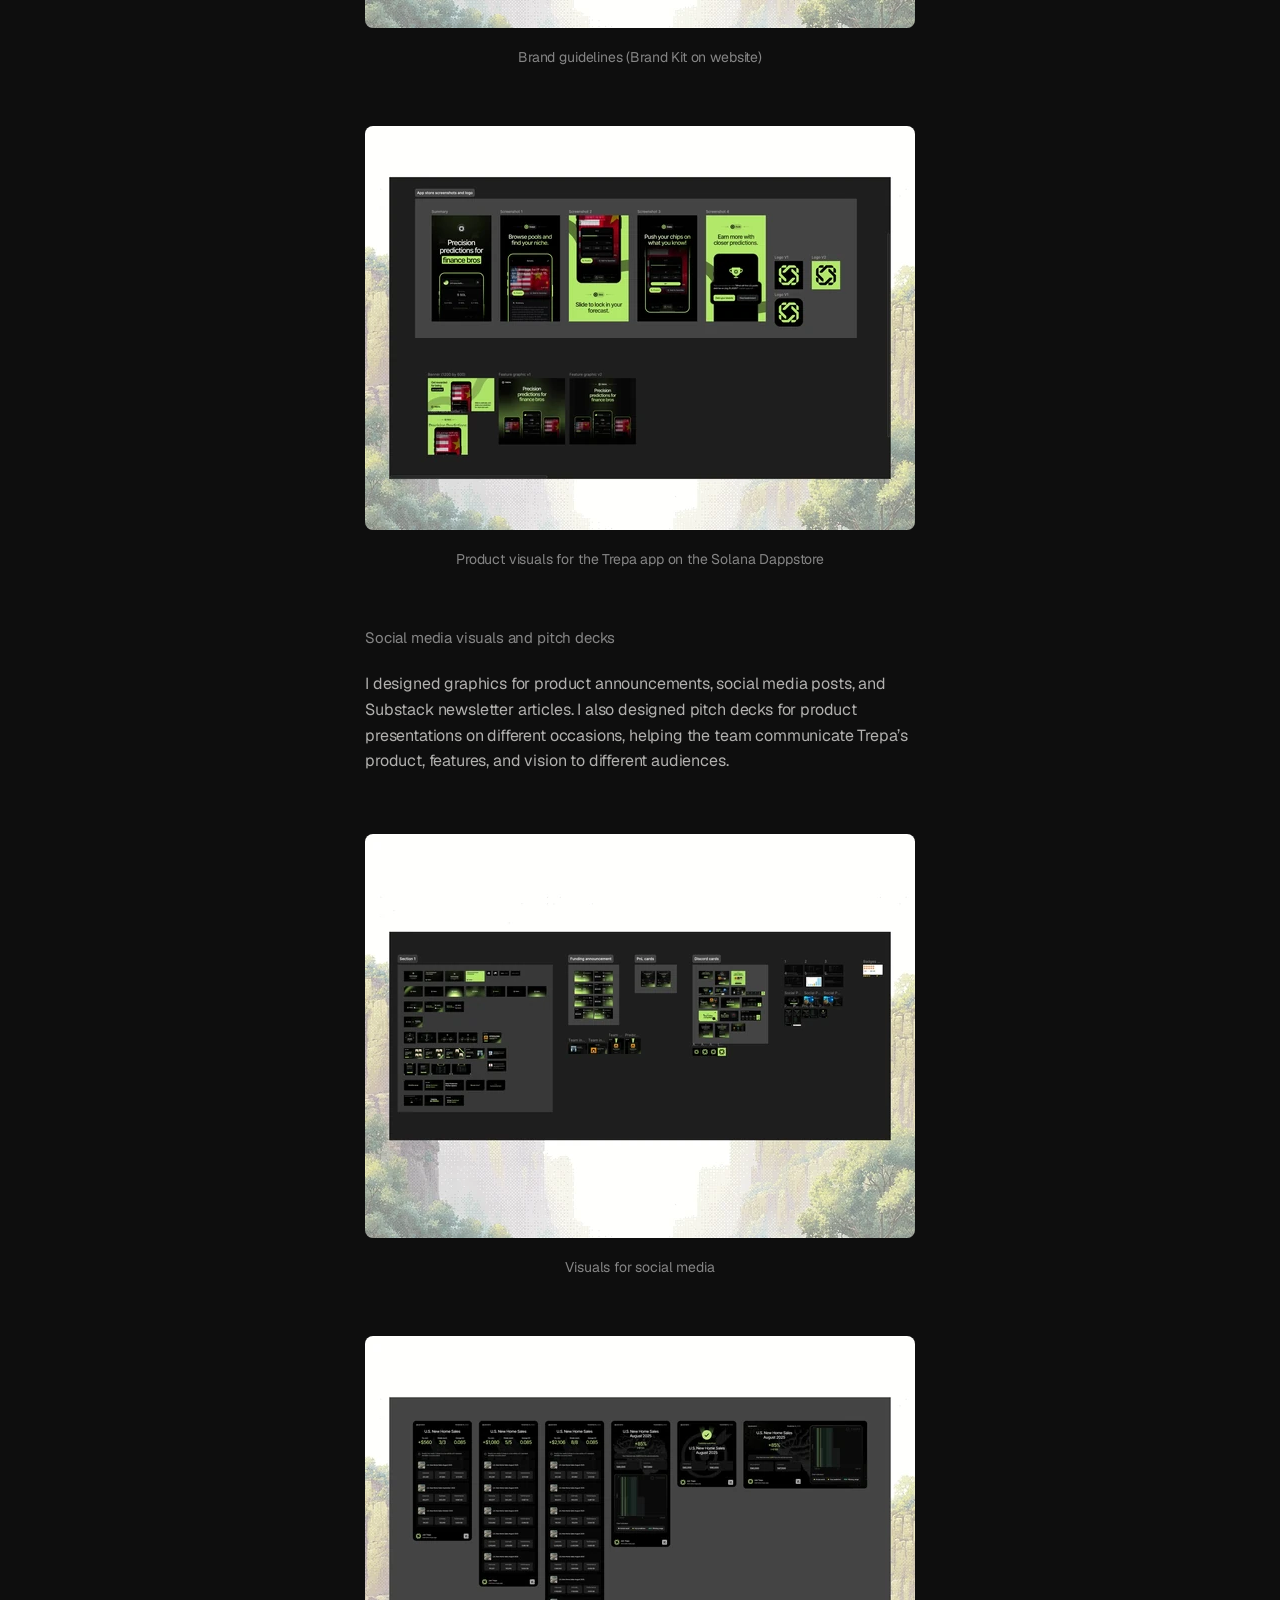
==== commit ed2fd894: "Improve wrapped case-study text readability" ====
--- a/trepa-case-study/index.html
+++ b/trepa-case-study/index.html
@@ -24,10 +24,10 @@
   <link rel="icon" type="image/png" href="../assets/icons/favicon.png">
   <link rel="apple-touch-icon" href="../assets/icons/favicon.png">
   <link rel="preload" href="../assets/fonts/geist-regular.woff2" as="font" type="font/woff2" crossorigin>
-  <link rel="stylesheet" href="../assets/css/base.css?v=20261121-12">
+  <link rel="stylesheet" href="../assets/css/base.css?v=20261121-16">
   <link rel="stylesheet" href="../assets/css/pages/trepa.css?v=20261121-12">
   <script src="../assets/vendor/lenis.min.js" defer></script>
-  <script type="module" src="../assets/js/pages/trepa.js?v=20261121-10"></script>
+  <script type="module" src="../assets/js/pages/trepa.js?v=20261121-16"></script>
 </head>
 <body class="case-study-page">
   <a class="skip-link" href="#main-content">Skip to content</a>
--- a/assets/css/base.css
+++ b/assets/css/base.css
@@ -64,7 +64,7 @@
   text-decoration: underline dotted;
 }
 
-button:focus-visible,a:focus-visible,.carousel:focus-visible {
+button:focus-visible,a:focus-visible {
   outline: 2px solid var(--foreground);
   outline-offset: 5px;
   border-radius: 6px;
@@ -302,3 +302,6 @@
   .footer-note-copy { font-size: min(16px,6.536313cqw); }
   .footer-credits { flex-direction: column; align-items: flex-start; }
 }
+
+/* Shared case-study reading rhythm; single-line text retains its original leading. */
+.case-study .is-multiline { line-height: 1.6; }
